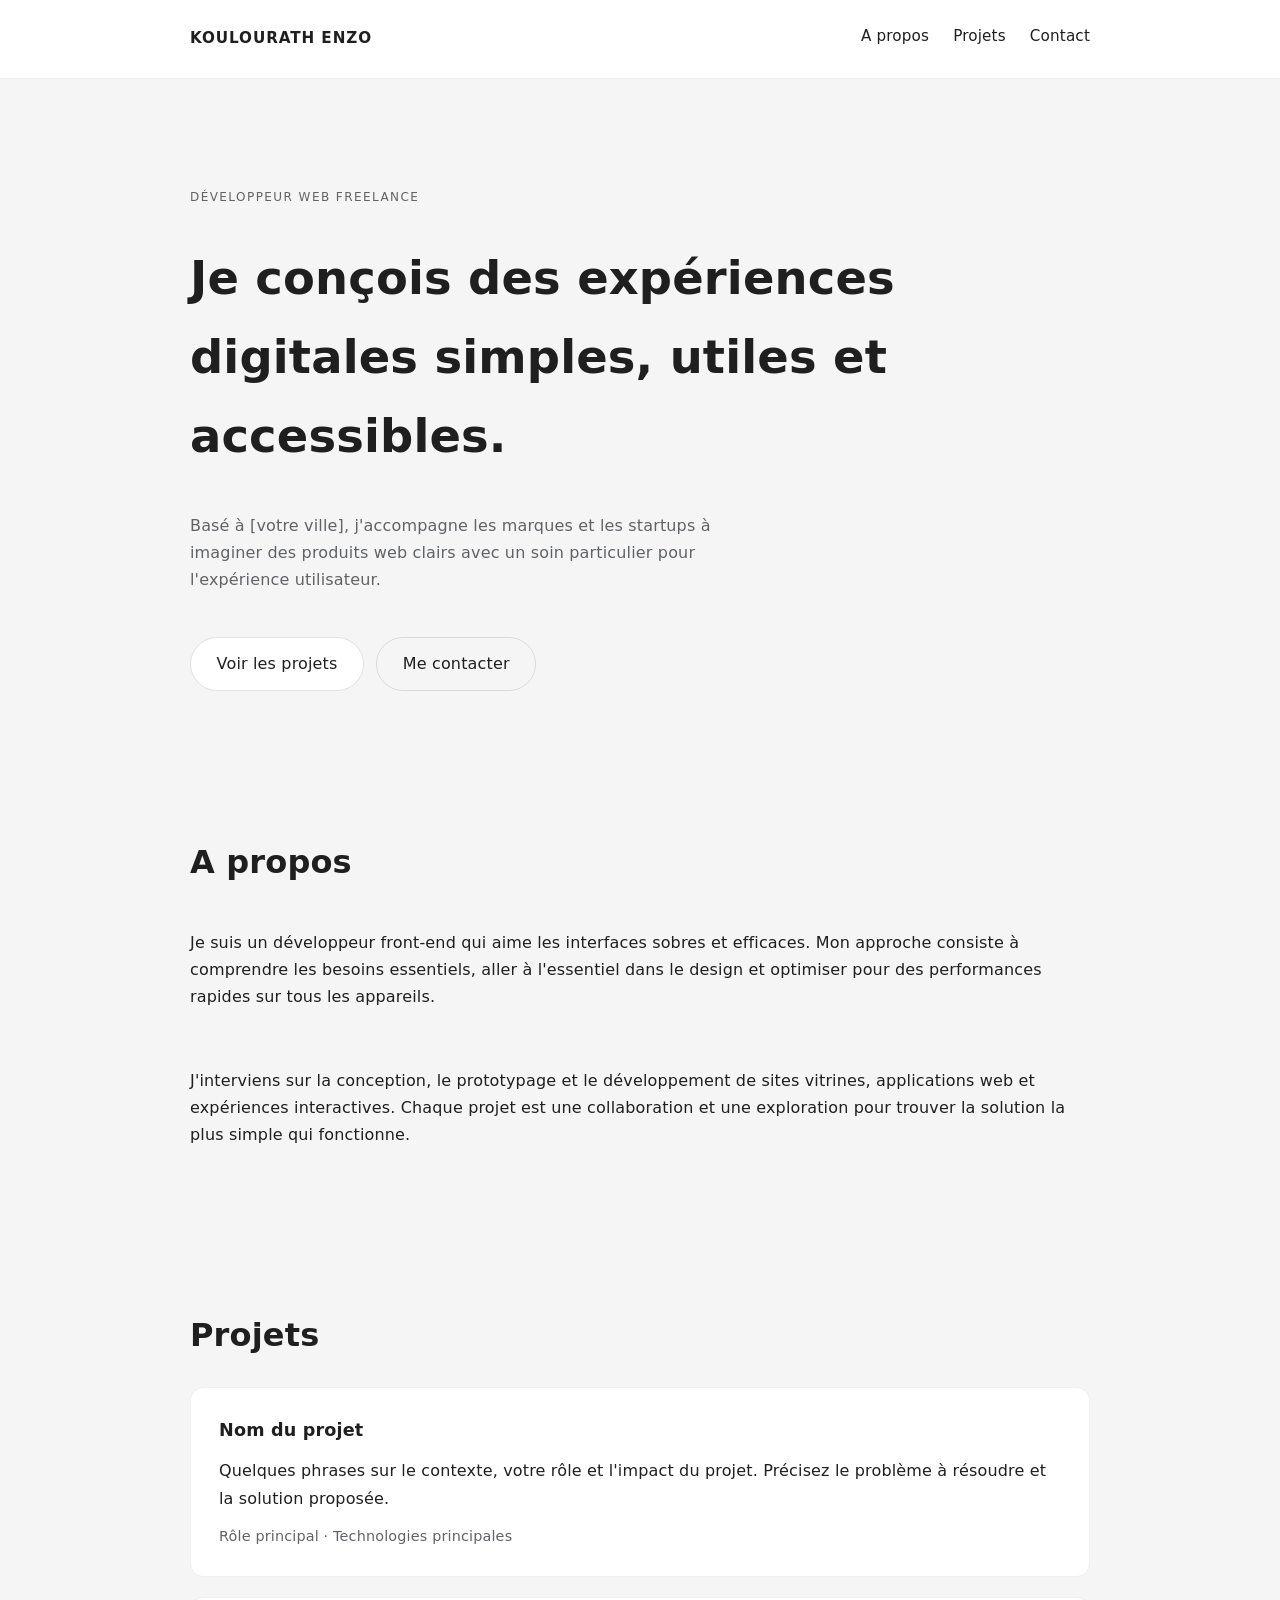
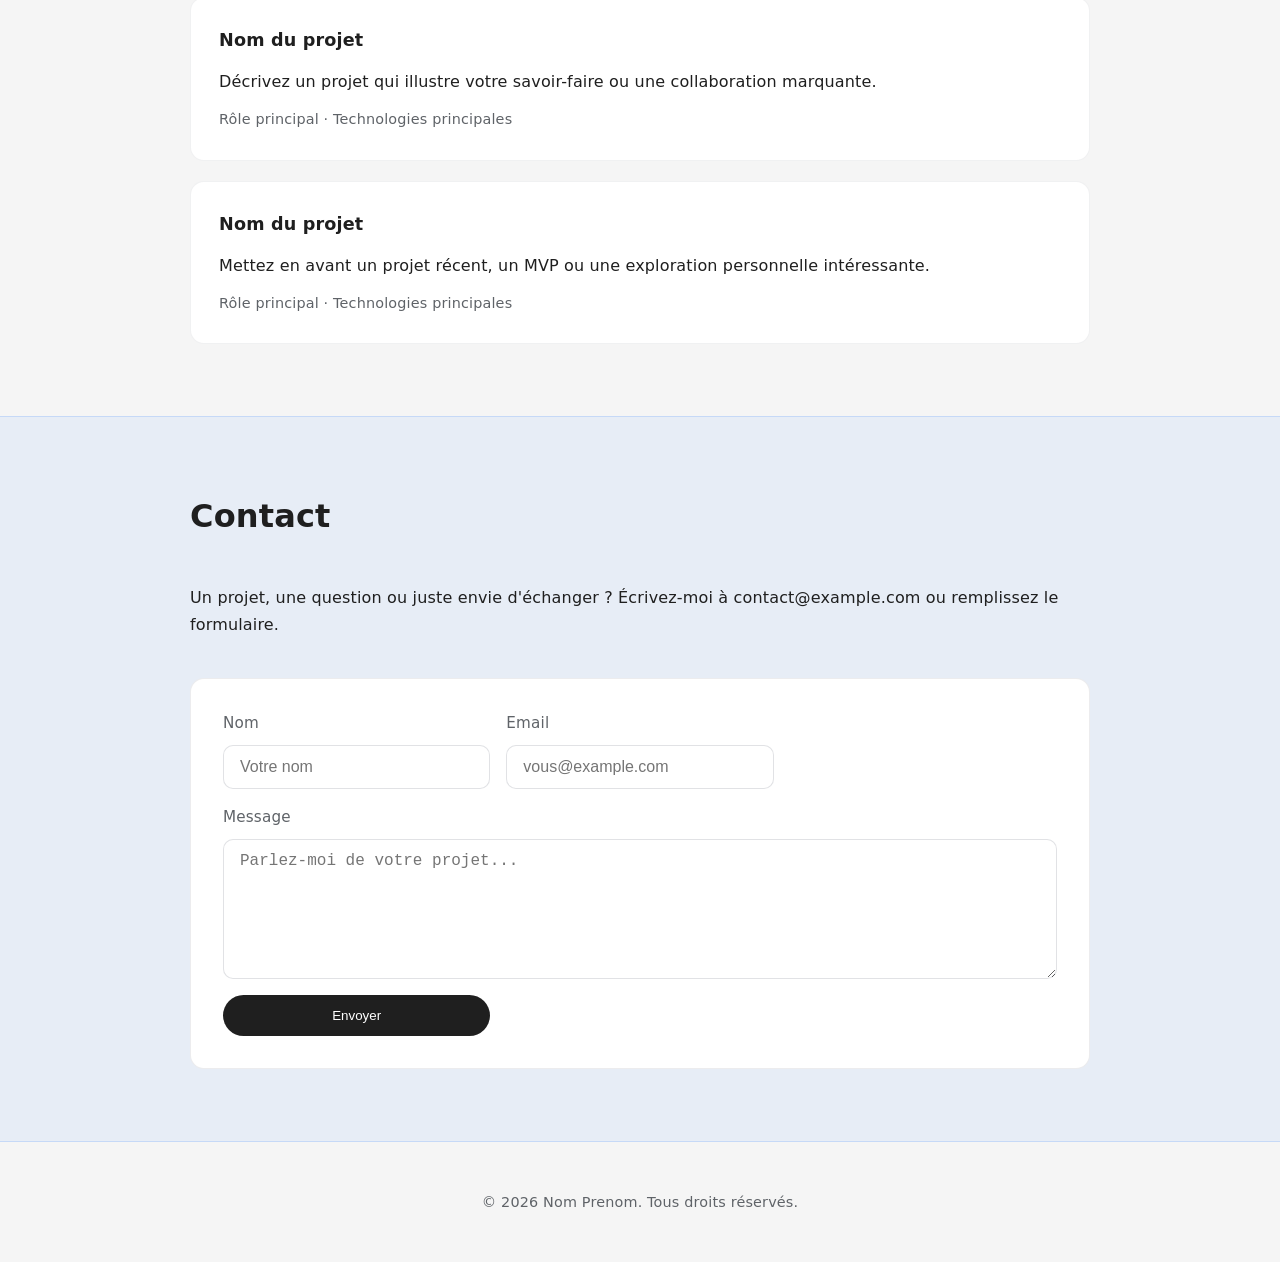
==== index.html @ d4ccedd4 "Update index.html" ====
<!DOCTYPE html>
<html lang="fr">
<head>
    <meta charset="UTF-8">
    <meta name="viewport" content="width=device-width, initial-scale=1.0">
    <title>Mon Portfolio</title>
    <link rel="stylesheet" href="styles.css">
</head>
<body>
    <header class="header">
        <div class="container header__content">
            <div class="logo">KOULOURATH Enzo</div>
            <nav class="nav">
                <a href="#apropos">A propos</a>
                <a href="#projets">Projets</a>
                <a href="#contact">Contact</a>
            </nav>
        </div>
    </header>

    <main>
        <section class="hero">
            <div class="container hero__content">
                <p class="hero__eyebrow">Développeur web freelance</p>
                <h1 class="hero__title">Je conçois des expériences digitales simples, utiles et accessibles.</h1>
                <p class="hero__text">
                    Basé à [votre ville], j'accompagne les marques et les startups à imaginer des produits web clairs
                    avec un soin particulier pour l'expérience utilisateur.
                </p>
                <div class="hero__actions">
                    <a class="btn" href="#projets">Voir les projets</a>
                    <a class="btn btn--ghost" href="#contact">Me contacter</a>
                </div>
            </div>
        </section>

        <section id="apropos" class="section">
            <div class="container section__content">
                <h2>A propos</h2>
                <p>
                    Je suis un développeur front-end qui aime les interfaces sobres et efficaces. Mon approche consiste à
                    comprendre les besoins essentiels, aller à l'essentiel dans le design et optimiser pour des
                    performances rapides sur tous les appareils.
                </p>
                <p>
                    J'interviens sur la conception, le prototypage et le développement de sites vitrines, applications web
                    et expériences interactives. Chaque projet est une collaboration et une exploration pour trouver la
                    solution la plus simple qui fonctionne.
                </p>
            </div>
        </section>

        <section id="projets" class="section">
            <div class="container section__content">
                <h2>Projets</h2>
                <div class="project-list">
                    <article class="project">
                        <h3>Nom du projet</h3>
                        <p>
                            Quelques phrases sur le contexte, votre rôle et l'impact du projet. Précisez le problème à
                            résoudre et la solution proposée.
                        </p>
                        <p class="project__meta">Rôle principal · Technologies principales</p>
                    </article>
                    <article class="project">
                        <h3>Nom du projet</h3>
                        <p>
                            Décrivez un projet qui illustre votre savoir-faire ou une collaboration marquante.
                        </p>
                        <p class="project__meta">Rôle principal · Technologies principales</p>
                    </article>
                    <article class="project">
                        <h3>Nom du projet</h3>
                        <p>
                            Mettez en avant un projet récent, un MVP ou une exploration personnelle intéressante.
                        </p>
                        <p class="project__meta">Rôle principal · Technologies principales</p>
                    </article>
                </div>
            </div>
        </section>

        <section id="contact" class="section section--accent">
            <div class="container section__content">
                <h2>Contact</h2>
                <p>
                    Un projet, une question ou juste envie d'échanger ? Écrivez-moi à
                    <a href="mailto:contact@example.com">contact@example.com</a> ou remplissez le formulaire.
                </p>
                <form class="form">
                    <label class="form__field">
                        <span>Nom</span>
                        <input type="text" name="name" placeholder="Votre nom">
                    </label>
                    <label class="form__field">
                        <span>Email</span>
                        <input type="email" name="email" placeholder="vous@example.com">
                    </label>
                    <label class="form__field form__field--full">
                        <span>Message</span>
                        <textarea name="message" rows="4" placeholder="Parlez-moi de votre projet..."></textarea>
                    </label>
                    <button class="btn btn--full" type="submit">Envoyer</button>
                </form>
            </div>
        </section>
    </main>

    <footer class="footer">
        © <span id="current-year"></span> Nom Prenom. Tous droits réservés.
    </footer>

    <script>
        const yearElement = document.getElementById("current-year");
        if (yearElement) {
            yearElement.textContent = new Date().getFullYear().toString();
        }
    </script>
</body>
</html>
---- styles.css ----
:root {
    color-scheme: light;
    --background: #f5f5f5;
    --surface: #ffffff;
    --text: #1f1f1f;
    --muted: #5f6368;
    --accent: #0a65ff;
    --radius: 14px;
    font-family: "Inter", "Segoe UI", system-ui, -apple-system, sans-serif;
}

* {
    box-sizing: border-box;
}

body {
    margin: 0;
    background-color: var(--background);
    color: var(--text);
    line-height: 1.7;
    letter-spacing: 0.01em;
}

a {
    color: inherit;
    text-decoration: none;
}

.container {
    width: min(900px, 88%);
    margin: 0 auto;
}

.header {
    background-color: var(--surface);
    border-bottom: 1px solid rgba(15, 23, 42, 0.06);
}

.header__content {
    display: flex;
    align-items: center;
    justify-content: space-between;
    padding: 1.5rem 0;
}

.logo {
    font-weight: 600;
    letter-spacing: 0.06em;
    text-transform: uppercase;
    font-size: 0.95rem;
}

.nav {
    display: flex;
    gap: 1.5rem;
    font-size: 0.95rem;
}

.nav a {
    position: relative;
    padding-bottom: 0.25rem;
}

.nav a::after {
    content: "";
    position: absolute;
    inset: auto 0 -0.25rem 0;
    height: 1px;
    background-color: rgba(10, 101, 255, 0.4);
    transform: scaleX(0);
    transform-origin: left;
    transition: transform 0.2s ease;
}

.nav a:hover::after {
    transform: scaleX(1);
}

.hero {
    padding: 6rem 0 4.5rem;
}

.hero__content {
    display: grid;
    gap: 1.25rem;
}

.hero__eyebrow {
    text-transform: uppercase;
    letter-spacing: 0.12em;
    font-size: 0.75rem;
    color: var(--muted);
}

.hero__title {
    font-size: clamp(2.2rem, 5vw, 2.9rem);
    font-weight: 600;
    margin: 0;
}

.hero__text {
    max-width: 580px;
    color: var(--muted);
}

.hero__actions {
    display: flex;
    align-items: center;
    gap: 0.75rem;
    flex-wrap: wrap;
    margin-top: 0.5rem;
}

.btn {
    display: inline-flex;
    align-items: center;
    justify-content: center;
    padding: 0.75rem 1.6rem;
    border-radius: 999px;
    border: 1px solid rgba(15, 23, 42, 0.12);
    background-color: var(--surface);
    transition: border-color 0.2s ease, background-color 0.2s ease, color 0.2s ease;
}

.btn:hover {
    border-color: rgba(10, 101, 255, 0.4);
}

.btn--ghost {
    background-color: transparent;
}

.btn--full {
    width: 100%;
    border-color: transparent;
    background-color: var(--text);
    color: var(--surface);
    font-weight: 500;
}

.btn--full:hover {
    background-color: #111827;
}

.section {
    padding: 4.5rem 0;
}

.section__content {
    display: grid;
    gap: 1.5rem;
}

.section h2 {
    margin: 0;
    font-size: clamp(1.6rem, 3vw, 2rem);
}

.project-list {
    display: grid;
    gap: 1.25rem;
}

.project {
    background-color: var(--surface);
    padding: 1.75rem;
    border-radius: var(--radius);
    border: 1px solid rgba(15, 23, 42, 0.06);
    display: grid;
    gap: 0.75rem;
}

.project h3 {
    margin: 0;
    font-size: 1.1rem;
}

.project p {
    margin: 0;
}

.project__meta {
    color: var(--muted);
    font-size: 0.9rem;
}

.section--accent {
    background-color: rgba(10, 101, 255, 0.06);
    border-top: 1px solid rgba(10, 101, 255, 0.15);
    border-bottom: 1px solid rgba(10, 101, 255, 0.15);
}

.form {
    background-color: var(--surface);
    padding: 2rem;
    border-radius: var(--radius);
    border: 1px solid rgba(15, 23, 42, 0.08);
    display: grid;
    gap: 1rem;
    grid-template-columns: repeat(auto-fit, minmax(220px, 1fr));
}

.form__field {
    display: grid;
    gap: 0.5rem;
    font-size: 0.95rem;
    color: var(--muted);
}

.form__field--full {
    grid-column: 1 / -1;
}

.form input,
.form textarea {
    width: 100%;
    padding: 0.75rem 1rem;
    border-radius: 10px;
    border: 1px solid rgba(15, 23, 42, 0.12);
    font-size: 1rem;
    background-color: var(--surface);
    color: inherit;
    transition: border-color 0.2s ease;
}

.form input:focus,
.form textarea:focus {
    outline: none;
    border-color: rgba(10, 101, 255, 0.5);
}

.form textarea {
    resize: vertical;
    min-height: 140px;
}

.footer {
    padding: 3rem 0;
    text-align: center;
    font-size: 0.9rem;
    color: var(--muted);
}

@media (max-width: 640px) {
    .header__content {
        flex-direction: column;
        align-items: flex-start;
        gap: 0.75rem;
    }

    .nav {
        gap: 1rem;
    }

    .hero {
        padding-top: 4.5rem;
    }

    .form {
        padding: 1.5rem;
    }
}
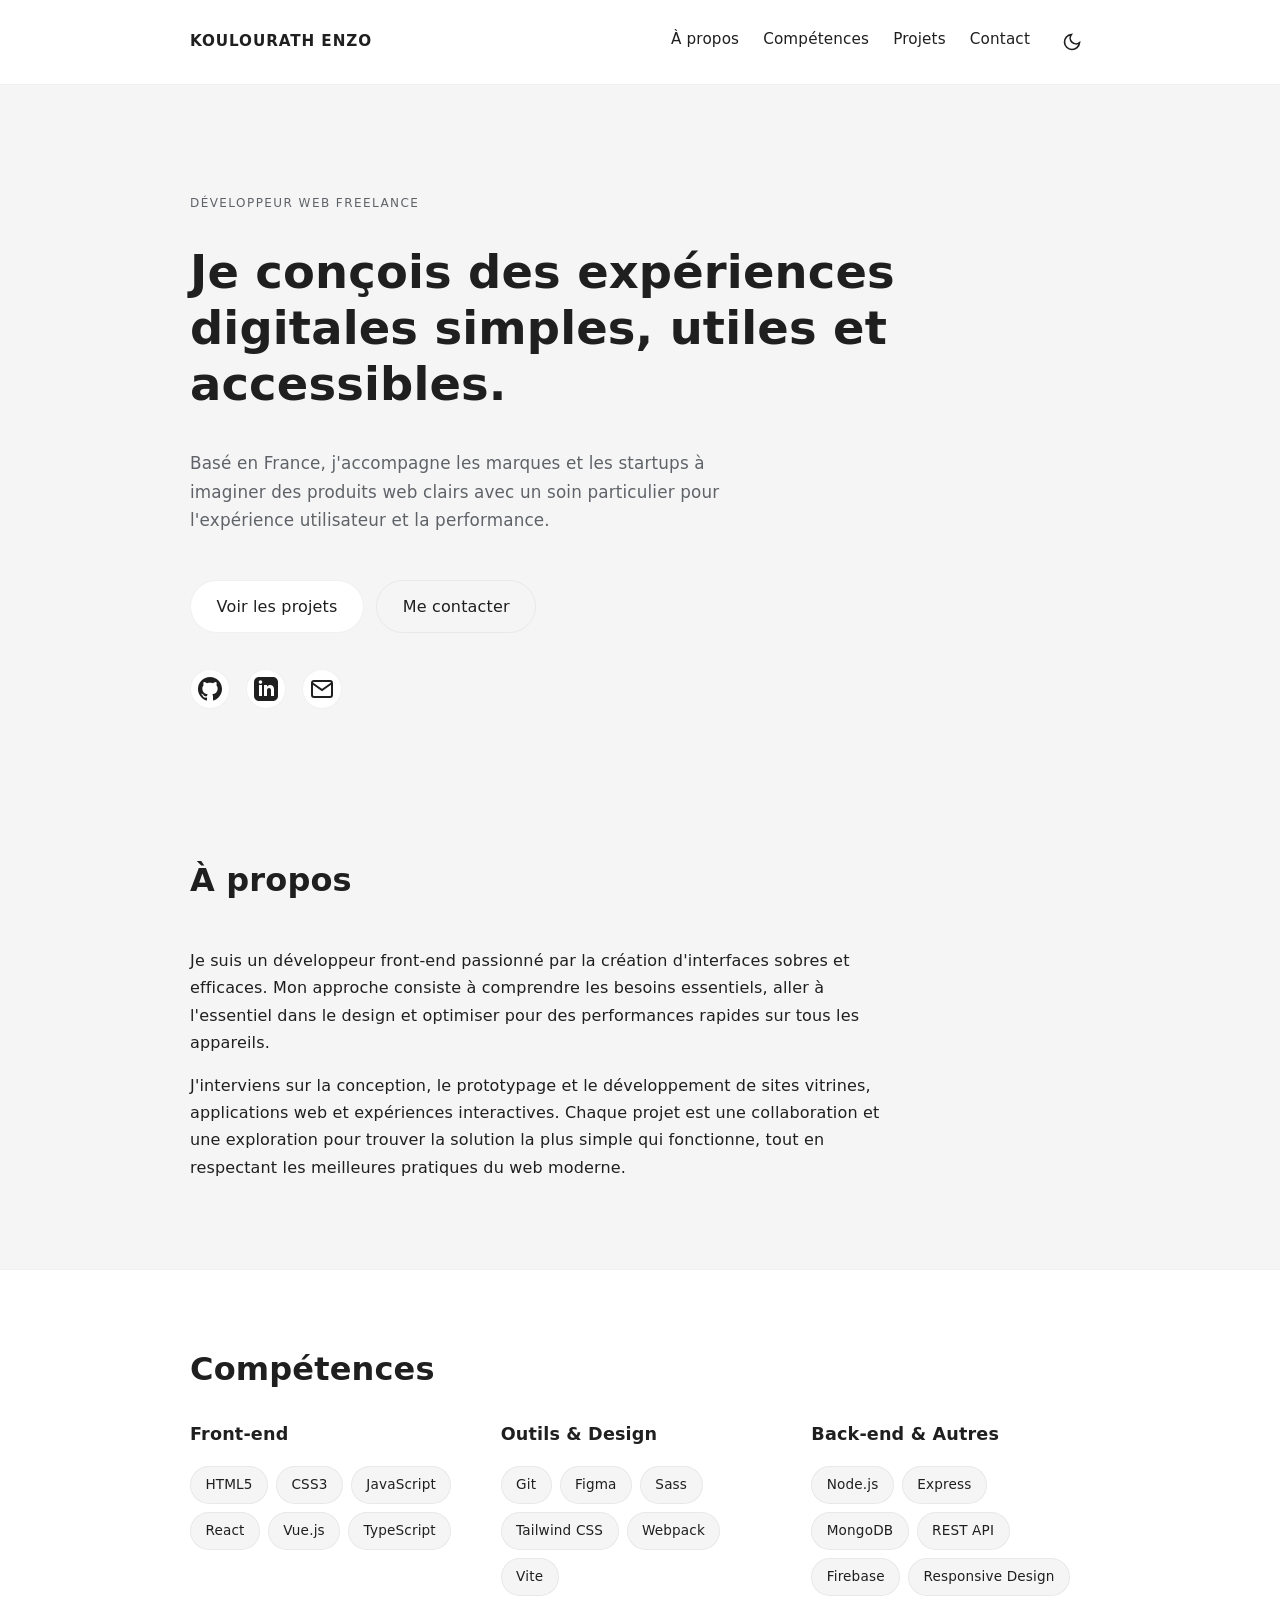
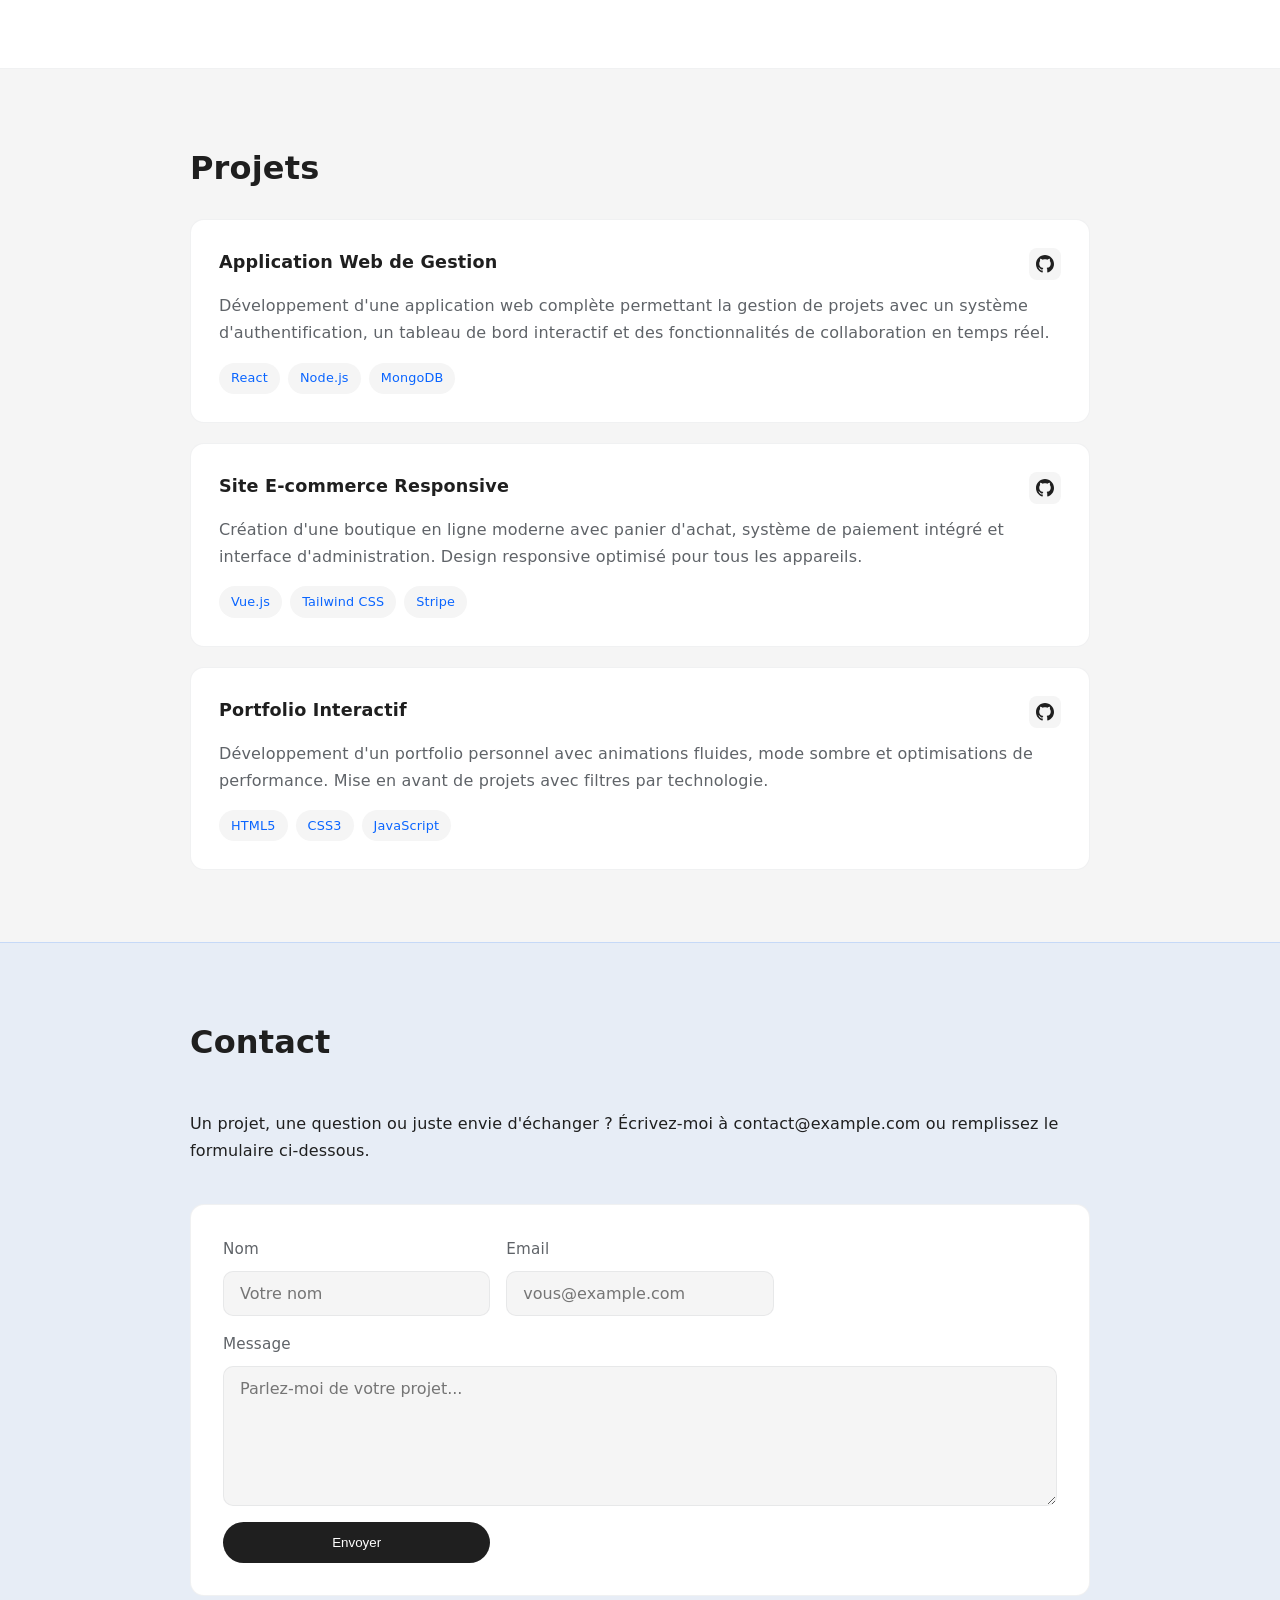
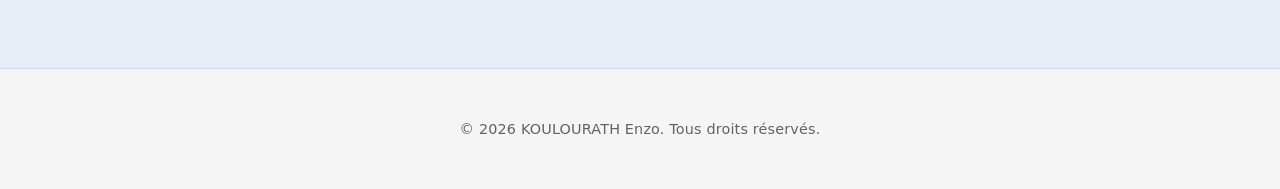
==== commit f2677a84: "✨ Amélioration majeure du portfolio - Ajout du mode sombre/clair avec sauvegarde de préférence - Imp" ====
--- a/index.html
+++ b/index.html
@@ -3,17 +3,51 @@
 <head>
     <meta charset="UTF-8">
     <meta name="viewport" content="width=device-width, initial-scale=1.0">
-    <title>Mon Portfolio</title>
+    <meta name="description" content="Portfolio de KOULOURATH Enzo - Développeur web freelance spécialisé en développement front-end et expériences digitales.">
+    <meta name="keywords" content="développeur web, freelance, front-end, portfolio, web design">
+    <meta name="author" content="KOULOURATH Enzo">
+    
+    <!-- Open Graph / Facebook -->
+    <meta property="og:type" content="website">
+    <meta property="og:url" content="https://nouillesmen.github.io/nouilles_man.github.io/">
+    <meta property="og:title" content="KOULOURATH Enzo - Développeur Web Freelance">
+    <meta property="og:description" content="Je conçois des expériences digitales simples, utiles et accessibles.">
+    
+    <!-- Twitter -->
+    <meta property="twitter:card" content="summary_large_image">
+    <meta property="twitter:url" content="https://nouillesmen.github.io/nouilles_man.github.io/">
+    <meta property="twitter:title" content="KOULOURATH Enzo - Développeur Web Freelance">
+    <meta property="twitter:description" content="Je conçois des expériences digitales simples, utiles et accessibles.">
+    
+    <title>KOULOURATH Enzo - Portfolio Développeur Web</title>
     <link rel="stylesheet" href="styles.css">
+    <link rel="icon" type="image/svg+xml" href="data:image/svg+xml,%3Csvg xmlns='http://www.w3.org/2000/svg' viewBox='0 0 100 100'%3E%3Ctext y='.9em' font-size='90'%3E💻%3C/text%3E%3C/svg%3E">
 </head>
 <body>
     <header class="header">
         <div class="container header__content">
             <div class="logo">KOULOURATH Enzo</div>
             <nav class="nav">
-                <a href="#apropos">A propos</a>
+                <a href="#apropos">À propos</a>
+                <a href="#competences">Compétences</a>
                 <a href="#projets">Projets</a>
                 <a href="#contact">Contact</a>
+                <button id="dark-mode-toggle" class="theme-toggle" aria-label="Changer de thème">
+                    <svg class="sun-icon" width="20" height="20" viewBox="0 0 24 24" fill="none" stroke="currentColor" stroke-width="2">
+                        <circle cx="12" cy="12" r="5"></circle>
+                        <line x1="12" y1="1" x2="12" y2="3"></line>
+                        <line x1="12" y1="21" x2="12" y2="23"></line>
+                        <line x1="4.22" y1="4.22" x2="5.64" y2="5.64"></line>
+                        <line x1="18.36" y1="18.36" x2="19.78" y2="19.78"></line>
+                        <line x1="1" y1="12" x2="3" y2="12"></line>
+                        <line x1="21" y1="12" x2="23" y2="12"></line>
+                        <line x1="4.22" y1="19.78" x2="5.64" y2="18.36"></line>
+                        <line x1="18.36" y1="5.64" x2="19.78" y2="4.22"></line>
+                    </svg>
+                    <svg class="moon-icon" width="20" height="20" viewBox="0 0 24 24" fill="none" stroke="currentColor" stroke-width="2">
+                        <path d="M21 12.79A9 9 0 1 1 11.21 3 7 7 0 0 0 21 12.79z"></path>
+                    </svg>
+                </button>
             </nav>
         </div>
     </header>
@@ -21,84 +55,188 @@
     <main>
         <section class="hero">
             <div class="container hero__content">
-                <p class="hero__eyebrow">Développeur web freelance</p>
-                <h1 class="hero__title">Je conçois des expériences digitales simples, utiles et accessibles.</h1>
-                <p class="hero__text">
-                    Basé à [votre ville], j'accompagne les marques et les startups à imaginer des produits web clairs
-                    avec un soin particulier pour l'expérience utilisateur.
+                <p class="hero__eyebrow animate">Développeur web freelance</p>
+                <h1 class="hero__title animate">Je conçois des expériences digitales simples, utiles et accessibles.</h1>
+                <p class="hero__text animate">
+                    Basé en France, j'accompagne les marques et les startups à imaginer des produits web clairs
+                    avec un soin particulier pour l'expérience utilisateur et la performance.
                 </p>
-                <div class="hero__actions">
+                <div class="hero__actions animate">
                     <a class="btn" href="#projets">Voir les projets</a>
                     <a class="btn btn--ghost" href="#contact">Me contacter</a>
                 </div>
+                <div class="social-links animate">
+                    <a href="https://github.com/NouillesMan" target="_blank" rel="noopener noreferrer" aria-label="GitHub">
+                        <svg width="24" height="24" viewBox="0 0 24 24" fill="currentColor">
+                            <path d="M12 0c-6.626 0-12 5.373-12 12 0 5.302 3.438 9.8 8.207 11.387.599.111.793-.261.793-.577v-2.234c-3.338.726-4.033-1.416-4.033-1.416-.546-1.387-1.333-1.756-1.333-1.756-1.089-.745.083-.729.083-.729 1.205.084 1.839 1.237 1.839 1.237 1.07 1.834 2.807 1.304 3.492.997.107-.775.418-1.305.762-1.604-2.665-.305-5.467-1.334-5.467-5.931 0-1.311.469-2.381 1.236-3.221-.124-.303-.535-1.524.117-3.176 0 0 1.008-.322 3.301 1.23.957-.266 1.983-.399 3.003-.404 1.02.005 2.047.138 3.006.404 2.291-1.552 3.297-1.23 3.297-1.23.653 1.653.242 2.874.118 3.176.77.84 1.235 1.911 1.235 3.221 0 4.609-2.807 5.624-5.479 5.921.43.372.823 1.102.823 2.222v3.293c0 .319.192.694.801.576 4.765-1.589 8.199-6.086 8.199-11.386 0-6.627-5.373-12-12-12z"/>
+                        </svg>
+                    </a>
+                    <a href="https://linkedin.com/in/votre-profil" target="_blank" rel="noopener noreferrer" aria-label="LinkedIn">
+                        <svg width="24" height="24" viewBox="0 0 24 24" fill="currentColor">
+                            <path d="M19 0h-14c-2.761 0-5 2.239-5 5v14c0 2.761 2.239 5 5 5h14c2.762 0 5-2.239 5-5v-14c0-2.761-2.238-5-5-5zm-11 19h-3v-11h3v11zm-1.5-12.268c-.966 0-1.75-.79-1.75-1.764s.784-1.764 1.75-1.764 1.75.79 1.75 1.764-.783 1.764-1.75 1.764zm13.5 12.268h-3v-5.604c0-3.368-4-3.113-4 0v5.604h-3v-11h3v1.765c1.396-2.586 7-2.777 7 2.476v6.759z"/>
+                        </svg>
+                    </a>
+                    <a href="mailto:contact@example.com" aria-label="Email">
+                        <svg width="24" height="24" viewBox="0 0 24 24" fill="none" stroke="currentColor" stroke-width="2">
+                            <path d="M4 4h16c1.1 0 2 .9 2 2v12c0 1.1-.9 2-2 2H4c-1.1 0-2-.9-2-2V6c0-1.1.9-2 2-2z"></path>
+                            <polyline points="22,6 12,13 2,6"></polyline>
+                        </svg>
+                    </a>
+                </div>
             </div>
         </section>
 
         <section id="apropos" class="section">
             <div class="container section__content">
-                <h2>A propos</h2>
-                <p>
-                    Je suis un développeur front-end qui aime les interfaces sobres et efficaces. Mon approche consiste à
-                    comprendre les besoins essentiels, aller à l'essentiel dans le design et optimiser pour des
-                    performances rapides sur tous les appareils.
+                <h2 class="animate">À propos</h2>
+                <div class="about-content animate">
+                    <p>
+                        Je suis un développeur front-end passionné par la création d'interfaces sobres et efficaces. Mon approche consiste à
+                        comprendre les besoins essentiels, aller à l'essentiel dans le design et optimiser pour des
+                        performances rapides sur tous les appareils.
+                    </p>
+                    <p>
+                        J'interviens sur la conception, le prototypage et le développement de sites vitrines, applications web
+                        et expériences interactives. Chaque projet est une collaboration et une exploration pour trouver la
+                        solution la plus simple qui fonctionne, tout en respectant les meilleures pratiques du web moderne.
+                    </p>
+                </div>
+            </div>
+        </section>
+
+        <section id="competences" class="section section--skills">
+            <div class="container section__content">
+                <h2 class="animate">Compétences</h2>
+                <div class="skills-grid animate">
+                    <div class="skill-category">
+                        <h3>Front-end</h3>
+                        <div class="skill-tags">
+                            <span class="skill-tag">HTML5</span>
+                            <span class="skill-tag">CSS3</span>
+                            <span class="skill-tag">JavaScript</span>
+                            <span class="skill-tag">React</span>
+                            <span class="skill-tag">Vue.js</span>
+                            <span class="skill-tag">TypeScript</span>
+                        </div>
+                    </div>
+                    <div class="skill-category">
+                        <h3>Outils & Design</h3>
+                        <div class="skill-tags">
+                            <span class="skill-tag">Git</span>
+                            <span class="skill-tag">Figma</span>
+                            <span class="skill-tag">Sass</span>
+                            <span class="skill-tag">Tailwind CSS</span>
+                            <span class="skill-tag">Webpack</span>
+                            <span class="skill-tag">Vite</span>
+                        </div>
+                    </div>
+                    <div class="skill-category">
+                        <h3>Back-end & Autres</h3>
+                        <div class="skill-tags">
+                            <span class="skill-tag">Node.js</span>
+                            <span class="skill-tag">Express</span>
+                            <span class="skill-tag">MongoDB</span>
+                            <span class="skill-tag">REST API</span>
+                            <span class="skill-tag">Firebase</span>
+                            <span class="skill-tag">Responsive Design</span>
+                        </div>
+                    </div>
+                </div>
+            </div>
+        </section>
+
+        <section id="projets" class="section">
+            <div class="container section__content">
+                <h2 class="animate">Projets</h2>
+                <div class="project-list">
+                    <article class="project animate">
+                        <div class="project__header">
+                            <h3>Application Web de Gestion</h3>
+                            <div class="project__links">
+                                <a href="https://github.com/NouillesMan" target="_blank" rel="noopener noreferrer" class="project__link">
+                                    <svg width="18" height="18" viewBox="0 0 24 24" fill="currentColor">
+                                        <path d="M12 0c-6.626 0-12 5.373-12 12 0 5.302 3.438 9.8 8.207 11.387.599.111.793-.261.793-.577v-2.234c-3.338.726-4.033-1.416-4.033-1.416-.546-1.387-1.333-1.756-1.333-1.756-1.089-.745.083-.729.083-.729 1.205.084 1.839 1.237 1.839 1.237 1.07 1.834 2.807 1.304 3.492.997.107-.775.418-1.305.762-1.604-2.665-.305-5.467-1.334-5.467-5.931 0-1.311.469-2.381 1.236-3.221-.124-.303-.535-1.524.117-3.176 0 0 1.008-.322 3.301 1.23.957-.266 1.983-.399 3.003-.404 1.02.005 2.047.138 3.006.404 2.291-1.552 3.297-1.23 3.297-1.23.653 1.653.242 2.874.118 3.176.77.84 1.235 1.911 1.235 3.221 0 4.609-2.807 5.624-5.479 5.921.43.372.823 1.102.823 2.222v3.293c0 .319.192.694.801.576 4.765-1.589 8.199-6.086 8.199-11.386 0-6.627-5.373-12-12-12z"/>
+                                    </svg>
+                                </a>
+                            </div>
+                        </div>
+                        <p>
+                            Développement d'une application web complète permettant la gestion de projets avec un système d'authentification,
+                            un tableau de bord interactif et des fonctionnalités de collaboration en temps réel.
+                        </p>
+                        <div class="project__tags">
+                            <span class="project__tag">React</span>
+                            <span class="project__tag">Node.js</span>
+                            <span class="project__tag">MongoDB</span>
+                        </div>
+                    </article>
+                    
+                    <article class="project animate">
+                        <div class="project__header">
+                            <h3>Site E-commerce Responsive</h3>
+                            <div class="project__links">
+                                <a href="https://github.com/NouillesMan" target="_blank" rel="noopener noreferrer" class="project__link">
+                                    <svg width="18" height="18" viewBox="0 0 24 24" fill="currentColor">
+                                        <path d="M12 0c-6.626 0-12 5.373-12 12 0 5.302 3.438 9.8 8.207 11.387.599.111.793-.261.793-.577v-2.234c-3.338.726-4.033-1.416-4.033-1.416-.546-1.387-1.333-1.756-1.333-1.756-1.089-.745.083-.729.083-.729 1.205.084 1.839 1.237 1.839 1.237 1.07 1.834 2.807 1.304 3.492.997.107-.775.418-1.305.762-1.604-2.665-.305-5.467-1.334-5.467-5.931 0-1.311.469-2.381 1.236-3.221-.124-.303-.535-1.524.117-3.176 0 0 1.008-.322 3.301 1.23.957-.266 1.983-.399 3.003-.404 1.02.005 2.047.138 3.006.404 2.291-1.552 3.297-1.23 3.297-1.23.653 1.653.242 2.874.118 3.176.77.84 1.235 1.911 1.235 3.221 0 4.609-2.807 5.624-5.479 5.921.43.372.823 1.102.823 2.222v3.293c0 .319.192.694.801.576 4.765-1.589 8.199-6.086 8.199-11.386 0-6.627-5.373-12-12-12z"/>
+                                    </svg>
+                                </a>
+                            </div>
+                        </div>
+                        <p>
+                            Création d'une boutique en ligne moderne avec panier d'achat, système de paiement intégré et interface
+                            d'administration. Design responsive optimisé pour tous les appareils.
+                        </p>
+                        <div class="project__tags">
+                            <span class="project__tag">Vue.js</span>
+                            <span class="project__tag">Tailwind CSS</span>
+                            <span class="project__tag">Stripe</span>
+                        </div>
+                    </article>
+                    
+                    <article class="project animate">
+                        <div class="project__header">
+                            <h3>Portfolio Interactif</h3>
+                            <div class="project__links">
+                                <a href="https://github.com/NouillesMan" target="_blank" rel="noopener noreferrer" class="project__link">
+                                    <svg width="18" height="18" viewBox="0 0 24 24" fill="currentColor">
+                                        <path d="M12 0c-6.626 0-12 5.373-12 12 0 5.302 3.438 9.8 8.207 11.387.599.111.793-.261.793-.577v-2.234c-3.338.726-4.033-1.416-4.033-1.416-.546-1.387-1.333-1.756-1.333-1.756-1.089-.745.083-.729.083-.729 1.205.084 1.839 1.237 1.839 1.237 1.07 1.834 2.807 1.304 3.492.997.107-.775.418-1.305.762-1.604-2.665-.305-5.467-1.334-5.467-5.931 0-1.311.469-2.381 1.236-3.221-.124-.303-.535-1.524.117-3.176 0 0 1.008-.322 3.301 1.23.957-.266 1.983-.399 3.003-.404 1.02.005 2.047.138 3.006.404 2.291-1.552 3.297-1.23 3.297-1.23.653 1.653.242 2.874.118 3.176.77.84 1.235 1.911 1.235 3.221 0 4.609-2.807 5.624-5.479 5.921.43.372.823 1.102.823 2.222v3.293c0 .319.192.694.801.576 4.765-1.589 8.199-6.086 8.199-11.386 0-6.627-5.373-12-12-12z"/>
+                                    </svg>
+                                </a>
+                            </div>
+                        </div>
+                        <p>
+                            Développement d'un portfolio personnel avec animations fluides, mode sombre et optimisations de performance.
+                            Mise en avant de projets avec filtres par technologie.
+                        </p>
+                        <div class="project__tags">
+                            <span class="project__tag">HTML5</span>
+                            <span class="project__tag">CSS3</span>
+                            <span class="project__tag">JavaScript</span>
+                        </div>
+                    </article>
+                </div>
+            </div>
+        </section>
+
+        <section id="contact" class="section section--accent">
+            <div class="container section__content">
+                <h2 class="animate">Contact</h2>
+                <p class="animate">
+                    Un projet, une question ou juste envie d'échanger ? Écrivez-moi à
+                    <a href="mailto:contact@example.com">contact@example.com</a> ou remplissez le formulaire ci-dessous.
                 </p>
-                <p>
-                    J'interviens sur la conception, le prototypage et le développement de sites vitrines, applications web
-                    et expériences interactives. Chaque projet est une collaboration et une exploration pour trouver la
-                    solution la plus simple qui fonctionne.
-                </p>
-            </div>
-        </section>
-
-        <section id="projets" class="section">
-            <div class="container section__content">
-                <h2>Projets</h2>
-                <div class="project-list">
-                    <article class="project">
-                        <h3>Nom du projet</h3>
-                        <p>
-                            Quelques phrases sur le contexte, votre rôle et l'impact du projet. Précisez le problème à
-                            résoudre et la solution proposée.
-                        </p>
-                        <p class="project__meta">Rôle principal · Technologies principales</p>
-                    </article>
-                    <article class="project">
-                        <h3>Nom du projet</h3>
-                        <p>
-                            Décrivez un projet qui illustre votre savoir-faire ou une collaboration marquante.
-                        </p>
-                        <p class="project__meta">Rôle principal · Technologies principales</p>
-                    </article>
-                    <article class="project">
-                        <h3>Nom du projet</h3>
-                        <p>
-                            Mettez en avant un projet récent, un MVP ou une exploration personnelle intéressante.
-                        </p>
-                        <p class="project__meta">Rôle principal · Technologies principales</p>
-                    </article>
-                </div>
-            </div>
-        </section>
-
-        <section id="contact" class="section section--accent">
-            <div class="container section__content">
-                <h2>Contact</h2>
-                <p>
-                    Un projet, une question ou juste envie d'échanger ? Écrivez-moi à
-                    <a href="mailto:contact@example.com">contact@example.com</a> ou remplissez le formulaire.
-                </p>
-                <form class="form">
+                <form id="contact-form" class="form animate">
                     <label class="form__field">
                         <span>Nom</span>
-                        <input type="text" name="name" placeholder="Votre nom">
+                        <input type="text" name="name" placeholder="Votre nom" required>
                     </label>
                     <label class="form__field">
                         <span>Email</span>
-                        <input type="email" name="email" placeholder="vous@example.com">
+                        <input type="email" name="email" placeholder="vous@example.com" required>
                     </label>
                     <label class="form__field form__field--full">
                         <span>Message</span>
-                        <textarea name="message" rows="4" placeholder="Parlez-moi de votre projet..."></textarea>
+                        <textarea name="message" rows="4" placeholder="Parlez-moi de votre projet..." required></textarea>
                     </label>
                     <button class="btn btn--full" type="submit">Envoyer</button>
                 </form>
@@ -107,14 +245,9 @@
     </main>
 
     <footer class="footer">
-        © <span id="current-year"></span> Nom Prenom. Tous droits réservés.
+        © <span id="current-year"></span> KOULOURATH Enzo. Tous droits réservés.
     </footer>
 
-    <script>
-        const yearElement = document.getElementById("current-year");
-        if (yearElement) {
-            yearElement.textContent = new Date().getFullYear().toString();
-        }
-    </script>
+    <script src="script.js"></script>
 </body>
 </html>
--- a/styles.css
+++ b/styles.css
@@ -5,8 +5,21 @@
     --text: #1f1f1f;
     --muted: #5f6368;
     --accent: #0a65ff;
+    --border: rgba(15, 23, 42, 0.06);
+    --border-hover: rgba(10, 101, 255, 0.4);
     --radius: 14px;
     font-family: "Inter", "Segoe UI", system-ui, -apple-system, sans-serif;
+}
+
+[data-theme="dark"] {
+    color-scheme: dark;
+    --background: #0f1419;
+    --surface: #1a1f29;
+    --text: #e6edf3;
+    --muted: #8b949e;
+    --accent: #4493f8;
+    --border: rgba(240, 246, 252, 0.1);
+    --border-hover: rgba(68, 147, 248, 0.5);
 }
 
 * {
@@ -19,11 +32,17 @@
     color: var(--text);
     line-height: 1.7;
     letter-spacing: 0.01em;
+    transition: background-color 0.3s ease, color 0.3s ease;
 }
 
 a {
     color: inherit;
     text-decoration: none;
+    transition: color 0.2s ease;
+}
+
+a:hover {
+    color: var(--accent);
 }
 
 .container {
@@ -31,9 +50,22 @@
     margin: 0 auto;
 }
 
+/* Header */
 .header {
     background-color: var(--surface);
-    border-bottom: 1px solid rgba(15, 23, 42, 0.06);
+    border-bottom: 1px solid var(--border);
+    position: sticky;
+    top: 0;
+    z-index: 100;
+    transition: all 0.3s ease;
+}
+
+.header--scrolled {
+    box-shadow: 0 4px 12px rgba(0, 0, 0, 0.05);
+}
+
+[data-theme="dark"] .header--scrolled {
+    box-shadow: 0 4px 12px rgba(0, 0, 0, 0.3);
 }
 
 .header__content {
@@ -52,6 +84,7 @@
 
 .nav {
     display: flex;
+    align-items: center;
     gap: 1.5rem;
     font-size: 0.95rem;
 }
@@ -66,7 +99,7 @@
     position: absolute;
     inset: auto 0 -0.25rem 0;
     height: 1px;
-    background-color: rgba(10, 101, 255, 0.4);
+    background-color: var(--border-hover);
     transform: scaleX(0);
     transform-origin: left;
     transition: transform 0.2s ease;
@@ -76,6 +109,41 @@
     transform: scaleX(1);
 }
 
+/* Theme Toggle */
+.theme-toggle {
+    background: none;
+    border: none;
+    cursor: pointer;
+    padding: 0.5rem;
+    display: flex;
+    align-items: center;
+    justify-content: center;
+    color: var(--text);
+    border-radius: 8px;
+    transition: background-color 0.2s ease;
+}
+
+.theme-toggle:hover {
+    background-color: var(--background);
+}
+
+.sun-icon {
+    display: none;
+}
+
+.moon-icon {
+    display: block;
+}
+
+[data-theme="dark"] .sun-icon {
+    display: block;
+}
+
+[data-theme="dark"] .moon-icon {
+    display: none;
+}
+
+/* Hero Section */
 .hero {
     padding: 6rem 0 4.5rem;
 }
@@ -96,11 +164,13 @@
     font-size: clamp(2.2rem, 5vw, 2.9rem);
     font-weight: 600;
     margin: 0;
+    line-height: 1.2;
 }
 
 .hero__text {
     max-width: 580px;
     color: var(--muted);
+    font-size: 1.05rem;
 }
 
 .hero__actions {
@@ -111,19 +181,47 @@
     margin-top: 0.5rem;
 }
 
+/* Social Links */
+.social-links {
+    display: flex;
+    gap: 1rem;
+    margin-top: 1rem;
+}
+
+.social-links a {
+    display: flex;
+    align-items: center;
+    justify-content: center;
+    width: 40px;
+    height: 40px;
+    border-radius: 50%;
+    background-color: var(--surface);
+    border: 1px solid var(--border);
+    transition: all 0.2s ease;
+}
+
+.social-links a:hover {
+    border-color: var(--accent);
+    transform: translateY(-2px);
+}
+
+/* Buttons */
 .btn {
     display: inline-flex;
     align-items: center;
     justify-content: center;
     padding: 0.75rem 1.6rem;
     border-radius: 999px;
-    border: 1px solid rgba(15, 23, 42, 0.12);
-    background-color: var(--surface);
-    transition: border-color 0.2s ease, background-color 0.2s ease, color 0.2s ease;
+    border: 1px solid var(--border);
+    background-color: var(--surface);
+    transition: all 0.2s ease;
+    font-weight: 500;
+    cursor: pointer;
 }
 
 .btn:hover {
-    border-color: rgba(10, 101, 255, 0.4);
+    border-color: var(--border-hover);
+    transform: translateY(-1px);
 }
 
 .btn--ghost {
@@ -135,13 +233,13 @@
     border-color: transparent;
     background-color: var(--text);
     color: var(--surface);
-    font-weight: 500;
 }
 
 .btn--full:hover {
-    background-color: #111827;
-}
-
+    background-color: var(--accent);
+}
+
+/* Sections */
 .section {
     padding: 4.5rem 0;
 }
@@ -156,6 +254,49 @@
     font-size: clamp(1.6rem, 3vw, 2rem);
 }
 
+.about-content {
+    max-width: 700px;
+}
+
+/* Skills Section */
+.section--skills {
+    background-color: var(--surface);
+    border-top: 1px solid var(--border);
+    border-bottom: 1px solid var(--border);
+}
+
+.skills-grid {
+    display: grid;
+    gap: 2rem;
+    grid-template-columns: repeat(auto-fit, minmax(250px, 1fr));
+}
+
+.skill-category h3 {
+    margin: 0 0 1rem 0;
+    font-size: 1.1rem;
+}
+
+.skill-tags {
+    display: flex;
+    flex-wrap: wrap;
+    gap: 0.5rem;
+}
+
+.skill-tag {
+    padding: 0.4rem 0.9rem;
+    background-color: var(--background);
+    border: 1px solid var(--border);
+    border-radius: 999px;
+    font-size: 0.85rem;
+    transition: all 0.2s ease;
+}
+
+.skill-tag:hover {
+    border-color: var(--accent);
+    background-color: var(--surface);
+}
+
+/* Projects */
 .project-list {
     display: grid;
     gap: 1.25rem;
@@ -165,9 +306,27 @@
     background-color: var(--surface);
     padding: 1.75rem;
     border-radius: var(--radius);
-    border: 1px solid rgba(15, 23, 42, 0.06);
+    border: 1px solid var(--border);
     display: grid;
     gap: 0.75rem;
+    transition: all 0.3s ease;
+}
+
+.project:hover {
+    border-color: var(--border-hover);
+    transform: translateY(-2px);
+    box-shadow: 0 8px 24px rgba(0, 0, 0, 0.08);
+}
+
+[data-theme="dark"] .project:hover {
+    box-shadow: 0 8px 24px rgba(0, 0, 0, 0.4);
+}
+
+.project__header {
+    display: flex;
+    justify-content: space-between;
+    align-items: start;
+    gap: 1rem;
 }
 
 .project h3 {
@@ -175,26 +334,67 @@
     font-size: 1.1rem;
 }
 
+.project__links {
+    display: flex;
+    gap: 0.5rem;
+}
+
+.project__link {
+    display: flex;
+    align-items: center;
+    justify-content: center;
+    width: 32px;
+    height: 32px;
+    border-radius: 8px;
+    background-color: var(--background);
+    transition: all 0.2s ease;
+}
+
+.project__link:hover {
+    background-color: var(--accent);
+    color: var(--surface);
+}
+
 .project p {
     margin: 0;
-}
-
-.project__meta {
     color: var(--muted);
-    font-size: 0.9rem;
-}
-
+}
+
+.project__tags {
+    display: flex;
+    flex-wrap: wrap;
+    gap: 0.5rem;
+    margin-top: 0.25rem;
+}
+
+.project__tag {
+    padding: 0.3rem 0.75rem;
+    background-color: var(--background);
+    border-radius: 999px;
+    font-size: 0.8rem;
+    color: var(--accent);
+    font-weight: 500;
+}
+
+/* Contact Section */
 .section--accent {
     background-color: rgba(10, 101, 255, 0.06);
     border-top: 1px solid rgba(10, 101, 255, 0.15);
     border-bottom: 1px solid rgba(10, 101, 255, 0.15);
 }
 
+[data-theme="dark"] .section--accent {
+    background-color: rgba(68, 147, 248, 0.08);
+    border-top: 1px solid rgba(68, 147, 248, 0.2);
+    border-bottom: 1px solid rgba(68, 147, 248, 0.2);
+}
+
+/* Form */
 .form {
     background-color: var(--surface);
     padding: 2rem;
     border-radius: var(--radius);
-    border: 1px solid rgba(15, 23, 42, 0.08);
+    border: 1px solid var(--border);
     display: grid;
     gap: 1rem;
     grid-template-columns: repeat(auto-fit, minmax(220px, 1fr));
@@ -216,17 +416,19 @@
     width: 100%;
     padding: 0.75rem 1rem;
     border-radius: 10px;
-    border: 1px solid rgba(15, 23, 42, 0.12);
+    border: 1px solid var(--border);
     font-size: 1rem;
-    background-color: var(--surface);
-    color: inherit;
-    transition: border-color 0.2s ease;
+    background-color: var(--background);
+    color: var(--text);
+    transition: all 0.2s ease;
+    font-family: inherit;
 }
 
 .form input:focus,
 .form textarea:focus {
     outline: none;
-    border-color: rgba(10, 101, 255, 0.5);
+    border-color: var(--accent);
+    background-color: var(--surface);
 }
 
 .form textarea {
@@ -234,6 +436,23 @@
     min-height: 140px;
 }
 
+.form__error {
+    color: #ef4444;
+    font-size: 0.85rem;
+    margin-top: 0.25rem;
+}
+
+.form__success {
+    grid-column: 1 / -1;
+    padding: 1rem;
+    background-color: #10b981;
+    color: white;
+    border-radius: 10px;
+    text-align: center;
+    animation: slideIn 0.3s ease;
+}
+
+/* Footer */
 .footer {
     padding: 3rem 0;
     text-align: center;
@@ -241,6 +460,30 @@
     color: var(--muted);
 }
 
+/* Animations */
+.animate {
+    opacity: 0;
+    transform: translateY(20px);
+    transition: opacity 0.6s ease, transform 0.6s ease;
+}
+
+.animate-in {
+    opacity: 1;
+    transform: translateY(0);
+}
+
+@keyframes slideIn {
+    from {
+        opacity: 0;
+        transform: translateY(-10px);
+    }
+    to {
+        opacity: 1;
+        transform: translateY(0);
+    }
+}
+
+/* Responsive */
 @media (max-width: 640px) {
     .header__content {
         flex-direction: column;
@@ -250,13 +493,27 @@
 
     .nav {
         gap: 1rem;
+        flex-wrap: wrap;
     }
 
     .hero {
         padding-top: 4.5rem;
     }
 
+    .hero__title {
+        font-size: 2rem;
+    }
+
     .form {
         padding: 1.5rem;
-    }
-}
+        grid-template-columns: 1fr;
+    }
+
+    .skills-grid {
+        grid-template-columns: 1fr;
+    }
+
+    .social-links {
+        justify-content: flex-start;
+    }
+}
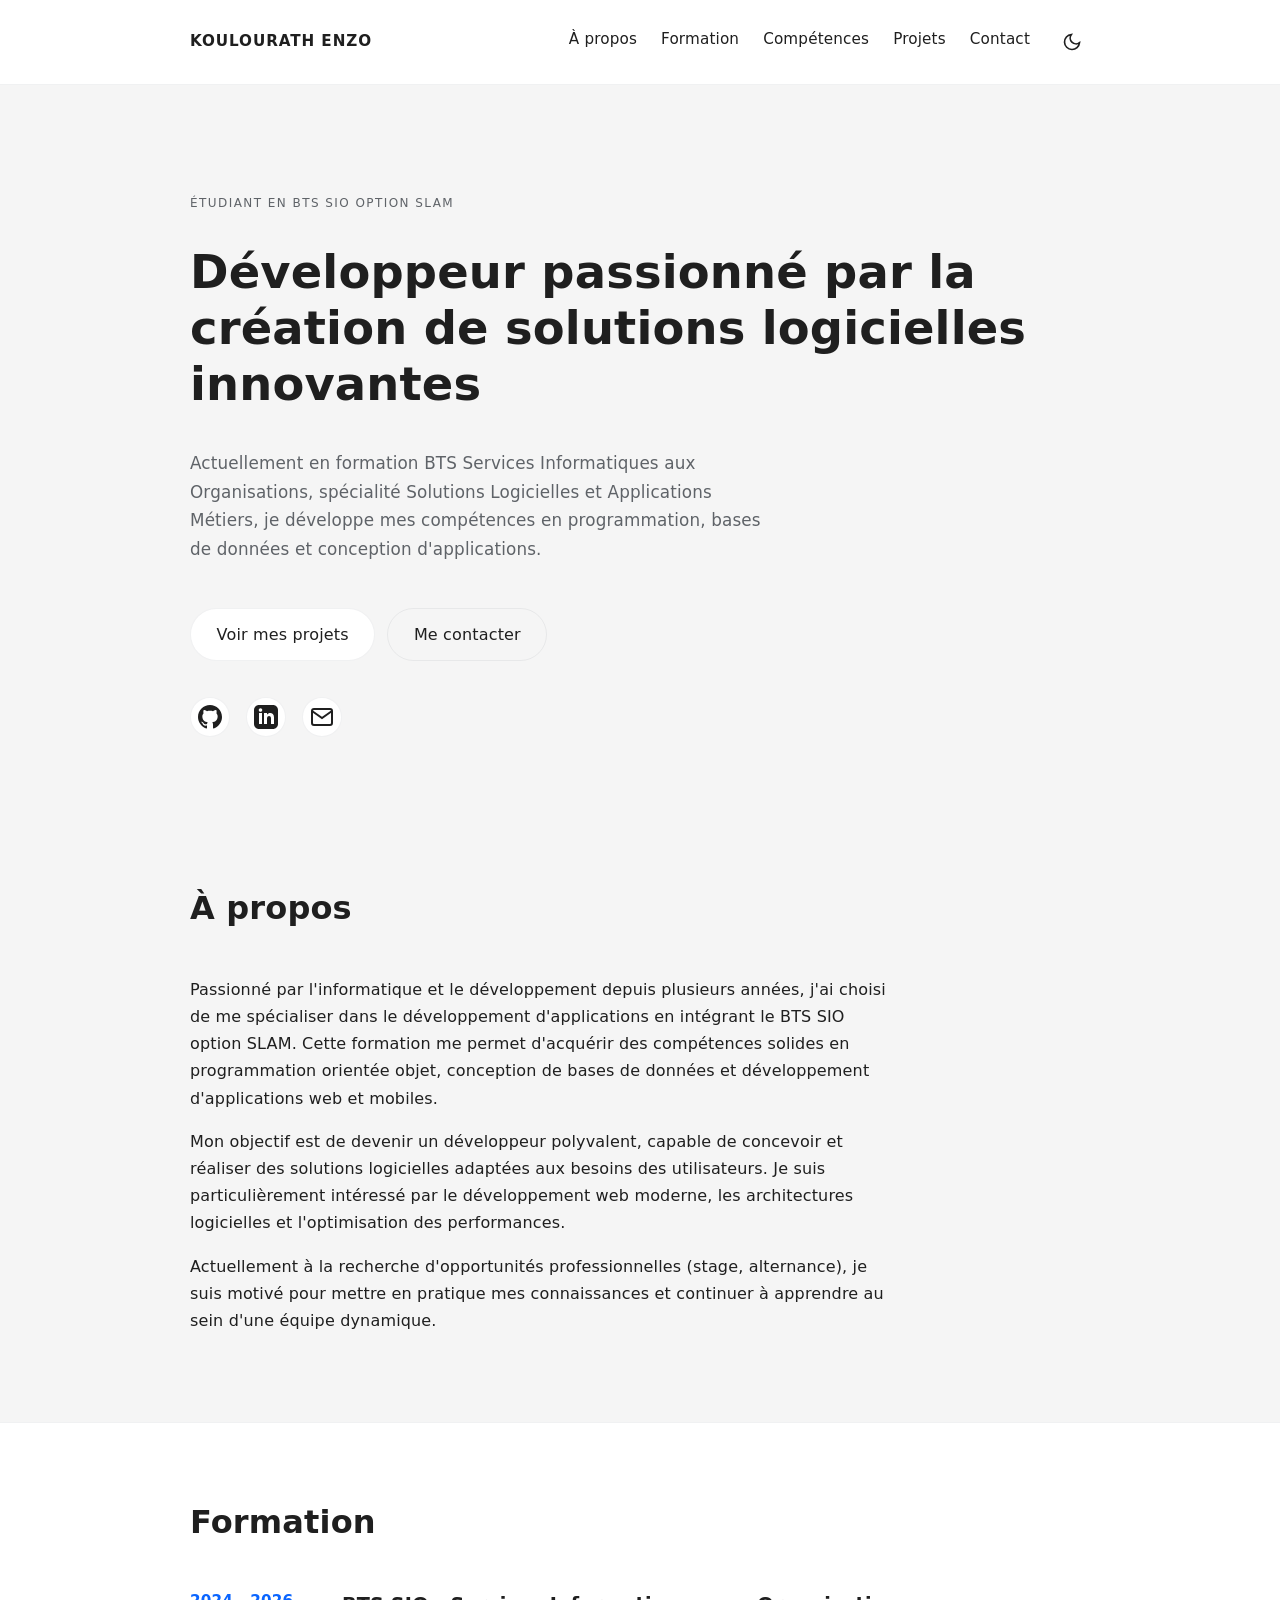
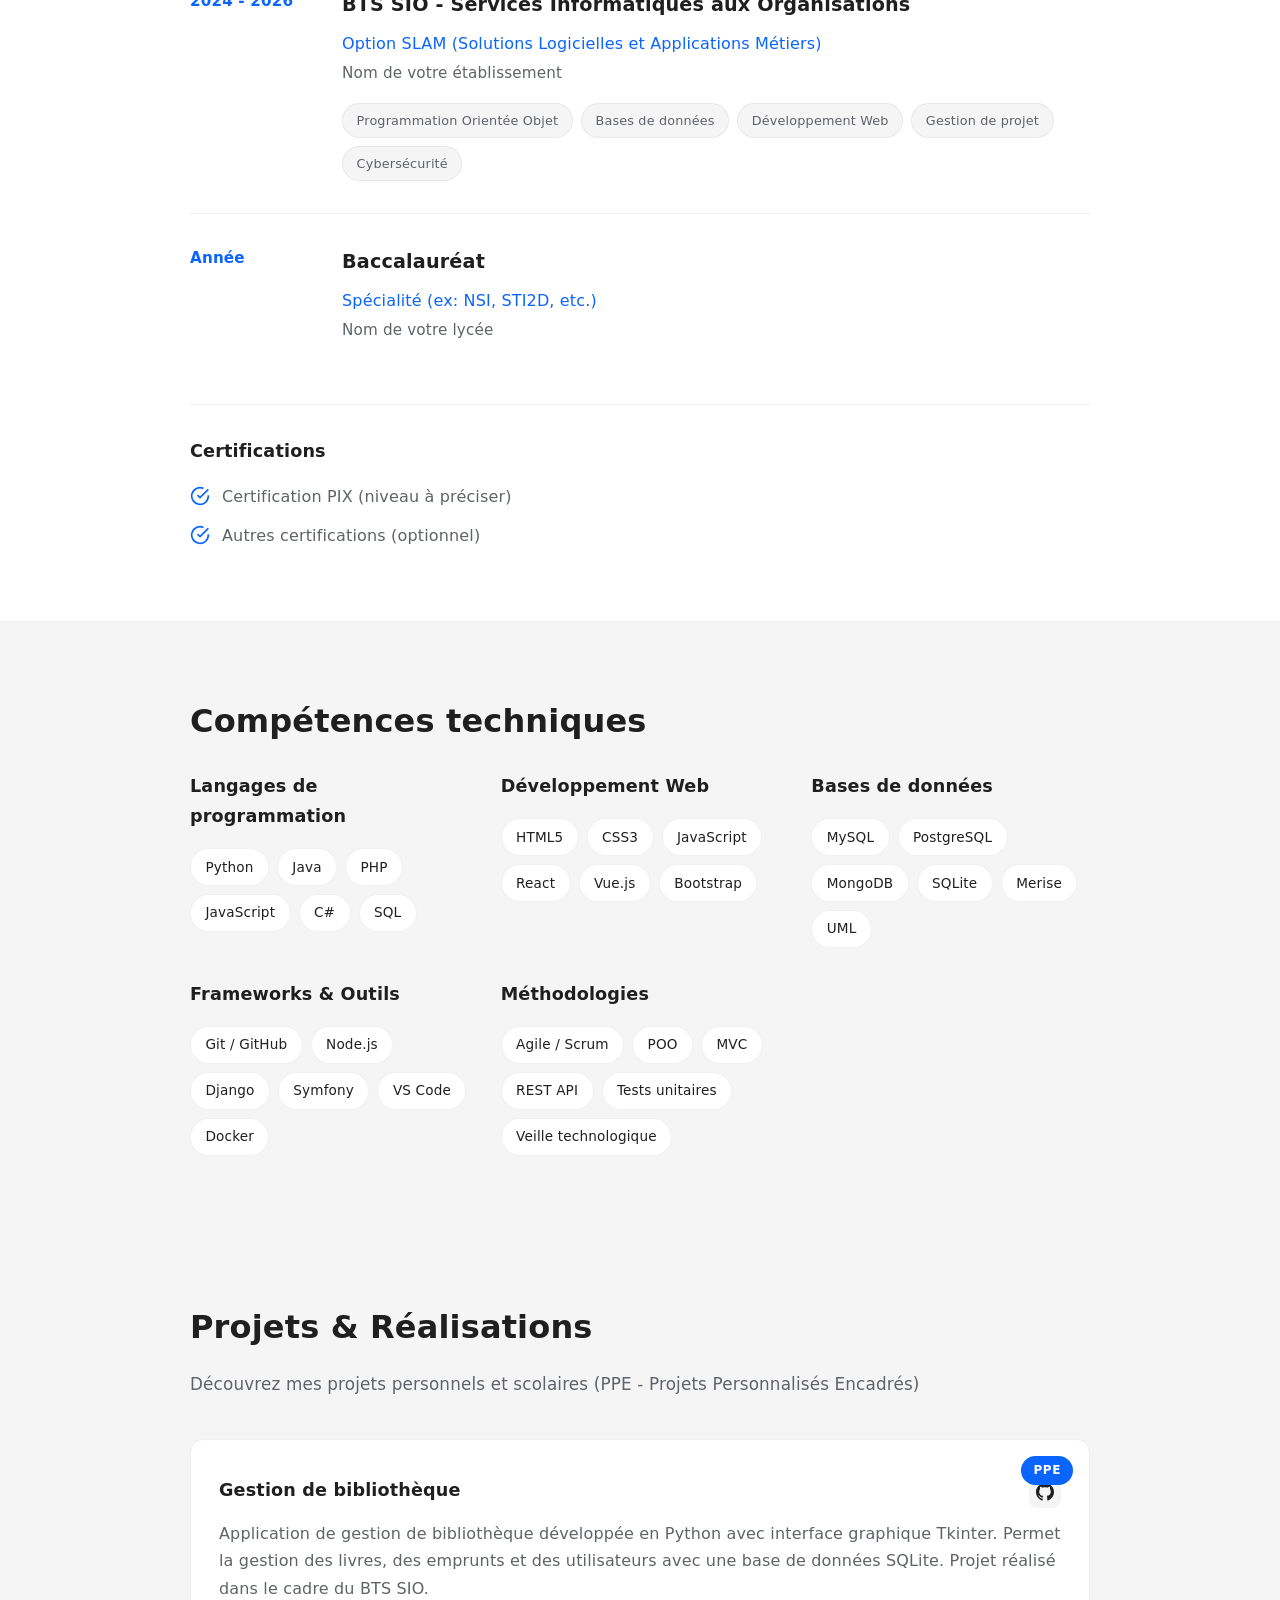
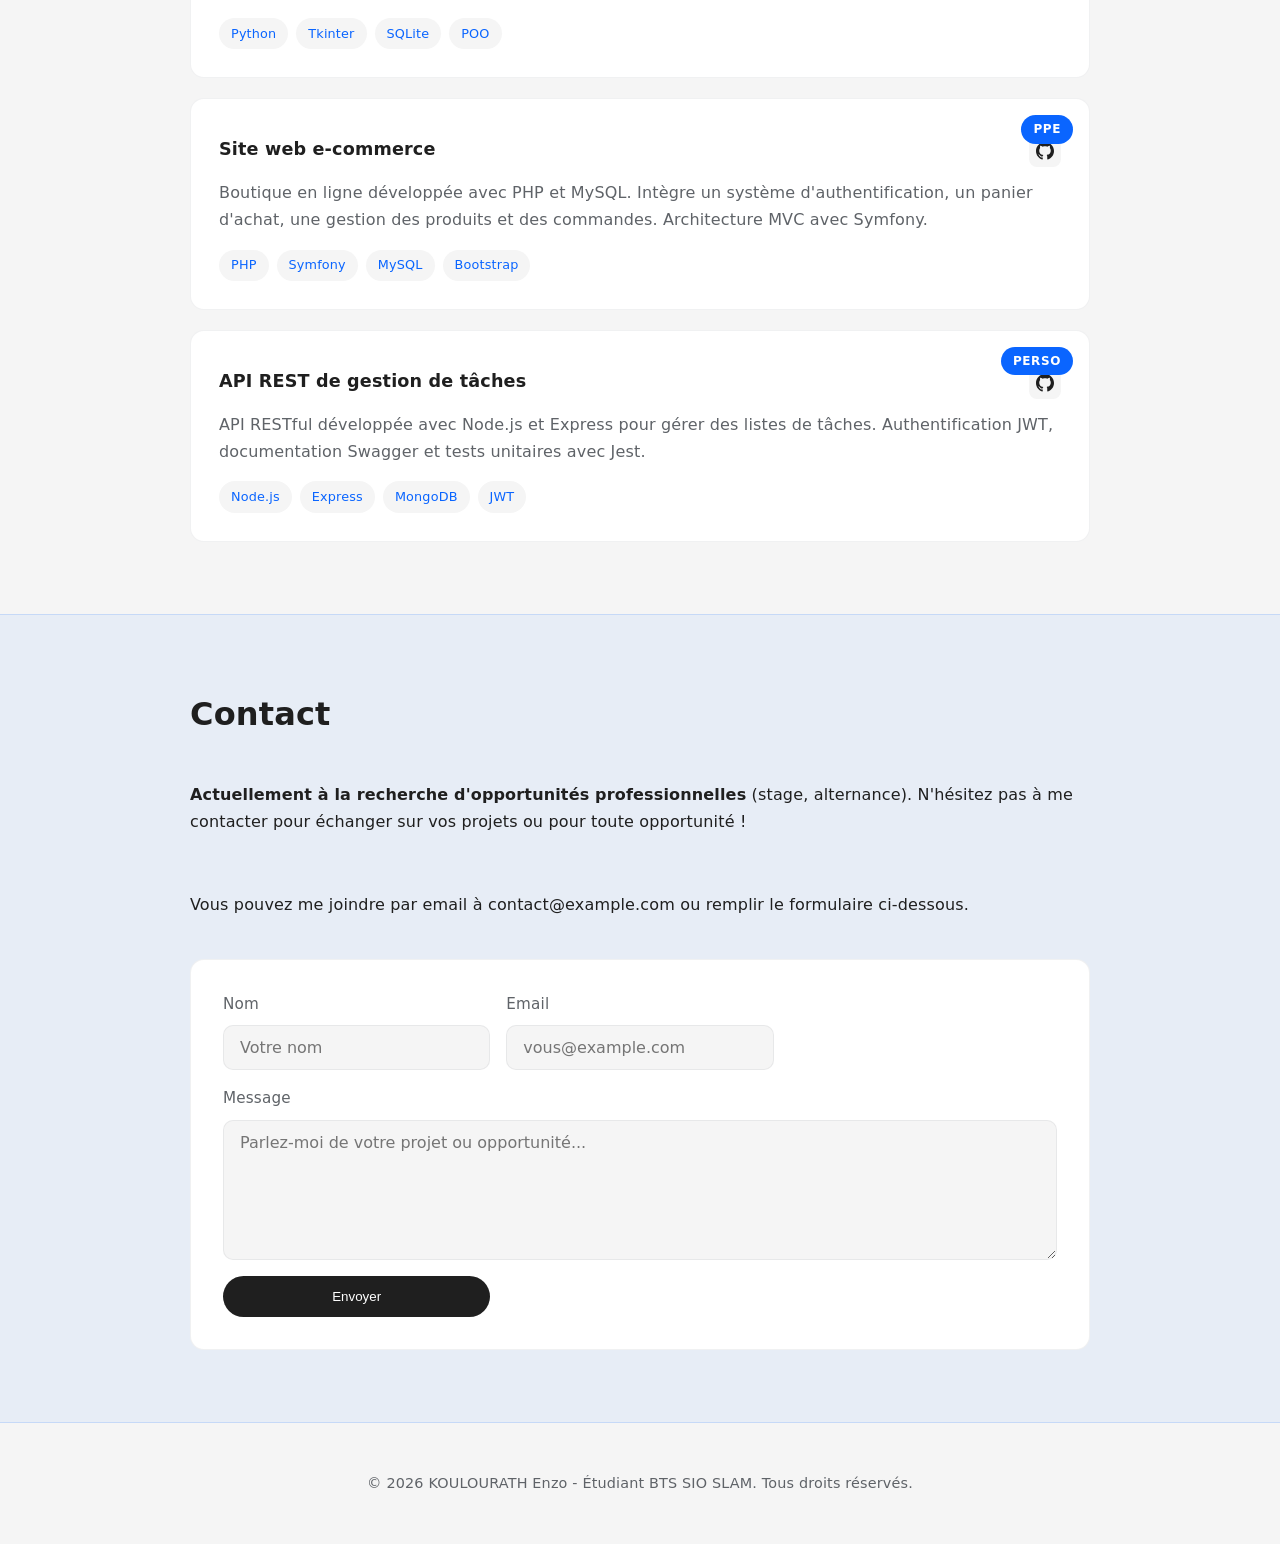
==== commit 28a94e7d: "🎓 Adaptation du portfolio pour profil étudiant BTS SIO SLAM - Modification du titre et description (" ====
--- a/index.html
+++ b/index.html
@@ -3,23 +3,23 @@
 <head>
     <meta charset="UTF-8">
     <meta name="viewport" content="width=device-width, initial-scale=1.0">
-    <meta name="description" content="Portfolio de KOULOURATH Enzo - Développeur web freelance spécialisé en développement front-end et expériences digitales.">
-    <meta name="keywords" content="développeur web, freelance, front-end, portfolio, web design">
+    <meta name="description" content="Portfolio de KOULOURATH Enzo - Étudiant en BTS SIO option SLAM, développeur passionné à la recherche d'opportunités professionnelles.">
+    <meta name="keywords" content="BTS SIO, SLAM, développeur, étudiant, stage, alternance, portfolio, développement logiciel">
     <meta name="author" content="KOULOURATH Enzo">
     
     <!-- Open Graph / Facebook -->
     <meta property="og:type" content="website">
     <meta property="og:url" content="https://nouillesmen.github.io/nouilles_man.github.io/">
-    <meta property="og:title" content="KOULOURATH Enzo - Développeur Web Freelance">
-    <meta property="og:description" content="Je conçois des expériences digitales simples, utiles et accessibles.">
+    <meta property="og:title" content="KOULOURATH Enzo - Étudiant BTS SIO SLAM">
+    <meta property="og:description" content="Portfolio d'un étudiant passionné par le développement d'applications et de solutions logicielles.">
     
     <!-- Twitter -->
     <meta property="twitter:card" content="summary_large_image">
     <meta property="twitter:url" content="https://nouillesmen.github.io/nouilles_man.github.io/">
-    <meta property="twitter:title" content="KOULOURATH Enzo - Développeur Web Freelance">
-    <meta property="twitter:description" content="Je conçois des expériences digitales simples, utiles et accessibles.">
+    <meta property="twitter:title" content="KOULOURATH Enzo - Étudiant BTS SIO SLAM">
+    <meta property="twitter:description" content="Portfolio d'un étudiant passionné par le développement d'applications et de solutions logicielles.">
     
-    <title>KOULOURATH Enzo - Portfolio Développeur Web</title>
+    <title>KOULOURATH Enzo - Portfolio BTS SIO SLAM</title>
     <link rel="stylesheet" href="styles.css">
     <link rel="icon" type="image/svg+xml" href="data:image/svg+xml,%3Csvg xmlns='http://www.w3.org/2000/svg' viewBox='0 0 100 100'%3E%3Ctext y='.9em' font-size='90'%3E💻%3C/text%3E%3C/svg%3E">
 </head>
@@ -29,6 +29,7 @@
             <div class="logo">KOULOURATH Enzo</div>
             <nav class="nav">
                 <a href="#apropos">À propos</a>
+                <a href="#formation">Formation</a>
                 <a href="#competences">Compétences</a>
                 <a href="#projets">Projets</a>
                 <a href="#contact">Contact</a>
@@ -55,14 +56,14 @@
     <main>
         <section class="hero">
             <div class="container hero__content">
-                <p class="hero__eyebrow animate">Développeur web freelance</p>
-                <h1 class="hero__title animate">Je conçois des expériences digitales simples, utiles et accessibles.</h1>
+                <p class="hero__eyebrow animate">Étudiant en BTS SIO option SLAM</p>
+                <h1 class="hero__title animate">Développeur passionné par la création de solutions logicielles innovantes</h1>
                 <p class="hero__text animate">
-                    Basé en France, j'accompagne les marques et les startups à imaginer des produits web clairs
-                    avec un soin particulier pour l'expérience utilisateur et la performance.
+                    Actuellement en formation BTS Services Informatiques aux Organisations, spécialité Solutions Logicielles et Applications Métiers,
+                    je développe mes compétences en programmation, bases de données et conception d'applications.
                 </p>
                 <div class="hero__actions animate">
-                    <a class="btn" href="#projets">Voir les projets</a>
+                    <a class="btn" href="#projets">Voir mes projets</a>
                     <a class="btn btn--ghost" href="#contact">Me contacter</a>
                 </div>
                 <div class="social-links animate">
@@ -91,54 +92,131 @@
                 <h2 class="animate">À propos</h2>
                 <div class="about-content animate">
                     <p>
-                        Je suis un développeur front-end passionné par la création d'interfaces sobres et efficaces. Mon approche consiste à
-                        comprendre les besoins essentiels, aller à l'essentiel dans le design et optimiser pour des
-                        performances rapides sur tous les appareils.
+                        Passionné par l'informatique et le développement depuis plusieurs années, j'ai choisi de me spécialiser dans le développement 
+                        d'applications en intégrant le BTS SIO option SLAM. Cette formation me permet d'acquérir des compétences solides en 
+                        programmation orientée objet, conception de bases de données et développement d'applications web et mobiles.
                     </p>
                     <p>
-                        J'interviens sur la conception, le prototypage et le développement de sites vitrines, applications web
-                        et expériences interactives. Chaque projet est une collaboration et une exploration pour trouver la
-                        solution la plus simple qui fonctionne, tout en respectant les meilleures pratiques du web moderne.
+                        Mon objectif est de devenir un développeur polyvalent, capable de concevoir et réaliser des solutions logicielles 
+                        adaptées aux besoins des utilisateurs. Je suis particulièrement intéressé par le développement web moderne, 
+                        les architectures logicielles et l'optimisation des performances.
                     </p>
+                    <p>
+                        Actuellement à la recherche d'opportunités professionnelles (stage, alternance), je suis motivé pour mettre en pratique 
+                        mes connaissances et continuer à apprendre au sein d'une équipe dynamique.
+                    </p>
+                </div>
+            </div>
+        </section>
+
+        <section id="formation" class="section section--education">
+            <div class="container section__content">
+                <h2 class="animate">Formation</h2>
+                <div class="education-timeline animate">
+                    <div class="education-item">
+                        <div class="education-year">2024 - 2026</div>
+                        <div class="education-content">
+                            <h3>BTS SIO - Services Informatiques aux Organisations</h3>
+                            <p class="education-specialty">Option SLAM (Solutions Logicielles et Applications Métiers)</p>
+                            <p class="education-school">Nom de votre établissement</p>
+                            <div class="education-skills">
+                                <span class="education-tag">Programmation Orientée Objet</span>
+                                <span class="education-tag">Bases de données</span>
+                                <span class="education-tag">Développement Web</span>
+                                <span class="education-tag">Gestion de projet</span>
+                                <span class="education-tag">Cybersécurité</span>
+                            </div>
+                        </div>
+                    </div>
+                    <div class="education-item">
+                        <div class="education-year">Année</div>
+                        <div class="education-content">
+                            <h3>Baccalauréat</h3>
+                            <p class="education-specialty">Spécialité (ex: NSI, STI2D, etc.)</p>
+                            <p class="education-school">Nom de votre lycée</p>
+                        </div>
+                    </div>
+                </div>
+                
+                <div class="certifications animate">
+                    <h3>Certifications</h3>
+                    <div class="certification-list">
+                        <div class="certification-item">
+                            <svg width="20" height="20" viewBox="0 0 24 24" fill="none" stroke="currentColor" stroke-width="2">
+                                <path d="M22 11.08V12a10 10 0 1 1-5.93-9.14"></path>
+                                <polyline points="22 4 12 14.01 9 11.01"></polyline>
+                            </svg>
+                            <span>Certification PIX (niveau à préciser)</span>
+                        </div>
+                        <div class="certification-item">
+                            <svg width="20" height="20" viewBox="0 0 24 24" fill="none" stroke="currentColor" stroke-width="2">
+                                <path d="M22 11.08V12a10 10 0 1 1-5.93-9.14"></path>
+                                <polyline points="22 4 12 14.01 9 11.01"></polyline>
+                            </svg>
+                            <span>Autres certifications (optionnel)</span>
+                        </div>
+                    </div>
                 </div>
             </div>
         </section>
 
         <section id="competences" class="section section--skills">
             <div class="container section__content">
-                <h2 class="animate">Compétences</h2>
+                <h2 class="animate">Compétences techniques</h2>
                 <div class="skills-grid animate">
                     <div class="skill-category">
-                        <h3>Front-end</h3>
+                        <h3>Langages de programmation</h3>
+                        <div class="skill-tags">
+                            <span class="skill-tag">Python</span>
+                            <span class="skill-tag">Java</span>
+                            <span class="skill-tag">PHP</span>
+                            <span class="skill-tag">JavaScript</span>
+                            <span class="skill-tag">C#</span>
+                            <span class="skill-tag">SQL</span>
+                        </div>
+                    </div>
+                    <div class="skill-category">
+                        <h3>Développement Web</h3>
                         <div class="skill-tags">
                             <span class="skill-tag">HTML5</span>
                             <span class="skill-tag">CSS3</span>
                             <span class="skill-tag">JavaScript</span>
                             <span class="skill-tag">React</span>
                             <span class="skill-tag">Vue.js</span>
-                            <span class="skill-tag">TypeScript</span>
-                        </div>
-                    </div>
-                    <div class="skill-category">
-                        <h3>Outils & Design</h3>
-                        <div class="skill-tags">
-                            <span class="skill-tag">Git</span>
-                            <span class="skill-tag">Figma</span>
-                            <span class="skill-tag">Sass</span>
-                            <span class="skill-tag">Tailwind CSS</span>
-                            <span class="skill-tag">Webpack</span>
-                            <span class="skill-tag">Vite</span>
-                        </div>
-                    </div>
-                    <div class="skill-category">
-                        <h3>Back-end & Autres</h3>
-                        <div class="skill-tags">
+                            <span class="skill-tag">Bootstrap</span>
+                        </div>
+                    </div>
+                    <div class="skill-category">
+                        <h3>Bases de données</h3>
+                        <div class="skill-tags">
+                            <span class="skill-tag">MySQL</span>
+                            <span class="skill-tag">PostgreSQL</span>
+                            <span class="skill-tag">MongoDB</span>
+                            <span class="skill-tag">SQLite</span>
+                            <span class="skill-tag">Merise</span>
+                            <span class="skill-tag">UML</span>
+                        </div>
+                    </div>
+                    <div class="skill-category">
+                        <h3>Frameworks & Outils</h3>
+                        <div class="skill-tags">
+                            <span class="skill-tag">Git / GitHub</span>
                             <span class="skill-tag">Node.js</span>
-                            <span class="skill-tag">Express</span>
-                            <span class="skill-tag">MongoDB</span>
+                            <span class="skill-tag">Django</span>
+                            <span class="skill-tag">Symfony</span>
+                            <span class="skill-tag">VS Code</span>
+                            <span class="skill-tag">Docker</span>
+                        </div>
+                    </div>
+                    <div class="skill-category">
+                        <h3>Méthodologies</h3>
+                        <div class="skill-tags">
+                            <span class="skill-tag">Agile / Scrum</span>
+                            <span class="skill-tag">POO</span>
+                            <span class="skill-tag">MVC</span>
                             <span class="skill-tag">REST API</span>
-                            <span class="skill-tag">Firebase</span>
-                            <span class="skill-tag">Responsive Design</span>
+                            <span class="skill-tag">Tests unitaires</span>
+                            <span class="skill-tag">Veille technologique</span>
                         </div>
                     </div>
                 </div>
@@ -147,13 +225,16 @@
 
         <section id="projets" class="section">
             <div class="container section__content">
-                <h2 class="animate">Projets</h2>
+                <h2 class="animate">Projets & Réalisations</h2>
+                <p class="section-intro animate">Découvrez mes projets personnels et scolaires (PPE - Projets Personnalisés Encadrés)</p>
+                
                 <div class="project-list">
                     <article class="project animate">
+                        <div class="project__badge">PPE</div>
                         <div class="project__header">
-                            <h3>Application Web de Gestion</h3>
+                            <h3>Gestion de bibliothèque</h3>
                             <div class="project__links">
-                                <a href="https://github.com/NouillesMan" target="_blank" rel="noopener noreferrer" class="project__link">
+                                <a href="https://github.com/NouillesMan" target="_blank" rel="noopener noreferrer" class="project__link" title="Voir sur GitHub">
                                     <svg width="18" height="18" viewBox="0 0 24 24" fill="currentColor">
                                         <path d="M12 0c-6.626 0-12 5.373-12 12 0 5.302 3.438 9.8 8.207 11.387.599.111.793-.261.793-.577v-2.234c-3.338.726-4.033-1.416-4.033-1.416-.546-1.387-1.333-1.756-1.333-1.756-1.089-.745.083-.729.083-.729 1.205.084 1.839 1.237 1.839 1.237 1.07 1.834 2.807 1.304 3.492.997.107-.775.418-1.305.762-1.604-2.665-.305-5.467-1.334-5.467-5.931 0-1.311.469-2.381 1.236-3.221-.124-.303-.535-1.524.117-3.176 0 0 1.008-.322 3.301 1.23.957-.266 1.983-.399 3.003-.404 1.02.005 2.047.138 3.006.404 2.291-1.552 3.297-1.23 3.297-1.23.653 1.653.242 2.874.118 3.176.77.84 1.235 1.911 1.235 3.221 0 4.609-2.807 5.624-5.479 5.921.43.372.823 1.102.823 2.222v3.293c0 .319.192.694.801.576 4.765-1.589 8.199-6.086 8.199-11.386 0-6.627-5.373-12-12-12z"/>
                                     </svg>
@@ -161,21 +242,24 @@
                             </div>
                         </div>
                         <p>
-                            Développement d'une application web complète permettant la gestion de projets avec un système d'authentification,
-                            un tableau de bord interactif et des fonctionnalités de collaboration en temps réel.
+                            Application de gestion de bibliothèque développée en Python avec interface graphique Tkinter. 
+                            Permet la gestion des livres, des emprunts et des utilisateurs avec une base de données SQLite.
+                            Projet réalisé dans le cadre du BTS SIO.
                         </p>
                         <div class="project__tags">
-                            <span class="project__tag">React</span>
-                            <span class="project__tag">Node.js</span>
-                            <span class="project__tag">MongoDB</span>
+                            <span class="project__tag">Python</span>
+                            <span class="project__tag">Tkinter</span>
+                            <span class="project__tag">SQLite</span>
+                            <span class="project__tag">POO</span>
                         </div>
                     </article>
                     
                     <article class="project animate">
+                        <div class="project__badge">PPE</div>
                         <div class="project__header">
-                            <h3>Site E-commerce Responsive</h3>
+                            <h3>Site web e-commerce</h3>
                             <div class="project__links">
-                                <a href="https://github.com/NouillesMan" target="_blank" rel="noopener noreferrer" class="project__link">
+                                <a href="https://github.com/NouillesMan" target="_blank" rel="noopener noreferrer" class="project__link" title="Voir sur GitHub">
                                     <svg width="18" height="18" viewBox="0 0 24 24" fill="currentColor">
                                         <path d="M12 0c-6.626 0-12 5.373-12 12 0 5.302 3.438 9.8 8.207 11.387.599.111.793-.261.793-.577v-2.234c-3.338.726-4.033-1.416-4.033-1.416-.546-1.387-1.333-1.756-1.333-1.756-1.089-.745.083-.729.083-.729 1.205.084 1.839 1.237 1.839 1.237 1.07 1.834 2.807 1.304 3.492.997.107-.775.418-1.305.762-1.604-2.665-.305-5.467-1.334-5.467-5.931 0-1.311.469-2.381 1.236-3.221-.124-.303-.535-1.524.117-3.176 0 0 1.008-.322 3.301 1.23.957-.266 1.983-.399 3.003-.404 1.02.005 2.047.138 3.006.404 2.291-1.552 3.297-1.23 3.297-1.23.653 1.653.242 2.874.118 3.176.77.84 1.235 1.911 1.235 3.221 0 4.609-2.807 5.624-5.479 5.921.43.372.823 1.102.823 2.222v3.293c0 .319.192.694.801.576 4.765-1.589 8.199-6.086 8.199-11.386 0-6.627-5.373-12-12-12z"/>
                                     </svg>
@@ -183,21 +267,23 @@
                             </div>
                         </div>
                         <p>
-                            Création d'une boutique en ligne moderne avec panier d'achat, système de paiement intégré et interface
-                            d'administration. Design responsive optimisé pour tous les appareils.
+                            Boutique en ligne développée avec PHP et MySQL. Intègre un système d'authentification, 
+                            un panier d'achat, une gestion des produits et des commandes. Architecture MVC avec Symfony.
                         </p>
                         <div class="project__tags">
-                            <span class="project__tag">Vue.js</span>
-                            <span class="project__tag">Tailwind CSS</span>
-                            <span class="project__tag">Stripe</span>
+                            <span class="project__tag">PHP</span>
+                            <span class="project__tag">Symfony</span>
+                            <span class="project__tag">MySQL</span>
+                            <span class="project__tag">Bootstrap</span>
                         </div>
                     </article>
                     
                     <article class="project animate">
+                        <div class="project__badge">Perso</div>
                         <div class="project__header">
-                            <h3>Portfolio Interactif</h3>
+                            <h3>API REST de gestion de tâches</h3>
                             <div class="project__links">
-                                <a href="https://github.com/NouillesMan" target="_blank" rel="noopener noreferrer" class="project__link">
+                                <a href="https://github.com/NouillesMan" target="_blank" rel="noopener noreferrer" class="project__link" title="Voir sur GitHub">
                                     <svg width="18" height="18" viewBox="0 0 24 24" fill="currentColor">
                                         <path d="M12 0c-6.626 0-12 5.373-12 12 0 5.302 3.438 9.8 8.207 11.387.599.111.793-.261.793-.577v-2.234c-3.338.726-4.033-1.416-4.033-1.416-.546-1.387-1.333-1.756-1.333-1.756-1.089-.745.083-.729.083-.729 1.205.084 1.839 1.237 1.839 1.237 1.07 1.834 2.807 1.304 3.492.997.107-.775.418-1.305.762-1.604-2.665-.305-5.467-1.334-5.467-5.931 0-1.311.469-2.381 1.236-3.221-.124-.303-.535-1.524.117-3.176 0 0 1.008-.322 3.301 1.23.957-.266 1.983-.399 3.003-.404 1.02.005 2.047.138 3.006.404 2.291-1.552 3.297-1.23 3.297-1.23.653 1.653.242 2.874.118 3.176.77.84 1.235 1.911 1.235 3.221 0 4.609-2.807 5.624-5.479 5.921.43.372.823 1.102.823 2.222v3.293c0 .319.192.694.801.576 4.765-1.589 8.199-6.086 8.199-11.386 0-6.627-5.373-12-12-12z"/>
                                     </svg>
@@ -205,13 +291,14 @@
                             </div>
                         </div>
                         <p>
-                            Développement d'un portfolio personnel avec animations fluides, mode sombre et optimisations de performance.
-                            Mise en avant de projets avec filtres par technologie.
+                            API RESTful développée avec Node.js et Express pour gérer des listes de tâches. 
+                            Authentification JWT, documentation Swagger et tests unitaires avec Jest.
                         </p>
                         <div class="project__tags">
-                            <span class="project__tag">HTML5</span>
-                            <span class="project__tag">CSS3</span>
-                            <span class="project__tag">JavaScript</span>
+                            <span class="project__tag">Node.js</span>
+                            <span class="project__tag">Express</span>
+                            <span class="project__tag">MongoDB</span>
+                            <span class="project__tag">JWT</span>
                         </div>
                     </article>
                 </div>
@@ -222,8 +309,12 @@
             <div class="container section__content">
                 <h2 class="animate">Contact</h2>
                 <p class="animate">
-                    Un projet, une question ou juste envie d'échanger ? Écrivez-moi à
-                    <a href="mailto:contact@example.com">contact@example.com</a> ou remplissez le formulaire ci-dessous.
+                    <strong>Actuellement à la recherche d'opportunités professionnelles</strong> (stage, alternance). 
+                    N'hésitez pas à me contacter pour échanger sur vos projets ou pour toute opportunité !
+                </p>
+                <p class="animate">
+                    Vous pouvez me joindre par email à <a href="mailto:contact@example.com">contact@example.com</a> 
+                    ou remplir le formulaire ci-dessous.
                 </p>
                 <form id="contact-form" class="form animate">
                     <label class="form__field">
@@ -236,7 +327,7 @@
                     </label>
                     <label class="form__field form__field--full">
                         <span>Message</span>
-                        <textarea name="message" rows="4" placeholder="Parlez-moi de votre projet..." required></textarea>
+                        <textarea name="message" rows="4" placeholder="Parlez-moi de votre projet ou opportunité..." required></textarea>
                     </label>
                     <button class="btn btn--full" type="submit">Envoyer</button>
                 </form>
@@ -245,7 +336,7 @@
     </main>
 
     <footer class="footer">
-        © <span id="current-year"></span> KOULOURATH Enzo. Tous droits réservés.
+        © <span id="current-year"></span> KOULOURATH Enzo - Étudiant BTS SIO SLAM. Tous droits réservés.
     </footer>
 
     <script src="script.js"></script>
--- a/styles.css
+++ b/styles.css
@@ -254,15 +254,113 @@
     font-size: clamp(1.6rem, 3vw, 2rem);
 }
 
+.section-intro {
+    color: var(--muted);
+    font-size: 1.05rem;
+    margin-top: -0.5rem;
+}
+
 .about-content {
     max-width: 700px;
 }
 
+/* Education Section */
+.section--education {
+    background-color: var(--surface);
+    border-top: 1px solid var(--border);
+    border-bottom: 1px solid var(--border);
+}
+
+.education-timeline {
+    display: grid;
+    gap: 2rem;
+    margin-top: 1rem;
+}
+
+.education-item {
+    display: grid;
+    grid-template-columns: 120px 1fr;
+    gap: 2rem;
+    padding-bottom: 2rem;
+    border-bottom: 1px solid var(--border);
+}
+
+.education-item:last-child {
+    border-bottom: none;
+    padding-bottom: 0;
+}
+
+.education-year {
+    font-weight: 600;
+    color: var(--accent);
+    font-size: 0.95rem;
+}
+
+.education-content h3 {
+    margin: 0 0 0.5rem 0;
+    font-size: 1.2rem;
+}
+
+.education-specialty {
+    color: var(--accent);
+    font-weight: 500;
+    margin: 0.25rem 0;
+}
+
+.education-school {
+    color: var(--muted);
+    margin: 0.25rem 0;
+    font-size: 0.95rem;
+}
+
+.education-skills {
+    display: flex;
+    flex-wrap: wrap;
+    gap: 0.5rem;
+    margin-top: 1rem;
+}
+
+.education-tag {
+    padding: 0.35rem 0.85rem;
+    background-color: var(--background);
+    border: 1px solid var(--border);
+    border-radius: 999px;
+    font-size: 0.8rem;
+    color: var(--muted);
+}
+
+/* Certifications */
+.certifications {
+    margin-top: 2rem;
+    padding-top: 2rem;
+    border-top: 1px solid var(--border);
+}
+
+.certifications h3 {
+    margin: 0 0 1rem 0;
+    font-size: 1.1rem;
+}
+
+.certification-list {
+    display: grid;
+    gap: 0.75rem;
+}
+
+.certification-item {
+    display: flex;
+    align-items: center;
+    gap: 0.75rem;
+    color: var(--muted);
+}
+
+.certification-item svg {
+    color: var(--accent);
+    flex-shrink: 0;
+}
+
 /* Skills Section */
 .section--skills {
-    background-color: var(--surface);
-    border-top: 1px solid var(--border);
-    border-bottom: 1px solid var(--border);
+    background-color: var(--background);
 }
 
 .skills-grid {
@@ -284,7 +382,7 @@
 
 .skill-tag {
     padding: 0.4rem 0.9rem;
-    background-color: var(--background);
+    background-color: var(--surface);
     border: 1px solid var(--border);
     border-radius: 999px;
     font-size: 0.85rem;
@@ -294,6 +392,7 @@
 .skill-tag:hover {
     border-color: var(--accent);
     background-color: var(--surface);
+    transform: translateY(-1px);
 }
 
 /* Projects */
@@ -310,6 +409,7 @@
     display: grid;
     gap: 0.75rem;
     transition: all 0.3s ease;
+    position: relative;
 }
 
 .project:hover {
@@ -322,11 +422,26 @@
     box-shadow: 0 8px 24px rgba(0, 0, 0, 0.4);
 }
 
+.project__badge {
+    position: absolute;
+    top: 1rem;
+    right: 1rem;
+    padding: 0.25rem 0.75rem;
+    background-color: var(--accent);
+    color: white;
+    border-radius: 999px;
+    font-size: 0.75rem;
+    font-weight: 600;
+    text-transform: uppercase;
+    letter-spacing: 0.05em;
+}
+
 .project__header {
     display: flex;
     justify-content: space-between;
     align-items: start;
     gap: 1rem;
+    margin-top: 0.5rem;
 }
 
 .project h3 {
@@ -484,6 +599,17 @@
 }
 
 /* Responsive */
+@media (max-width: 768px) {
+    .education-item {
+        grid-template-columns: 1fr;
+        gap: 0.5rem;
+    }
+    
+    .education-year {
+        font-size: 0.85rem;
+    }
+}
+
 @media (max-width: 640px) {
     .header__content {
         flex-direction: column;
@@ -494,6 +620,7 @@
     .nav {
         gap: 1rem;
         flex-wrap: wrap;
+        font-size: 0.85rem;
     }
 
     .hero {
@@ -516,4 +643,14 @@
     .social-links {
         justify-content: flex-start;
     }
-}
+    
+    .project__badge {
+        position: static;
+        width: fit-content;
+        margin-bottom: 0.5rem;
+    }
+    
+    .project__header {
+        margin-top: 0;
+    }
+}
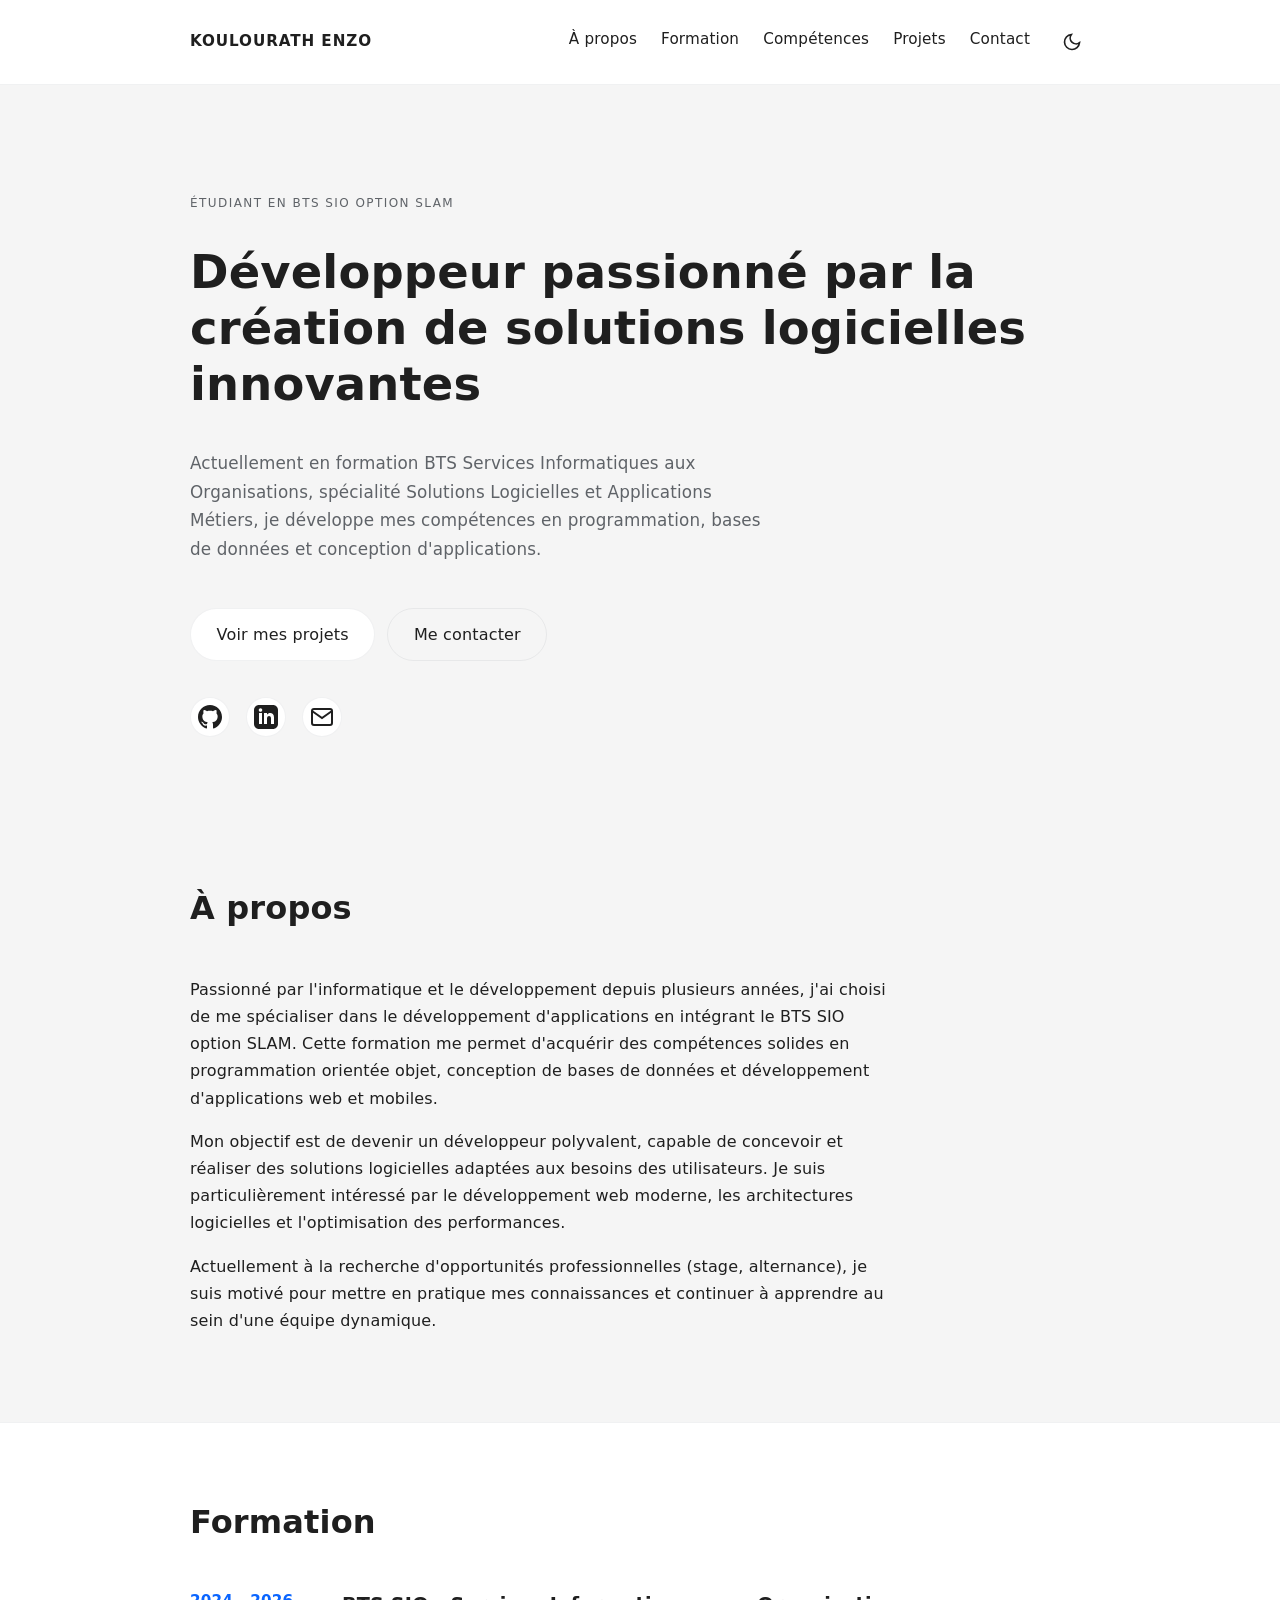
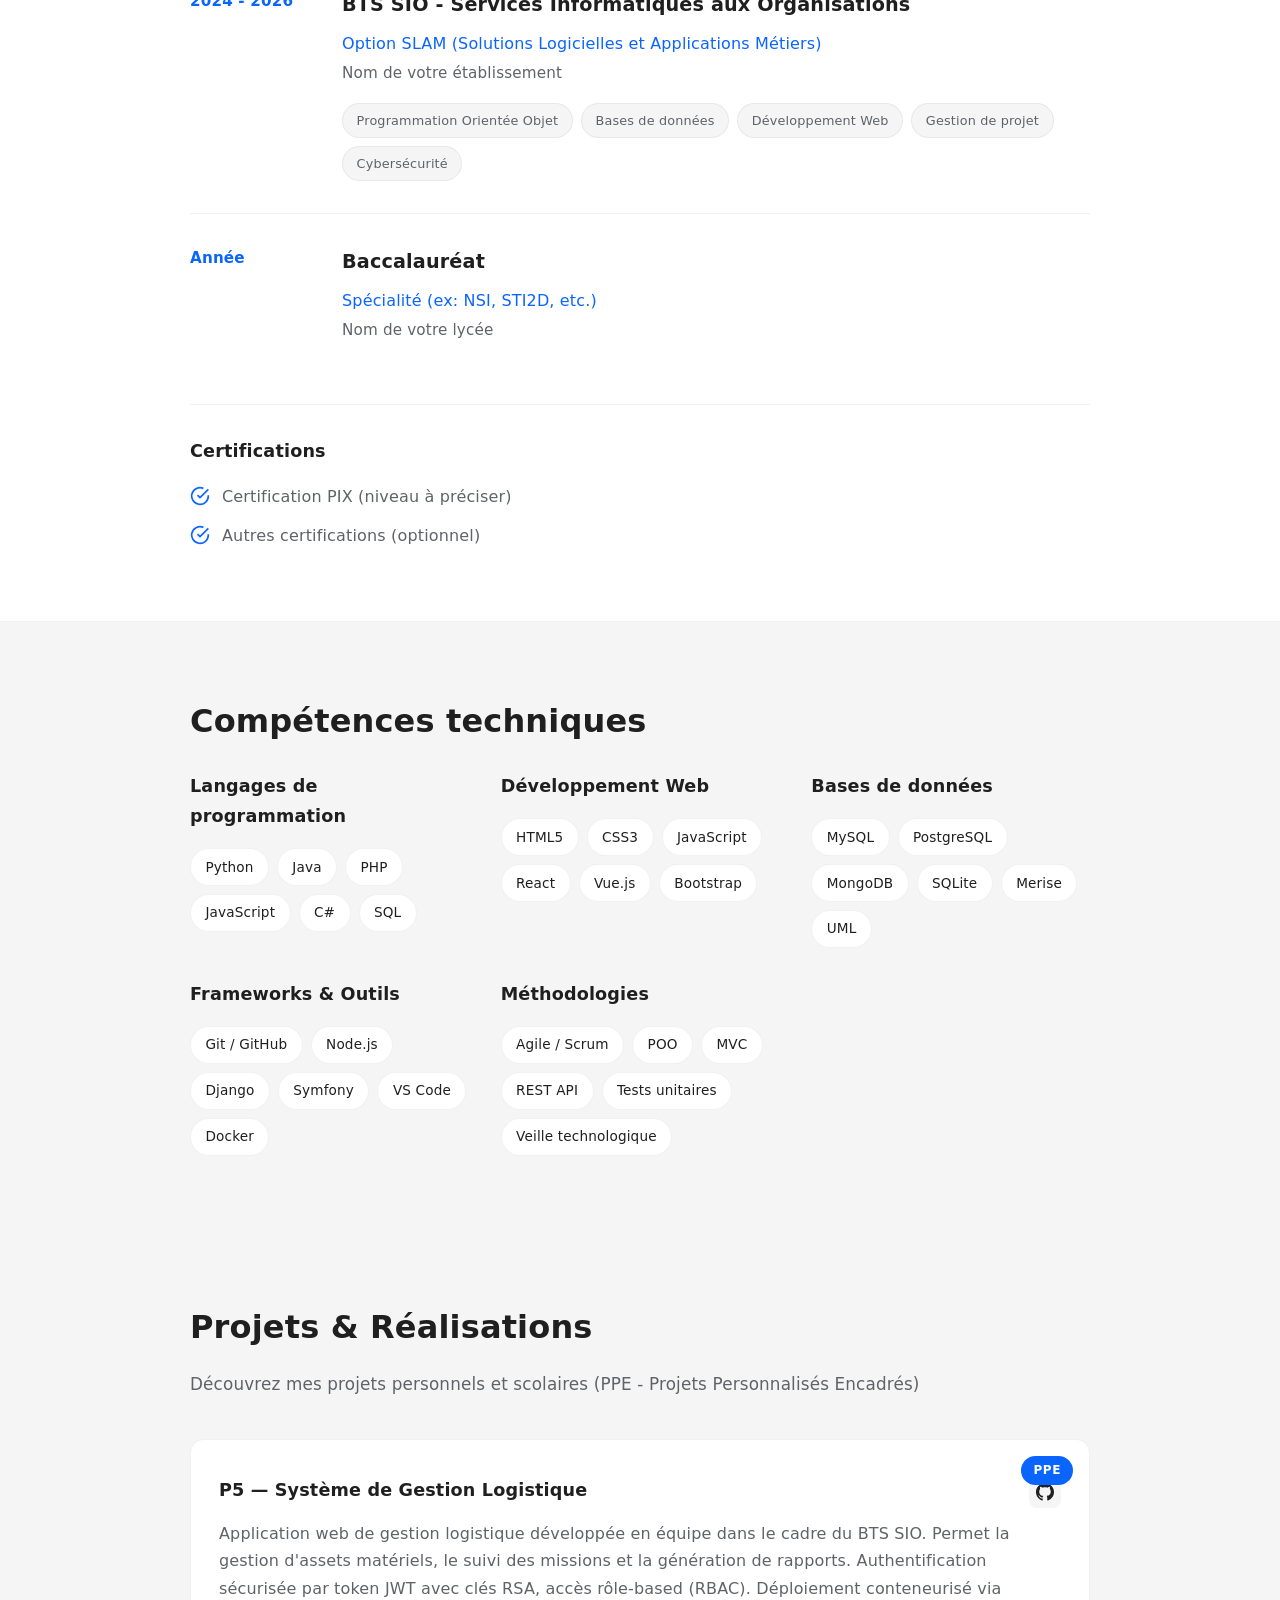
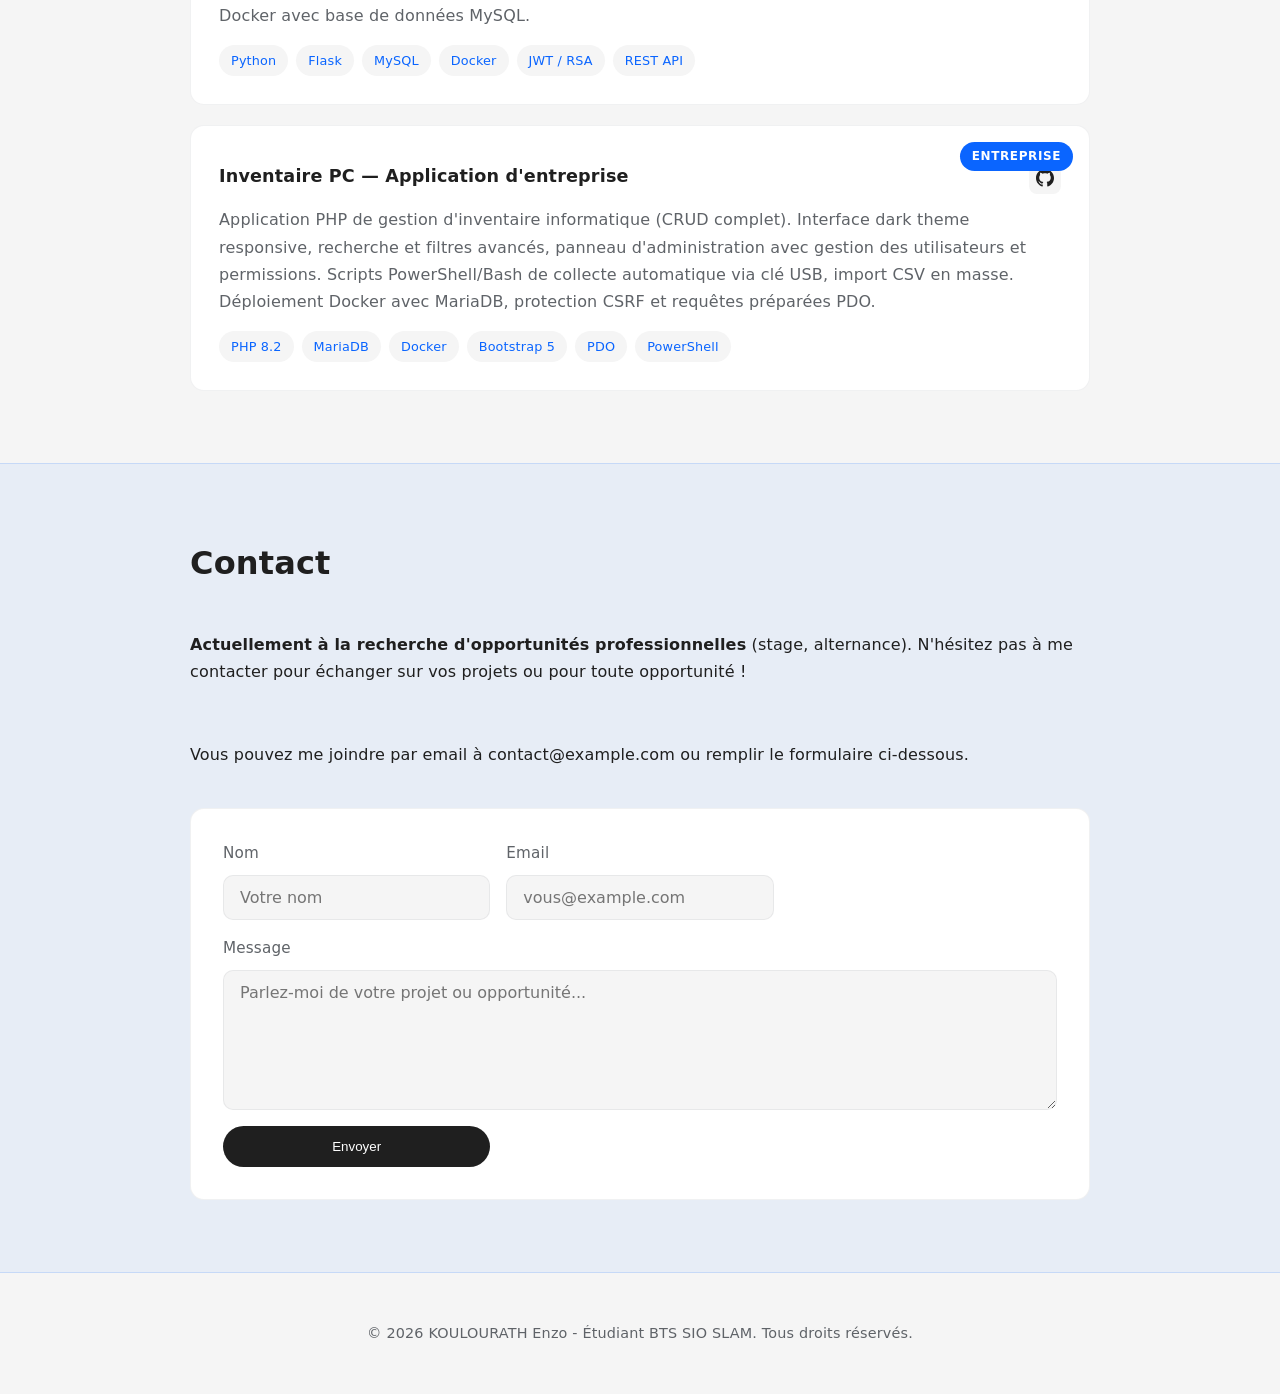
==== commit 523cb18c: "modif" ====
--- a/index.html
+++ b/index.html
@@ -90,7 +90,7 @@
         <section id="apropos" class="section">
             <div class="container section__content">
                 <h2 class="animate">À propos</h2>
-                <div class="about-content animate">
+                <div class="about-content animate animate--left">
                     <p>
                         Passionné par l'informatique et le développement depuis plusieurs années, j'ai choisi de me spécialiser dans le développement 
                         d'applications en intégrant le BTS SIO option SLAM. Cette formation me permet d'acquérir des compétences solides en 
@@ -112,8 +112,8 @@
         <section id="formation" class="section section--education">
             <div class="container section__content">
                 <h2 class="animate">Formation</h2>
-                <div class="education-timeline animate">
-                    <div class="education-item">
+                <div class="education-timeline">
+                    <div class="education-item animate animate--right">
                         <div class="education-year">2024 - 2026</div>
                         <div class="education-content">
                             <h3>BTS SIO - Services Informatiques aux Organisations</h3>
@@ -128,7 +128,7 @@
                             </div>
                         </div>
                     </div>
-                    <div class="education-item">
+                    <div class="education-item animate animate--right">
                         <div class="education-year">Année</div>
                         <div class="education-content">
                             <h3>Baccalauréat</h3>
@@ -137,18 +137,18 @@
                         </div>
                     </div>
                 </div>
-                
-                <div class="certifications animate">
-                    <h3>Certifications</h3>
+
+                <div class="certifications">
+                    <h3 class="animate">Certifications</h3>
                     <div class="certification-list">
-                        <div class="certification-item">
+                        <div class="certification-item animate animate--left">
                             <svg width="20" height="20" viewBox="0 0 24 24" fill="none" stroke="currentColor" stroke-width="2">
                                 <path d="M22 11.08V12a10 10 0 1 1-5.93-9.14"></path>
                                 <polyline points="22 4 12 14.01 9 11.01"></polyline>
                             </svg>
                             <span>Certification PIX (niveau à préciser)</span>
                         </div>
-                        <div class="certification-item">
+                        <div class="certification-item animate animate--left">
                             <svg width="20" height="20" viewBox="0 0 24 24" fill="none" stroke="currentColor" stroke-width="2">
                                 <path d="M22 11.08V12a10 10 0 1 1-5.93-9.14"></path>
                                 <polyline points="22 4 12 14.01 9 11.01"></polyline>
@@ -163,8 +163,8 @@
         <section id="competences" class="section section--skills">
             <div class="container section__content">
                 <h2 class="animate">Compétences techniques</h2>
-                <div class="skills-grid animate">
-                    <div class="skill-category">
+                <div class="skills-grid">
+                    <div class="skill-category animate animate--left">
                         <h3>Langages de programmation</h3>
                         <div class="skill-tags">
                             <span class="skill-tag">Python</span>
@@ -175,7 +175,7 @@
                             <span class="skill-tag">SQL</span>
                         </div>
                     </div>
-                    <div class="skill-category">
+                    <div class="skill-category animate animate--left">
                         <h3>Développement Web</h3>
                         <div class="skill-tags">
                             <span class="skill-tag">HTML5</span>
@@ -186,7 +186,7 @@
                             <span class="skill-tag">Bootstrap</span>
                         </div>
                     </div>
-                    <div class="skill-category">
+                    <div class="skill-category animate animate--left">
                         <h3>Bases de données</h3>
                         <div class="skill-tags">
                             <span class="skill-tag">MySQL</span>
@@ -197,7 +197,7 @@
                             <span class="skill-tag">UML</span>
                         </div>
                     </div>
-                    <div class="skill-category">
+                    <div class="skill-category animate animate--left">
                         <h3>Frameworks & Outils</h3>
                         <div class="skill-tags">
                             <span class="skill-tag">Git / GitHub</span>
@@ -208,7 +208,7 @@
                             <span class="skill-tag">Docker</span>
                         </div>
                     </div>
-                    <div class="skill-category">
+                    <div class="skill-category animate animate--left">
                         <h3>Méthodologies</h3>
                         <div class="skill-tags">
                             <span class="skill-tag">Agile / Scrum</span>
@@ -227,14 +227,14 @@
             <div class="container section__content">
                 <h2 class="animate">Projets & Réalisations</h2>
                 <p class="section-intro animate">Découvrez mes projets personnels et scolaires (PPE - Projets Personnalisés Encadrés)</p>
-                
+
                 <div class="project-list">
                     <article class="project animate">
                         <div class="project__badge">PPE</div>
                         <div class="project__header">
-                            <h3>Gestion de bibliothèque</h3>
+                            <h3>P5 — Système de Gestion Logistique</h3>
                             <div class="project__links">
-                                <a href="https://github.com/NouillesMan" target="_blank" rel="noopener noreferrer" class="project__link" title="Voir sur GitHub">
+                                <a href="https://github.com/BTS-ESNA-2024-2026/P5-stock" target="_blank" rel="noopener noreferrer" class="project__link" title="Voir sur GitHub">
                                     <svg width="18" height="18" viewBox="0 0 24 24" fill="currentColor">
                                         <path d="M12 0c-6.626 0-12 5.373-12 12 0 5.302 3.438 9.8 8.207 11.387.599.111.793-.261.793-.577v-2.234c-3.338.726-4.033-1.416-4.033-1.416-.546-1.387-1.333-1.756-1.333-1.756-1.089-.745.083-.729.083-.729 1.205.084 1.839 1.237 1.839 1.237 1.07 1.834 2.807 1.304 3.492.997.107-.775.418-1.305.762-1.604-2.665-.305-5.467-1.334-5.467-5.931 0-1.311.469-2.381 1.236-3.221-.124-.303-.535-1.524.117-3.176 0 0 1.008-.322 3.301 1.23.957-.266 1.983-.399 3.003-.404 1.02.005 2.047.138 3.006.404 2.291-1.552 3.297-1.23 3.297-1.23.653 1.653.242 2.874.118 3.176.77.84 1.235 1.911 1.235 3.221 0 4.609-2.807 5.624-5.479 5.921.43.372.823 1.102.823 2.222v3.293c0 .319.192.694.801.576 4.765-1.589 8.199-6.086 8.199-11.386 0-6.627-5.373-12-12-12z"/>
                                     </svg>
@@ -242,24 +242,27 @@
                             </div>
                         </div>
                         <p>
-                            Application de gestion de bibliothèque développée en Python avec interface graphique Tkinter. 
-                            Permet la gestion des livres, des emprunts et des utilisateurs avec une base de données SQLite.
-                            Projet réalisé dans le cadre du BTS SIO.
+                            Application web de gestion logistique développée en équipe dans le cadre du BTS SIO.
+                            Permet la gestion d'assets matériels, le suivi des missions et la génération de rapports.
+                            Authentification sécurisée par token JWT avec clés RSA, accès rôle-based (RBAC).
+                            Déploiement conteneurisé via Docker avec base de données MySQL.
                         </p>
                         <div class="project__tags">
                             <span class="project__tag">Python</span>
-                            <span class="project__tag">Tkinter</span>
-                            <span class="project__tag">SQLite</span>
-                            <span class="project__tag">POO</span>
+                            <span class="project__tag">Flask</span>
+                            <span class="project__tag">MySQL</span>
+                            <span class="project__tag">Docker</span>
+                            <span class="project__tag">JWT / RSA</span>
+                            <span class="project__tag">REST API</span>
                         </div>
                     </article>
-                    
+
                     <article class="project animate">
-                        <div class="project__badge">PPE</div>
+                        <div class="project__badge">Entreprise</div>
                         <div class="project__header">
-                            <h3>Site web e-commerce</h3>
+                            <h3>Inventaire PC — Application d'entreprise</h3>
                             <div class="project__links">
-                                <a href="https://github.com/NouillesMan" target="_blank" rel="noopener noreferrer" class="project__link" title="Voir sur GitHub">
+                                <a href="https://github.com/NouillesMan/projet_entreprise" target="_blank" rel="noopener noreferrer" class="project__link" title="Voir sur GitHub">
                                     <svg width="18" height="18" viewBox="0 0 24 24" fill="currentColor">
                                         <path d="M12 0c-6.626 0-12 5.373-12 12 0 5.302 3.438 9.8 8.207 11.387.599.111.793-.261.793-.577v-2.234c-3.338.726-4.033-1.416-4.033-1.416-.546-1.387-1.333-1.756-1.333-1.756-1.089-.745.083-.729.083-.729 1.205.084 1.839 1.237 1.839 1.237 1.07 1.834 2.807 1.304 3.492.997.107-.775.418-1.305.762-1.604-2.665-.305-5.467-1.334-5.467-5.931 0-1.311.469-2.381 1.236-3.221-.124-.303-.535-1.524.117-3.176 0 0 1.008-.322 3.301 1.23.957-.266 1.983-.399 3.003-.404 1.02.005 2.047.138 3.006.404 2.291-1.552 3.297-1.23 3.297-1.23.653 1.653.242 2.874.118 3.176.77.84 1.235 1.911 1.235 3.221 0 4.609-2.807 5.624-5.479 5.921.43.372.823 1.102.823 2.222v3.293c0 .319.192.694.801.576 4.765-1.589 8.199-6.086 8.199-11.386 0-6.627-5.373-12-12-12z"/>
                                     </svg>
@@ -267,38 +270,18 @@
                             </div>
                         </div>
                         <p>
-                            Boutique en ligne développée avec PHP et MySQL. Intègre un système d'authentification, 
-                            un panier d'achat, une gestion des produits et des commandes. Architecture MVC avec Symfony.
+                            Application PHP de gestion d'inventaire informatique (CRUD complet). Interface dark theme responsive,
+                            recherche et filtres avancés, panneau d'administration avec gestion des utilisateurs et permissions.
+                            Scripts PowerShell/Bash de collecte automatique via clé USB, import CSV en masse.
+                            Déploiement Docker avec MariaDB, protection CSRF et requêtes préparées PDO.
                         </p>
                         <div class="project__tags">
-                            <span class="project__tag">PHP</span>
-                            <span class="project__tag">Symfony</span>
-                            <span class="project__tag">MySQL</span>
-                            <span class="project__tag">Bootstrap</span>
-                        </div>
-                    </article>
-                    
-                    <article class="project animate">
-                        <div class="project__badge">Perso</div>
-                        <div class="project__header">
-                            <h3>API REST de gestion de tâches</h3>
-                            <div class="project__links">
-                                <a href="https://github.com/NouillesMan" target="_blank" rel="noopener noreferrer" class="project__link" title="Voir sur GitHub">
-                                    <svg width="18" height="18" viewBox="0 0 24 24" fill="currentColor">
-                                        <path d="M12 0c-6.626 0-12 5.373-12 12 0 5.302 3.438 9.8 8.207 11.387.599.111.793-.261.793-.577v-2.234c-3.338.726-4.033-1.416-4.033-1.416-.546-1.387-1.333-1.756-1.333-1.756-1.089-.745.083-.729.083-.729 1.205.084 1.839 1.237 1.839 1.237 1.07 1.834 2.807 1.304 3.492.997.107-.775.418-1.305.762-1.604-2.665-.305-5.467-1.334-5.467-5.931 0-1.311.469-2.381 1.236-3.221-.124-.303-.535-1.524.117-3.176 0 0 1.008-.322 3.301 1.23.957-.266 1.983-.399 3.003-.404 1.02.005 2.047.138 3.006.404 2.291-1.552 3.297-1.23 3.297-1.23.653 1.653.242 2.874.118 3.176.77.84 1.235 1.911 1.235 3.221 0 4.609-2.807 5.624-5.479 5.921.43.372.823 1.102.823 2.222v3.293c0 .319.192.694.801.576 4.765-1.589 8.199-6.086 8.199-11.386 0-6.627-5.373-12-12-12z"/>
-                                    </svg>
-                                </a>
-                            </div>
-                        </div>
-                        <p>
-                            API RESTful développée avec Node.js et Express pour gérer des listes de tâches. 
-                            Authentification JWT, documentation Swagger et tests unitaires avec Jest.
-                        </p>
-                        <div class="project__tags">
-                            <span class="project__tag">Node.js</span>
-                            <span class="project__tag">Express</span>
-                            <span class="project__tag">MongoDB</span>
-                            <span class="project__tag">JWT</span>
+                            <span class="project__tag">PHP 8.2</span>
+                            <span class="project__tag">MariaDB</span>
+                            <span class="project__tag">Docker</span>
+                            <span class="project__tag">Bootstrap 5</span>
+                            <span class="project__tag">PDO</span>
+                            <span class="project__tag">PowerShell</span>
                         </div>
                     </article>
                 </div>
@@ -316,7 +299,7 @@
                     Vous pouvez me joindre par email à <a href="mailto:contact@example.com">contact@example.com</a> 
                     ou remplir le formulaire ci-dessous.
                 </p>
-                <form id="contact-form" class="form animate">
+                <form id="contact-form" class="form animate animate--left">
                     <label class="form__field">
                         <span>Nom</span>
                         <input type="text" name="name" placeholder="Votre nom" required>
--- a/styles.css
+++ b/styles.css
@@ -8,6 +8,9 @@
     --border: rgba(15, 23, 42, 0.06);
     --border-hover: rgba(10, 101, 255, 0.4);
     --radius: 14px;
+    --radius-pill: 999px;
+    --color-error: #ef4444;
+    --color-success: #10b981;
     font-family: "Inter", "Segoe UI", system-ui, -apple-system, sans-serif;
 }
 
@@ -57,7 +60,7 @@
     position: sticky;
     top: 0;
     z-index: 100;
-    transition: all 0.3s ease;
+    transition: background-color 0.3s ease, box-shadow 0.3s ease, border-color 0.3s ease;
 }
 
 .header--scrolled {
@@ -197,7 +200,7 @@
     border-radius: 50%;
     background-color: var(--surface);
     border: 1px solid var(--border);
-    transition: all 0.2s ease;
+    transition: border-color 0.2s ease, transform 0.2s ease;
 }
 
 .social-links a:hover {
@@ -211,10 +214,10 @@
     align-items: center;
     justify-content: center;
     padding: 0.75rem 1.6rem;
-    border-radius: 999px;
+    border-radius: var(--radius-pill);
     border: 1px solid var(--border);
     background-color: var(--surface);
-    transition: all 0.2s ease;
+    transition: border-color 0.2s ease, transform 0.2s ease, background-color 0.2s ease, color 0.2s ease;
     font-weight: 500;
     cursor: pointer;
 }
@@ -324,7 +327,7 @@
     padding: 0.35rem 0.85rem;
     background-color: var(--background);
     border: 1px solid var(--border);
-    border-radius: 999px;
+    border-radius: var(--radius-pill);
     font-size: 0.8rem;
     color: var(--muted);
 }
@@ -384,9 +387,9 @@
     padding: 0.4rem 0.9rem;
     background-color: var(--surface);
     border: 1px solid var(--border);
-    border-radius: 999px;
+    border-radius: var(--radius-pill);
     font-size: 0.85rem;
-    transition: all 0.2s ease;
+    transition: border-color 0.2s ease, transform 0.2s ease;
 }
 
 .skill-tag:hover {
@@ -408,7 +411,7 @@
     border: 1px solid var(--border);
     display: grid;
     gap: 0.75rem;
-    transition: all 0.3s ease;
+    transition: border-color 0.3s ease, transform 0.3s ease, box-shadow 0.3s ease;
     position: relative;
 }
 
@@ -429,7 +432,7 @@
     padding: 0.25rem 0.75rem;
     background-color: var(--accent);
     color: white;
-    border-radius: 999px;
+    border-radius: var(--radius-pill);
     font-size: 0.75rem;
     font-weight: 600;
     text-transform: uppercase;
@@ -485,7 +488,7 @@
 .project__tag {
     padding: 0.3rem 0.75rem;
     background-color: var(--background);
-    border-radius: 999px;
+    border-radius: var(--radius-pill);
     font-size: 0.8rem;
     color: var(--accent);
     font-weight: 500;
@@ -552,7 +555,7 @@
 }
 
 .form__error {
-    color: #ef4444;
+    color: var(--color-error);
     font-size: 0.85rem;
     margin-top: 0.25rem;
 }
@@ -560,7 +563,7 @@
 .form__success {
     grid-column: 1 / -1;
     padding: 1rem;
-    background-color: #10b981;
+    background-color: var(--color-success);
     color: white;
     border-radius: 10px;
     text-align: center;
@@ -578,13 +581,53 @@
 /* Animations */
 .animate {
     opacity: 0;
-    transform: translateY(20px);
+    --tx: 0px;
+    --ty: 24px;
+    transform: translate(var(--tx), var(--ty));
     transition: opacity 0.6s ease, transform 0.6s ease;
 }
+
+.animate--left  { --tx: -40px; --ty: 0px; }
+.animate--right { --tx:  40px; --ty: 0px; }
 
 .animate-in {
     opacity: 1;
-    transform: translateY(0);
+    --tx: 0px;
+    --ty: 0px;
+}
+
+/* Stagger hero */
+.hero__content > .animate:nth-child(2) { transition-delay: 0.08s; }
+.hero__content > .animate:nth-child(3) { transition-delay: 0.16s; }
+.hero__content > .animate:nth-child(4) { transition-delay: 0.24s; }
+.hero__content > .animate:nth-child(5) { transition-delay: 0.32s; }
+
+/* Stagger formation */
+.education-timeline .education-item:nth-child(2) { transition-delay: 0.15s; }
+
+/* Stagger certifications */
+.certification-list .certification-item:nth-child(2) { transition-delay: 0.12s; }
+
+/* Stagger compétences */
+.skills-grid .skill-category:nth-child(2) { transition-delay: 0.08s; }
+.skills-grid .skill-category:nth-child(3) { transition-delay: 0.16s; }
+.skills-grid .skill-category:nth-child(4) { transition-delay: 0.24s; }
+.skills-grid .skill-category:nth-child(5) { transition-delay: 0.32s; }
+
+/* Stagger projets */
+.project-list .project:nth-child(2) { transition-delay: 0.12s; }
+.project-list .project:nth-child(3) { transition-delay: 0.24s; }
+
+/* Stagger contact */
+.section--accent .section__content > .animate:nth-child(3) { transition-delay: 0.08s; }
+.section--accent .section__content > .animate:nth-child(4) { transition-delay: 0.16s; }
+
+@media (prefers-reduced-motion: reduce) {
+    .animate {
+        --tx: 0px;
+        --ty: 0px;
+        transition: opacity 0.3s ease;
+    }
 }
 
 @keyframes slideIn {
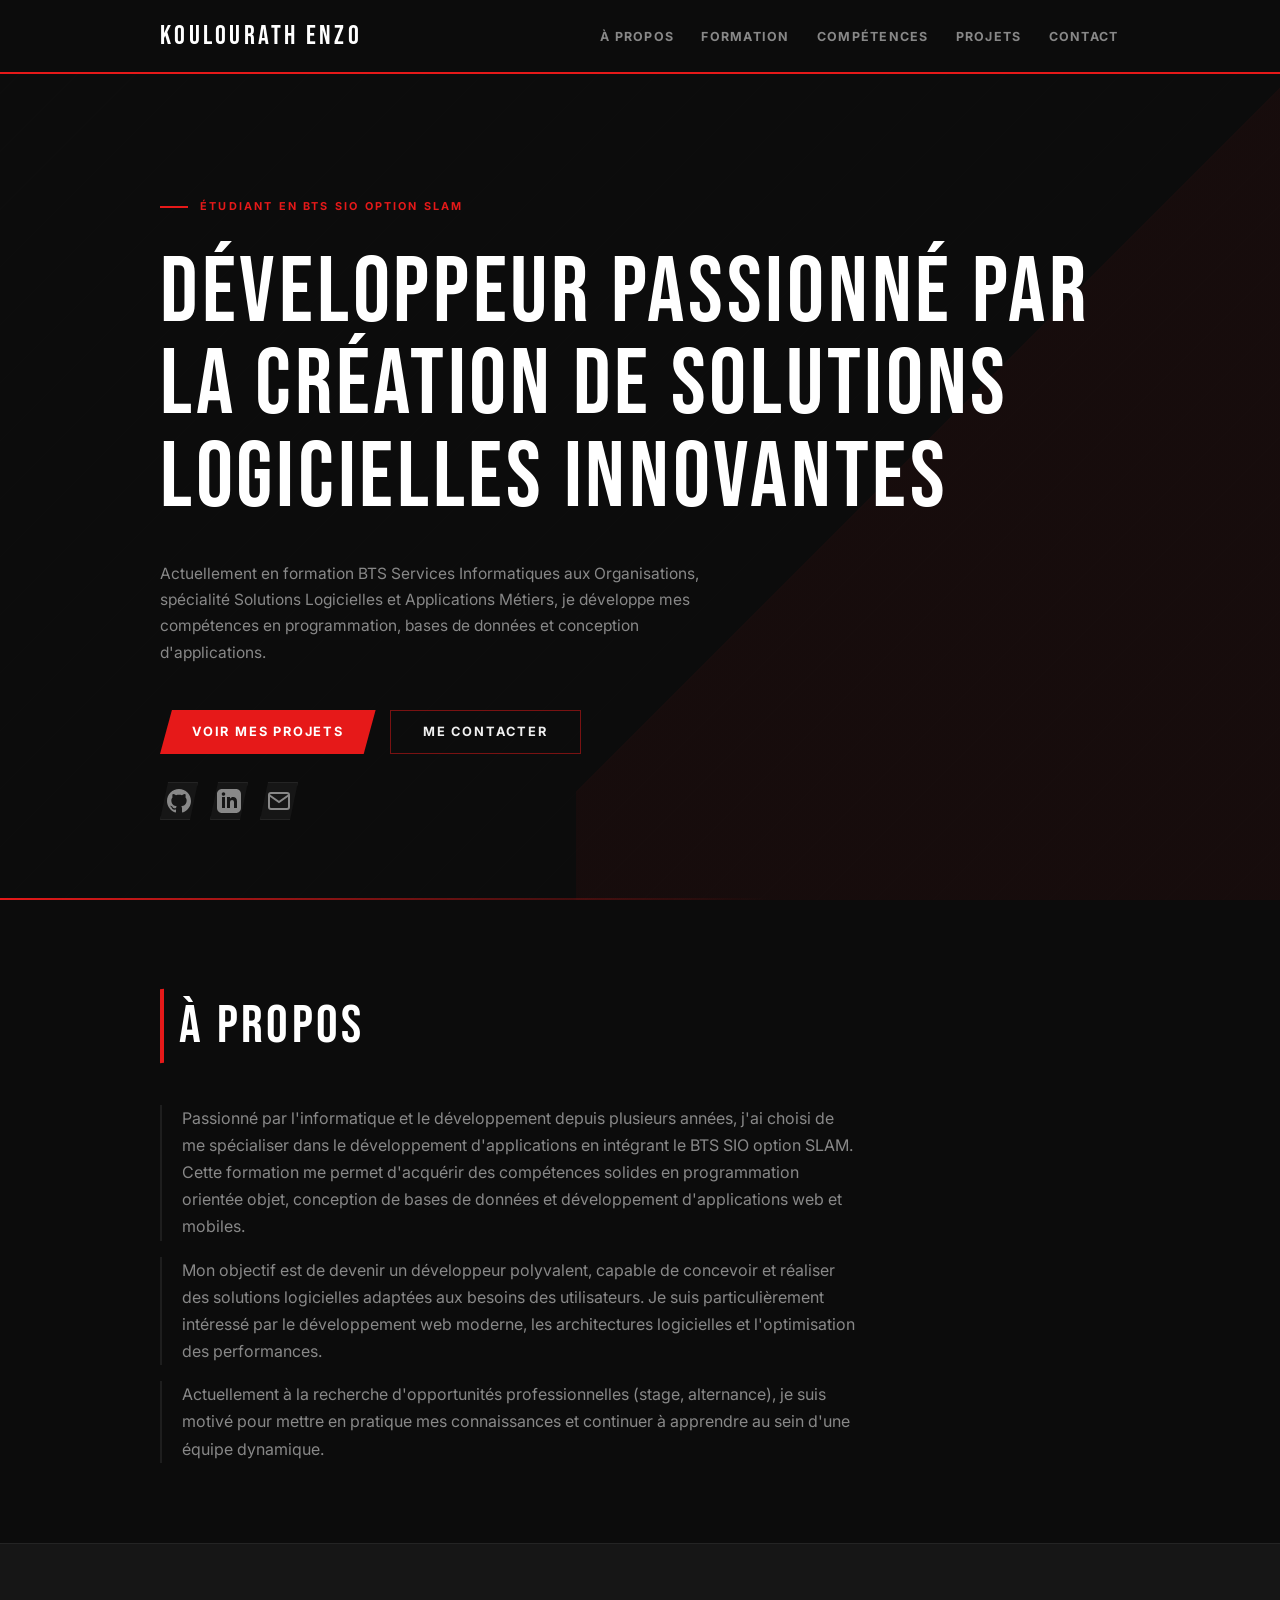
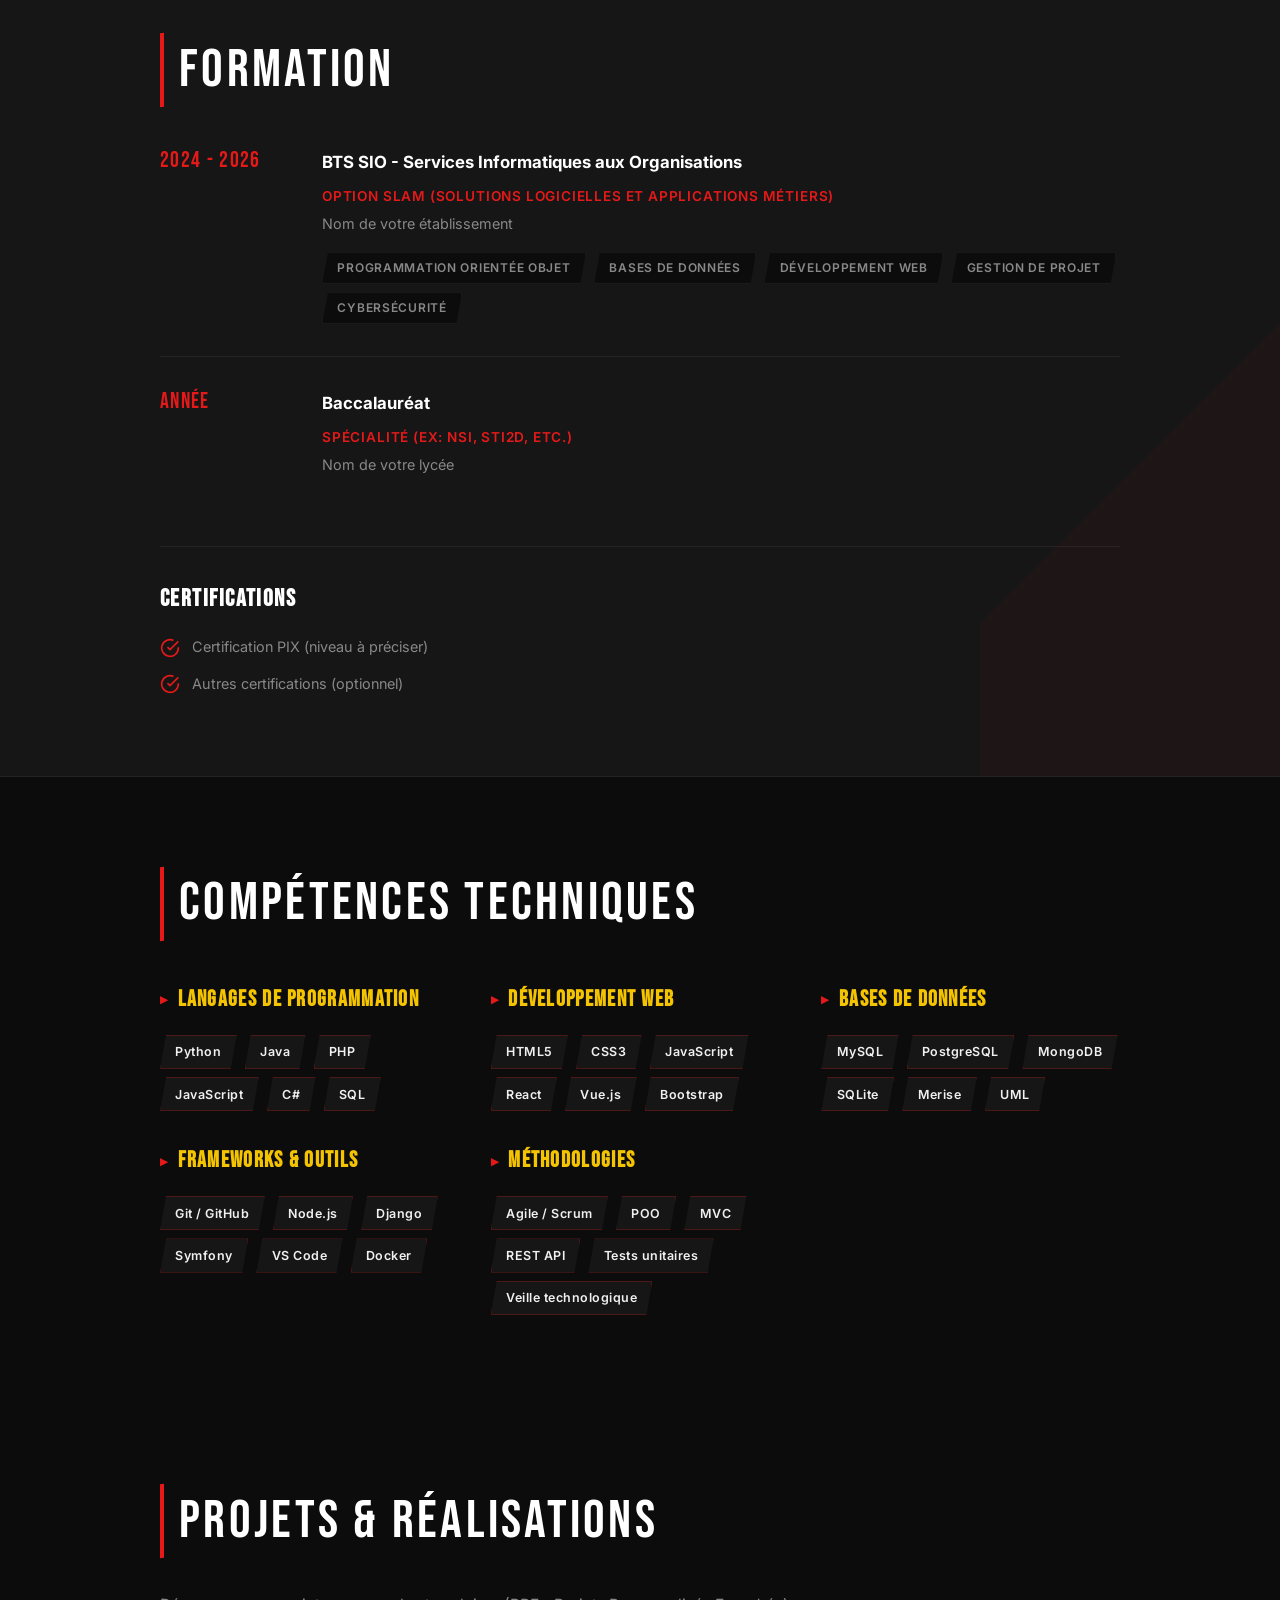
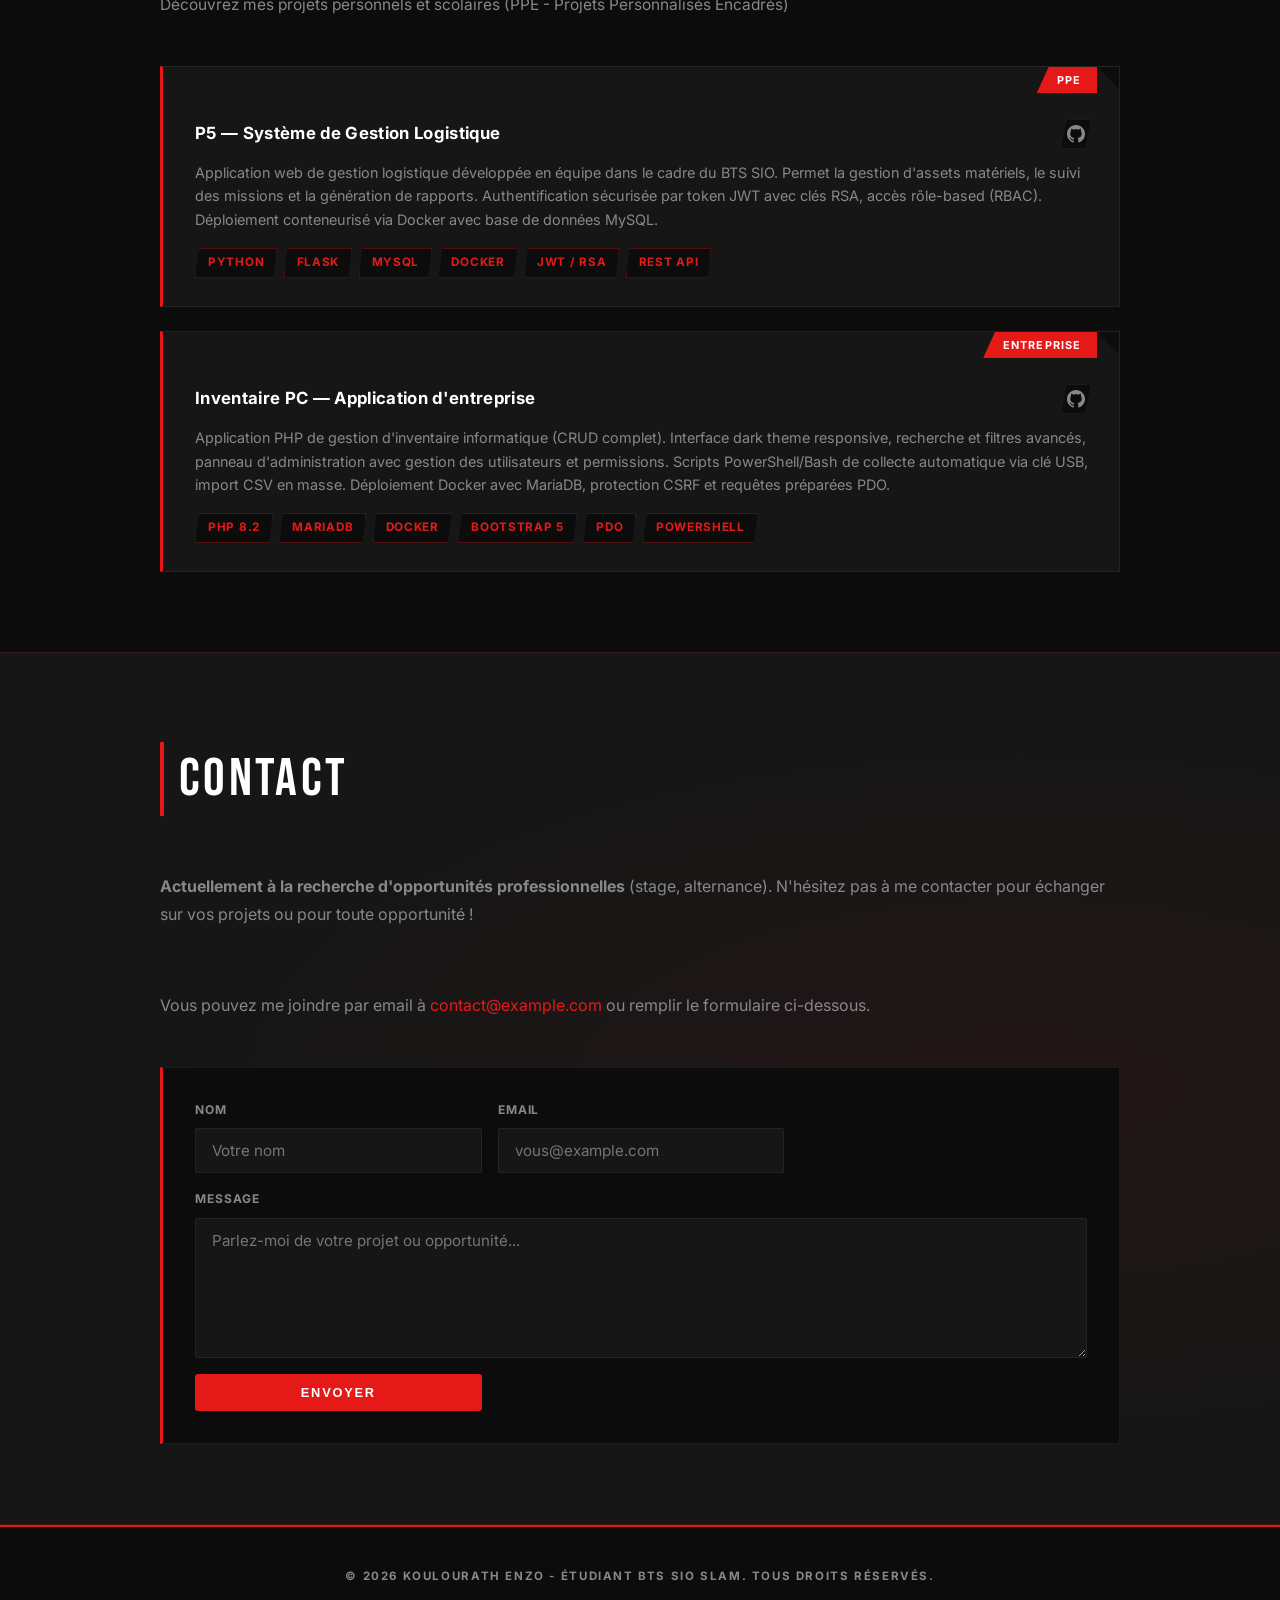
==== commit 4db40f58: "truc changer" ====
--- a/index.html
+++ b/index.html
@@ -1,8 +1,9 @@
 <!DOCTYPE html>
-<html lang="fr">
+<html lang="fr" data-theme="dark">
 <head>
     <meta charset="UTF-8">
     <meta name="viewport" content="width=device-width, initial-scale=1.0">
+    <meta name="color-scheme" content="dark">
     <meta name="description" content="Portfolio de KOULOURATH Enzo - Étudiant en BTS SIO option SLAM, développeur passionné à la recherche d'opportunités professionnelles.">
     <meta name="keywords" content="BTS SIO, SLAM, développeur, étudiant, stage, alternance, portfolio, développement logiciel">
     <meta name="author" content="KOULOURATH Enzo">
--- a/styles.css
+++ b/styles.css
@@ -1,291 +1,417 @@
+@import url('https://fonts.googleapis.com/css2?family=Bebas+Neue&family=Inter:wght@400;500;600;700&display=swap');
+
+/* ============================================================
+   VARIABLES
+   ============================================================ */
 :root {
-    color-scheme: light;
-    --background: #f5f5f5;
-    --surface: #ffffff;
-    --text: #1f1f1f;
-    --muted: #5f6368;
-    --accent: #0a65ff;
-    --border: rgba(15, 23, 42, 0.06);
-    --border-hover: rgba(10, 101, 255, 0.4);
-    --radius: 14px;
-    --radius-pill: 999px;
-    --color-error: #ef4444;
-    --color-success: #10b981;
-    font-family: "Inter", "Segoe UI", system-ui, -apple-system, sans-serif;
-}
-
-[data-theme="dark"] {
     color-scheme: dark;
-    --background: #0f1419;
-    --surface: #1a1f29;
-    --text: #e6edf3;
-    --muted: #8b949e;
-    --accent: #4493f8;
-    --border: rgba(240, 246, 252, 0.1);
-    --border-hover: rgba(68, 147, 248, 0.5);
-}
-
-* {
-    box-sizing: border-box;
-}
+    --bg:        #0c0c0c;
+    --bg2:       #111111;
+    --surface:   #161616;
+    --surface2:  #1e1e1e;
+    --text:      #f0f0f0;
+    --muted:     #888888;
+    --accent:    #e61919;
+    --accent-dim: rgba(230, 25, 25, 0.12);
+    --accent-glow: rgba(230, 25, 25, 0.35);
+    --gold:      #f5c400;
+    --border:    rgba(255,255,255,0.06);
+    --border-hover: #e61919;
+    --radius:    3px;
+    --radius-pill: 2px;
+    --color-error:   #ff4444;
+    --color-success: #22c55e;
+
+    /* compat aliases used by script.js */
+    --background: var(--bg);
+
+    font-family: "Inter", system-ui, -apple-system, sans-serif;
+}
+
+/* light theme stays dark — P5 is always dark */
+[data-theme="light"] {
+    --bg:      #0f0f0f;
+    --bg2:     #131313;
+    --surface: #1a1a1a;
+}
+
+/* ============================================================
+   RESET & BASE
+   ============================================================ */
+*, *::before, *::after { box-sizing: border-box; }
+
+html { scroll-behavior: smooth; }
 
 body {
     margin: 0;
-    background-color: var(--background);
+    background-color: var(--bg);
     color: var(--text);
     line-height: 1.7;
-    letter-spacing: 0.01em;
-    transition: background-color 0.3s ease, color 0.3s ease;
+    overflow-x: hidden;
+}
+
+/* Diagonal hatching overlay — very subtle P5 texture */
+body::after {
+    content: "";
+    position: fixed;
+    inset: 0;
+    background: repeating-linear-gradient(
+        -45deg,
+        transparent,
+        transparent 40px,
+        rgba(255,255,255,0.008) 40px,
+        rgba(255,255,255,0.008) 41px
+    );
+    pointer-events: none;
+    z-index: -1;
 }
 
 a {
     color: inherit;
     text-decoration: none;
-    transition: color 0.2s ease;
-}
-
-a:hover {
-    color: var(--accent);
-}
-
+    transition: color 0.15s;
+}
+a:hover { color: var(--accent); }
+
+/* ============================================================
+   LAYOUT
+   ============================================================ */
 .container {
-    width: min(900px, 88%);
+    width: min(960px, 90%);
     margin: 0 auto;
 }
 
-/* Header */
+/* ============================================================
+   HEADER
+   ============================================================ */
 .header {
-    background-color: var(--surface);
-    border-bottom: 1px solid var(--border);
+    background-color: var(--bg);
+    border-bottom: 2px solid var(--accent);
     position: sticky;
     top: 0;
     z-index: 100;
-    transition: background-color 0.3s ease, box-shadow 0.3s ease, border-color 0.3s ease;
+    transition: box-shadow 0.3s;
 }
 
 .header--scrolled {
-    box-shadow: 0 4px 12px rgba(0, 0, 0, 0.05);
-}
-
-[data-theme="dark"] .header--scrolled {
-    box-shadow: 0 4px 12px rgba(0, 0, 0, 0.3);
+    box-shadow: 0 4px 20px rgba(230, 25, 25, 0.18);
 }
 
 .header__content {
     display: flex;
     align-items: center;
     justify-content: space-between;
-    padding: 1.5rem 0;
+    padding: 1.25rem 0;
 }
 
 .logo {
-    font-weight: 600;
-    letter-spacing: 0.06em;
-    text-transform: uppercase;
-    font-size: 0.95rem;
-}
-
+    font-family: 'Bebas Neue', sans-serif;
+    font-size: 1.7rem;
+    letter-spacing: 0.12em;
+    color: #ffffff;
+    text-transform: uppercase;
+    position: relative;
+    line-height: 1;
+}
+
+/* ============================================================
+   NAVIGATION
+   ============================================================ */
 .nav {
     display: flex;
     align-items: center;
     gap: 1.5rem;
-    font-size: 0.95rem;
+    font-size: 0.78rem;
+    font-weight: 700;
+    letter-spacing: 0.1em;
+    text-transform: uppercase;
 }
 
 .nav a {
     position: relative;
-    padding-bottom: 0.25rem;
-}
-
-.nav a::after {
+    color: var(--muted);
+    padding: 0.35rem 0.1rem;
+    transition: color 0.15s;
+    z-index: 0;
+}
+
+.nav a:hover { color: #ffffff; }
+
+/* P5 wiggle selector behind nav items */
+.nav a::before {
     content: "";
     position: absolute;
-    inset: auto 0 -0.25rem 0;
-    height: 1px;
-    background-color: var(--border-hover);
-    transform: scaleX(0);
-    transform-origin: left;
-    transition: transform 0.2s ease;
-}
-
-.nav a:hover::after {
-    transform: scaleX(1);
-}
-
-/* Theme Toggle */
-.theme-toggle {
-    background: none;
-    border: none;
-    cursor: pointer;
-    padding: 0.5rem;
-    display: flex;
-    align-items: center;
-    justify-content: center;
-    color: var(--text);
-    border-radius: 8px;
-    transition: background-color 0.2s ease;
-}
-
-.theme-toggle:hover {
-    background-color: var(--background);
-}
-
-.sun-icon {
-    display: none;
-}
-
-.moon-icon {
-    display: block;
-}
-
-[data-theme="dark"] .sun-icon {
-    display: block;
-}
-
-[data-theme="dark"] .moon-icon {
-    display: none;
-}
-
-/* Hero Section */
+    inset: -6px -10px;
+    background: var(--accent);
+    z-index: -1;
+    opacity: 0;
+    clip-path: polygon(10% 10%, 89% 6%, 94% 91%, 10% 90%);
+    pointer-events: none;
+}
+
+.nav a:hover::before {
+    opacity: 1;
+    animation: wiggle 0.4s linear infinite;
+}
+
+@keyframes wiggle {
+    0%   { clip-path: polygon(10% 10%, 89%  6%, 94% 91%, 10% 90%); }
+    50%  { clip-path: polygon( 1%  5%, 93% 20%, 88% 87%,  6% 70%); }
+    100% { clip-path: polygon(10% 10%, 89%  6%, 94% 91%, 10% 90%); }
+}
+
+/* Hide theme toggle — P5 aesthetic is always dark */
+.theme-toggle { display: none; }
+.sun-icon, .moon-icon { display: none; }
+
+/* ============================================================
+   HERO
+   ============================================================ */
 .hero {
-    padding: 6rem 0 4.5rem;
+    padding: 7rem 0 5rem;
+    position: relative;
+    overflow: hidden;
+}
+
+/* Diagonal red gradient in bg */
+.hero::before {
+    content: "";
+    position: absolute;
+    right: -5%;
+    top: 0;
+    bottom: 0;
+    width: 60%;
+    background: linear-gradient(135deg, transparent 45%, rgba(230,25,25,0.05) 45%);
+    pointer-events: none;
+}
+
+/* Bottom accent line */
+.hero::after {
+    content: "";
+    position: absolute;
+    bottom: 0;
+    left: 0;
+    width: 60%;
+    height: 2px;
+    background: linear-gradient(to right, var(--accent), transparent);
 }
 
 .hero__content {
     display: grid;
     gap: 1.25rem;
+    position: relative;
 }
 
 .hero__eyebrow {
-    text-transform: uppercase;
-    letter-spacing: 0.12em;
-    font-size: 0.75rem;
-    color: var(--muted);
-}
-
-.hero__title {
-    font-size: clamp(2.2rem, 5vw, 2.9rem);
-    font-weight: 600;
-    margin: 0;
-    line-height: 1.2;
-}
-
-.hero__text {
-    max-width: 580px;
-    color: var(--muted);
-    font-size: 1.05rem;
-}
-
-.hero__actions {
     display: flex;
     align-items: center;
     gap: 0.75rem;
+    text-transform: uppercase;
+    letter-spacing: 0.2em;
+    font-size: 0.68rem;
+    font-weight: 700;
+    color: var(--accent);
+}
+
+.hero__eyebrow::before {
+    content: "";
+    display: inline-block;
+    flex-shrink: 0;
+    width: 28px;
+    height: 2px;
+    background: var(--accent);
+}
+
+.hero__title {
+    font-family: 'Bebas Neue', sans-serif;
+    font-size: clamp(3.2rem, 8vw, 5.8rem);
+    font-weight: 400;
+    margin: 0;
+    line-height: 1.0;
+    letter-spacing: 0.04em;
+    color: #ffffff;
+    text-transform: uppercase;
+}
+
+.hero__text {
+    max-width: 560px;
+    color: var(--muted);
+    font-size: 0.97rem;
+}
+
+.hero__actions {
+    display: flex;
+    align-items: center;
+    gap: 0.9rem;
     flex-wrap: wrap;
     margin-top: 0.5rem;
 }
 
-/* Social Links */
+/* ============================================================
+   SOCIAL LINKS
+   ============================================================ */
 .social-links {
     display: flex;
-    gap: 1rem;
-    margin-top: 1rem;
+    gap: 0.75rem;
+    margin-top: 0.5rem;
 }
 
 .social-links a {
     display: flex;
     align-items: center;
     justify-content: center;
-    width: 40px;
-    height: 40px;
-    border-radius: 50%;
+    width: 38px;
+    height: 38px;
     background-color: var(--surface);
     border: 1px solid var(--border);
-    transition: border-color 0.2s ease, transform 0.2s ease;
+    /* Parallelogram shape */
+    clip-path: polygon(8px 0%, 100% 0%, calc(100% - 8px) 100%, 0% 100%);
+    transition: background-color 0.2s, transform 0.2s;
+    color: var(--muted);
 }
 
 .social-links a:hover {
-    border-color: var(--accent);
+    background-color: var(--accent);
+    color: #ffffff;
     transform: translateY(-2px);
 }
 
-/* Buttons */
+/* ============================================================
+   BUTTONS
+   ============================================================ */
 .btn {
     display: inline-flex;
     align-items: center;
     justify-content: center;
-    padding: 0.75rem 1.6rem;
-    border-radius: var(--radius-pill);
-    border: 1px solid var(--border);
-    background-color: var(--surface);
-    transition: border-color 0.2s ease, transform 0.2s ease, background-color 0.2s ease, color 0.2s ease;
-    font-weight: 500;
+    padding: 0.7rem 2rem;
+    font-size: 0.8rem;
+    font-weight: 700;
+    letter-spacing: 0.14em;
+    text-transform: uppercase;
     cursor: pointer;
+    border: none;
+    background-color: var(--accent);
+    color: #ffffff;
+    clip-path: polygon(12px 0%, 100% 0%, calc(100% - 12px) 100%, 0% 100%);
+    transition: background-color 0.2s, transform 0.2s;
 }
 
 .btn:hover {
-    border-color: var(--border-hover);
-    transform: translateY(-1px);
+    background-color: #cc0000;
+    transform: translateY(-2px);
+    color: #ffffff;
 }
 
 .btn--ghost {
     background-color: transparent;
+    clip-path: none;
+    border: 1px solid rgba(230,25,25,0.5);
+    color: var(--text);
+    padding: 0.65rem 2rem;
+}
+
+.btn--ghost:hover {
+    background-color: var(--accent-dim);
+    border-color: var(--accent);
+    color: #ffffff;
 }
 
 .btn--full {
     width: 100%;
-    border-color: transparent;
-    background-color: var(--text);
-    color: var(--surface);
-}
-
-.btn--full:hover {
-    background-color: var(--accent);
-}
-
-/* Sections */
-.section {
-    padding: 4.5rem 0;
-}
+    clip-path: none;
+    border-radius: var(--radius);
+}
+
+.btn--full:hover { background-color: #cc0000; }
+
+/* ============================================================
+   SECTIONS — COMMON
+   ============================================================ */
+.section { padding: 5rem 0; }
 
 .section__content {
     display: grid;
-    gap: 1.5rem;
-}
-
+    gap: 2rem;
+}
+
+/* P5-style title: Bebas Neue + red vertical bar */
 .section h2 {
     margin: 0;
-    font-size: clamp(1.6rem, 3vw, 2rem);
+    font-family: 'Bebas Neue', sans-serif;
+    font-size: clamp(2.4rem, 5vw, 3.4rem);
+    font-weight: 400;
+    letter-spacing: 0.06em;
+    color: #ffffff;
+    text-transform: uppercase;
+    position: relative;
+    display: inline-block;
+    padding-left: 1.2rem;
+}
+
+.section h2::before {
+    content: "";
+    position: absolute;
+    left: 0;
+    top: 10%;
+    height: 80%;
+    width: 4px;
+    background: var(--accent);
+    transform: skewY(-8deg);
 }
 
 .section-intro {
     color: var(--muted);
-    font-size: 1.05rem;
+    font-size: 0.97rem;
     margin-top: -0.5rem;
 }
 
 .about-content {
     max-width: 700px;
-}
-
-/* Education Section */
+    display: grid;
+    gap: 1rem;
+}
+
+.about-content p {
+    color: var(--muted);
+    border-left: 2px solid var(--surface2);
+    padding-left: 1.25rem;
+    margin: 0;
+}
+
+/* ============================================================
+   EDUCATION
+   ============================================================ */
 .section--education {
     background-color: var(--surface);
     border-top: 1px solid var(--border);
     border-bottom: 1px solid var(--border);
+    position: relative;
+    overflow: hidden;
+}
+
+.section--education::before {
+    content: "";
+    position: absolute;
+    top: 0;
+    right: 0;
+    bottom: 0;
+    width: 300px;
+    background: linear-gradient(135deg, transparent 60%, rgba(230,25,25,0.04) 60%);
+    pointer-events: none;
 }
 
 .education-timeline {
     display: grid;
     gap: 2rem;
-    margin-top: 1rem;
 }
 
 .education-item {
     display: grid;
-    grid-template-columns: 120px 1fr;
+    grid-template-columns: 130px 1fr;
     gap: 2rem;
     padding-bottom: 2rem;
     border-bottom: 1px solid var(--border);
+    position: relative;
 }
 
 .education-item:last-child {
@@ -294,26 +420,33 @@
 }
 
 .education-year {
-    font-weight: 600;
+    font-family: 'Bebas Neue', sans-serif;
+    font-size: 1.4rem;
+    letter-spacing: 0.06em;
     color: var(--accent);
-    font-size: 0.95rem;
+    line-height: 1.2;
 }
 
 .education-content h3 {
-    margin: 0 0 0.5rem 0;
-    font-size: 1.2rem;
+    margin: 0 0 0.5rem;
+    font-size: 1.05rem;
+    font-weight: 700;
+    color: #ffffff;
 }
 
 .education-specialty {
     color: var(--accent);
-    font-weight: 500;
+    font-weight: 600;
+    font-size: 0.85rem;
     margin: 0.25rem 0;
+    text-transform: uppercase;
+    letter-spacing: 0.06em;
 }
 
 .education-school {
     color: var(--muted);
+    font-size: 0.9rem;
     margin: 0.25rem 0;
-    font-size: 0.95rem;
 }
 
 .education-skills {
@@ -324,15 +457,20 @@
 }
 
 .education-tag {
-    padding: 0.35rem 0.85rem;
-    background-color: var(--background);
+    padding: 0.3rem 0.9rem;
+    background-color: var(--bg);
     border: 1px solid var(--border);
-    border-radius: var(--radius-pill);
-    font-size: 0.8rem;
-    color: var(--muted);
-}
-
-/* Certifications */
+    clip-path: polygon(6px 0%, 100% 0%, calc(100% - 6px) 100%, 0% 100%);
+    font-size: 0.75rem;
+    font-weight: 600;
+    color: var(--muted);
+    text-transform: uppercase;
+    letter-spacing: 0.06em;
+}
+
+/* ============================================================
+   CERTIFICATIONS
+   ============================================================ */
 .certifications {
     margin-top: 2rem;
     padding-top: 2rem;
@@ -340,20 +478,22 @@
 }
 
 .certifications h3 {
-    margin: 0 0 1rem 0;
-    font-size: 1.1rem;
-}
-
-.certification-list {
-    display: grid;
-    gap: 0.75rem;
-}
+    margin: 0 0 1rem;
+    font-family: 'Bebas Neue', sans-serif;
+    font-size: 1.5rem;
+    letter-spacing: 0.06em;
+    color: #ffffff;
+    text-transform: uppercase;
+}
+
+.certification-list { display: grid; gap: 0.75rem; }
 
 .certification-item {
     display: flex;
     align-items: center;
     gap: 0.75rem;
     color: var(--muted);
+    font-size: 0.9rem;
 }
 
 .certification-item svg {
@@ -361,20 +501,36 @@
     flex-shrink: 0;
 }
 
-/* Skills Section */
-.section--skills {
-    background-color: var(--background);
-}
+/* ============================================================
+   SKILLS
+   ============================================================ */
+.section--skills { background-color: var(--bg); }
 
 .skills-grid {
     display: grid;
     gap: 2rem;
-    grid-template-columns: repeat(auto-fit, minmax(250px, 1fr));
+    grid-template-columns: repeat(auto-fit, minmax(230px, 1fr));
 }
 
 .skill-category h3 {
-    margin: 0 0 1rem 0;
-    font-size: 1.1rem;
+    margin: 0 0 1rem;
+    font-family: 'Bebas Neue', sans-serif;
+    font-size: 1.35rem;
+    letter-spacing: 0.06em;
+    color: var(--gold);
+    text-transform: uppercase;
+    position: relative;
+    padding-left: 1.1rem;
+}
+
+.skill-category h3::before {
+    content: "▶";
+    position: absolute;
+    left: 0;
+    font-size: 0.6rem;
+    color: var(--accent);
+    top: 50%;
+    transform: translateY(-50%);
 }
 
 .skill-tags {
@@ -384,59 +540,69 @@
 }
 
 .skill-tag {
-    padding: 0.4rem 0.9rem;
+    padding: 0.35rem 0.9rem;
     background-color: var(--surface);
-    border: 1px solid var(--border);
-    border-radius: var(--radius-pill);
-    font-size: 0.85rem;
-    transition: border-color 0.2s ease, transform 0.2s ease;
+    border: 1px solid rgba(230, 25, 25, 0.25);
+    clip-path: polygon(6px 0%, 100% 0%, calc(100% - 6px) 100%, 0% 100%);
+    font-size: 0.78rem;
+    font-weight: 600;
+    letter-spacing: 0.04em;
+    transition: background-color 0.15s, border-color 0.15s, transform 0.15s;
 }
 
 .skill-tag:hover {
+    background-color: var(--accent);
     border-color: var(--accent);
-    background-color: var(--surface);
-    transform: translateY(-1px);
-}
-
-/* Projects */
-.project-list {
-    display: grid;
-    gap: 1.25rem;
-}
+    color: #ffffff;
+    transform: translateY(-2px);
+}
+
+/* ============================================================
+   PROJECTS
+   ============================================================ */
+.project-list { display: grid; gap: 1.5rem; }
 
 .project {
     background-color: var(--surface);
-    padding: 1.75rem;
-    border-radius: var(--radius);
+    padding: 1.75rem 1.75rem 1.75rem 2rem;
     border: 1px solid var(--border);
+    border-left: 3px solid var(--accent);
     display: grid;
     gap: 0.75rem;
-    transition: border-color 0.3s ease, transform 0.3s ease, box-shadow 0.3s ease;
-    position: relative;
+    position: relative;
+    transition: transform 0.2s, box-shadow 0.2s, border-color 0.2s;
+}
+
+/* Notched top-right corner via CSS triangle overlay */
+.project::after {
+    content: "";
+    position: absolute;
+    top: 0;
+    right: 0;
+    border-style: solid;
+    border-width: 0 22px 22px 0;
+    border-color: transparent var(--bg) transparent transparent;
+    pointer-events: none;
 }
 
 .project:hover {
-    border-color: var(--border-hover);
-    transform: translateY(-2px);
-    box-shadow: 0 8px 24px rgba(0, 0, 0, 0.08);
-}
-
-[data-theme="dark"] .project:hover {
-    box-shadow: 0 8px 24px rgba(0, 0, 0, 0.4);
+    transform: translateX(5px);
+    box-shadow: -5px 0 24px var(--accent-glow);
+    border-color: var(--accent);
 }
 
 .project__badge {
     position: absolute;
-    top: 1rem;
-    right: 1rem;
-    padding: 0.25rem 0.75rem;
+    top: 0;
+    right: 22px;          /* clear of the notch */
+    padding: 0.25rem 1rem 0.25rem 1.25rem;
     background-color: var(--accent);
-    color: white;
-    border-radius: var(--radius-pill);
-    font-size: 0.75rem;
-    font-weight: 600;
-    text-transform: uppercase;
-    letter-spacing: 0.05em;
+    color: #ffffff;
+    font-size: 0.68rem;
+    font-weight: 700;
+    text-transform: uppercase;
+    letter-spacing: 0.1em;
+    clip-path: polygon(12px 0%, 100% 0%, 100% 100%, 0% 100%);
 }
 
 .project__header {
@@ -444,109 +610,134 @@
     justify-content: space-between;
     align-items: start;
     gap: 1rem;
-    margin-top: 0.5rem;
+    margin-top: 1.5rem;   /* room for absolute badge */
 }
 
 .project h3 {
     margin: 0;
-    font-size: 1.1rem;
+    font-size: 1.05rem;
+    font-weight: 700;
+    color: #ffffff;
+    letter-spacing: 0.02em;
 }
 
 .project__links {
     display: flex;
     gap: 0.5rem;
+    flex-shrink: 0;
 }
 
 .project__link {
     display: flex;
     align-items: center;
     justify-content: center;
-    width: 32px;
-    height: 32px;
-    border-radius: 8px;
-    background-color: var(--background);
-    transition: all 0.2s ease;
+    width: 30px;
+    height: 30px;
+    background-color: var(--bg);
+    border: 1px solid var(--border);
+    clip-path: polygon(6px 0%, 100% 0%, calc(100% - 6px) 100%, 0% 100%);
+    transition: background-color 0.15s, color 0.15s;
+    color: var(--muted);
 }
 
 .project__link:hover {
     background-color: var(--accent);
-    color: var(--surface);
+    color: #ffffff;
 }
 
 .project p {
     margin: 0;
     color: var(--muted);
+    font-size: 0.9rem;
+    line-height: 1.65;
 }
 
 .project__tags {
     display: flex;
     flex-wrap: wrap;
-    gap: 0.5rem;
+    gap: 0.4rem;
     margin-top: 0.25rem;
 }
 
 .project__tag {
-    padding: 0.3rem 0.75rem;
-    background-color: var(--background);
-    border-radius: var(--radius-pill);
-    font-size: 0.8rem;
+    padding: 0.25rem 0.75rem;
+    background-color: var(--bg);
+    border: 1px solid rgba(230, 25, 25, 0.3);
+    clip-path: polygon(4px 0%, 100% 0%, calc(100% - 4px) 100%, 0% 100%);
+    font-size: 0.73rem;
+    font-weight: 700;
     color: var(--accent);
-    font-weight: 500;
-}
-
-/* Contact Section */
+    letter-spacing: 0.06em;
+    text-transform: uppercase;
+}
+
+/* ============================================================
+   CONTACT SECTION
+   ============================================================ */
 .section--accent {
-    background-color: rgba(10, 101, 255, 0.06);
-    border-top: 1px solid rgba(10, 101, 255, 0.15);
-    border-bottom: 1px solid rgba(10, 101, 255, 0.15);
-}
-
-[data-theme="dark"] .section--accent {
-    background-color: rgba(68, 147, 248, 0.08);
-    border-top: 1px solid rgba(68, 147, 248, 0.2);
-    border-bottom: 1px solid rgba(68, 147, 248, 0.2);
-}
-
-/* Form */
+    background-color: var(--surface);
+    border-top: 1px solid rgba(230, 25, 25, 0.2);
+    border-bottom: 1px solid rgba(230, 25, 25, 0.2);
+    position: relative;
+    overflow: hidden;
+}
+
+.section--accent::before {
+    content: "";
+    position: absolute;
+    inset: 0;
+    background: radial-gradient(ellipse at 80% 50%, rgba(230,25,25,0.06) 0%, transparent 60%);
+    pointer-events: none;
+}
+
+.section--accent p { color: var(--muted); }
+.section--accent a { color: var(--accent); }
+.section--accent a:hover { color: #ff4444; }
+
+/* ============================================================
+   FORM
+   ============================================================ */
 .form {
-    background-color: var(--surface);
+    background-color: var(--bg);
     padding: 2rem;
-    border-radius: var(--radius);
     border: 1px solid var(--border);
+    border-left: 3px solid var(--accent);
     display: grid;
     gap: 1rem;
     grid-template-columns: repeat(auto-fit, minmax(220px, 1fr));
+    position: relative;
 }
 
 .form__field {
     display: grid;
     gap: 0.5rem;
-    font-size: 0.95rem;
-    color: var(--muted);
-}
-
-.form__field--full {
-    grid-column: 1 / -1;
-}
+    font-size: 0.75rem;
+    font-weight: 700;
+    color: var(--muted);
+    text-transform: uppercase;
+    letter-spacing: 0.08em;
+}
+
+.form__field--full { grid-column: 1 / -1; }
 
 .form input,
 .form textarea {
     width: 100%;
     padding: 0.75rem 1rem;
-    border-radius: 10px;
+    background-color: var(--surface);
     border: 1px solid var(--border);
-    font-size: 1rem;
-    background-color: var(--background);
+    border-radius: 2px;
+    font-size: 0.95rem;
     color: var(--text);
-    transition: all 0.2s ease;
     font-family: inherit;
+    transition: border-color 0.2s, background-color 0.2s;
 }
 
 .form input:focus,
 .form textarea:focus {
     outline: none;
     border-color: var(--accent);
-    background-color: var(--surface);
+    background-color: var(--surface2);
 }
 
 .form textarea {
@@ -556,39 +747,50 @@
 
 .form__error {
     color: var(--color-error);
-    font-size: 0.85rem;
-    margin-top: 0.25rem;
+    font-size: 0.8rem;
+    text-transform: none;
+    letter-spacing: 0;
+    margin-top: 0.2rem;
 }
 
 .form__success {
     grid-column: 1 / -1;
     padding: 1rem;
     background-color: var(--color-success);
-    color: white;
-    border-radius: 10px;
+    color: #ffffff;
+    border-radius: 2px;
     text-align: center;
     animation: slideIn 0.3s ease;
 }
 
-/* Footer */
+/* ============================================================
+   FOOTER
+   ============================================================ */
 .footer {
-    padding: 3rem 0;
+    padding: 2.5rem 0;
     text-align: center;
-    font-size: 0.9rem;
-    color: var(--muted);
-}
-
-/* Animations */
+    font-size: 0.72rem;
+    font-weight: 700;
+    letter-spacing: 0.14em;
+    text-transform: uppercase;
+    color: var(--muted);
+    border-top: 2px solid var(--accent);
+    background-color: var(--bg);
+}
+
+/* ============================================================
+   SCROLL ANIMATIONS
+   ============================================================ */
 .animate {
     opacity: 0;
     --tx: 0px;
-    --ty: 24px;
+    --ty: 20px;
     transform: translate(var(--tx), var(--ty));
-    transition: opacity 0.6s ease, transform 0.6s ease;
-}
-
-.animate--left  { --tx: -40px; --ty: 0px; }
-.animate--right { --tx:  40px; --ty: 0px; }
+    transition: opacity 0.5s ease, transform 0.5s ease;
+}
+
+.animate--left  { --tx: -32px; --ty: 0px; }
+.animate--right { --tx:  32px; --ty: 0px; }
 
 .animate-in {
     opacity: 1;
@@ -596,82 +798,66 @@
     --ty: 0px;
 }
 
-/* Stagger hero */
-.hero__content > .animate:nth-child(2) { transition-delay: 0.08s; }
-.hero__content > .animate:nth-child(3) { transition-delay: 0.16s; }
-.hero__content > .animate:nth-child(4) { transition-delay: 0.24s; }
-.hero__content > .animate:nth-child(5) { transition-delay: 0.32s; }
-
-/* Stagger formation */
-.education-timeline .education-item:nth-child(2) { transition-delay: 0.15s; }
-
-/* Stagger certifications */
-.certification-list .certification-item:nth-child(2) { transition-delay: 0.12s; }
-
-/* Stagger compétences */
-.skills-grid .skill-category:nth-child(2) { transition-delay: 0.08s; }
-.skills-grid .skill-category:nth-child(3) { transition-delay: 0.16s; }
-.skills-grid .skill-category:nth-child(4) { transition-delay: 0.24s; }
-.skills-grid .skill-category:nth-child(5) { transition-delay: 0.32s; }
-
-/* Stagger projets */
-.project-list .project:nth-child(2) { transition-delay: 0.12s; }
-.project-list .project:nth-child(3) { transition-delay: 0.24s; }
-
-/* Stagger contact */
-.section--accent .section__content > .animate:nth-child(3) { transition-delay: 0.08s; }
-.section--accent .section__content > .animate:nth-child(4) { transition-delay: 0.16s; }
+/* Stagger delays */
+.hero__content > .animate:nth-child(2) { transition-delay: 0.06s; }
+.hero__content > .animate:nth-child(3) { transition-delay: 0.12s; }
+.hero__content > .animate:nth-child(4) { transition-delay: 0.18s; }
+.hero__content > .animate:nth-child(5) { transition-delay: 0.24s; }
+
+.education-timeline .education-item:nth-child(2) { transition-delay: 0.12s; }
+.certification-list .certification-item:nth-child(2) { transition-delay: 0.1s; }
+
+.skills-grid .skill-category:nth-child(2) { transition-delay: 0.07s; }
+.skills-grid .skill-category:nth-child(3) { transition-delay: 0.14s; }
+.skills-grid .skill-category:nth-child(4) { transition-delay: 0.21s; }
+.skills-grid .skill-category:nth-child(5) { transition-delay: 0.28s; }
+
+.project-list .project:nth-child(2) { transition-delay: 0.10s; }
+.project-list .project:nth-child(3) { transition-delay: 0.20s; }
+
+.section--accent .section__content > .animate:nth-child(3) { transition-delay: 0.07s; }
+.section--accent .section__content > .animate:nth-child(4) { transition-delay: 0.14s; }
 
 @media (prefers-reduced-motion: reduce) {
     .animate {
         --tx: 0px;
         --ty: 0px;
-        transition: opacity 0.3s ease;
+        transition: opacity 0.2s;
     }
 }
 
 @keyframes slideIn {
-    from {
-        opacity: 0;
-        transform: translateY(-10px);
-    }
-    to {
-        opacity: 1;
-        transform: translateY(0);
-    }
-}
-
-/* Responsive */
+    from { opacity: 0; transform: translateY(-8px); }
+    to   { opacity: 1; transform: translateY(0); }
+}
+
+/* ============================================================
+   RESPONSIVE
+   ============================================================ */
 @media (max-width: 768px) {
     .education-item {
         grid-template-columns: 1fr;
-        gap: 0.5rem;
-    }
-    
-    .education-year {
-        font-size: 0.85rem;
+        gap: 0.4rem;
     }
 }
 
 @media (max-width: 640px) {
     .header__content {
-        flex-direction: column;
-        align-items: flex-start;
+        padding: 1rem 0;
+    }
+
+    .nav {
         gap: 0.75rem;
-    }
-
-    .nav {
-        gap: 1rem;
         flex-wrap: wrap;
-        font-size: 0.85rem;
+        font-size: 0.7rem;
     }
 
     .hero {
-        padding-top: 4.5rem;
-    }
-
-    .hero__title {
-        font-size: 2rem;
+        padding: 5rem 0 3.5rem;
+    }
+
+    .skills-grid {
+        grid-template-columns: 1fr;
     }
 
     .form {
@@ -679,21 +865,25 @@
         grid-template-columns: 1fr;
     }
 
-    .skills-grid {
-        grid-template-columns: 1fr;
-    }
-
-    .social-links {
-        justify-content: flex-start;
-    }
-    
+    /* Remove fancy clips on mobile for performance */
+    .project {
+        clip-path: none;
+    }
     .project__badge {
         position: static;
         width: fit-content;
-        margin-bottom: 0.5rem;
-    }
-    
+        clip-path: none;
+        margin-bottom: 0.75rem;
+    }
     .project__header {
         margin-top: 0;
     }
-}
+    .project::after {
+        display: none;
+    }
+
+    .social-links a {
+        clip-path: none;
+        border-radius: 3px;
+    }
+}
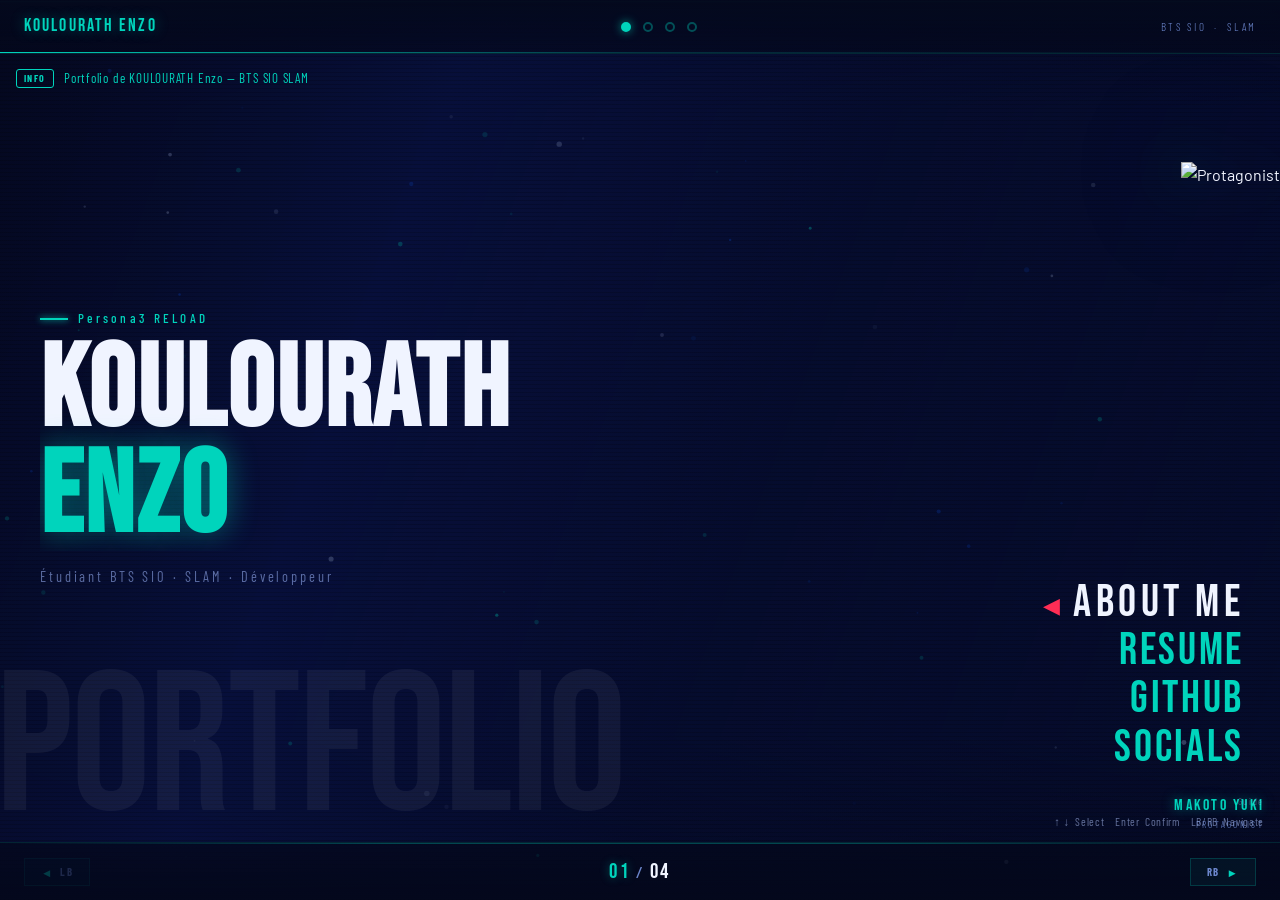
==== commit 4fd428ce: "Personnalisation du portfolio : infos réelles + 4 projets BTS SIO Co-Authored-By: Claude Opus 4.8 <n" ====
--- a/index.html
+++ b/index.html
@@ -1,328 +1,376 @@
 <!DOCTYPE html>
-<html lang="fr" data-theme="dark">
+<html lang="fr">
 <head>
     <meta charset="UTF-8">
     <meta name="viewport" content="width=device-width, initial-scale=1.0">
-    <meta name="color-scheme" content="dark">
-    <meta name="description" content="Portfolio de KOULOURATH Enzo - Étudiant en BTS SIO option SLAM, développeur passionné à la recherche d'opportunités professionnelles.">
-    <meta name="keywords" content="BTS SIO, SLAM, développeur, étudiant, stage, alternance, portfolio, développement logiciel">
-    <meta name="author" content="KOULOURATH Enzo">
-    
-    <!-- Open Graph / Facebook -->
+    <meta name="description" content="Portfolio d'Enzo Koulourath, étudiant en BTS SIO option SLAM (2024–2026) à l'ESNA de Bruz, en alternance chez Synopsis Corporation. Développement d'applications, web full-stack et sécurité.">
+    <meta name="author" content="Enzo Koulourath">
+    <meta name="keywords" content="Enzo Koulourath, BTS SIO, SLAM, développeur, portfolio, Bruz, alternance, PHP, Python, React">
+    <title>Enzo Koulourath — Portfolio BTS SIO SLAM</title>
+
+    <!-- Open Graph / réseaux sociaux -->
     <meta property="og:type" content="website">
-    <meta property="og:url" content="https://nouillesmen.github.io/nouilles_man.github.io/">
-    <meta property="og:title" content="KOULOURATH Enzo - Étudiant BTS SIO SLAM">
-    <meta property="og:description" content="Portfolio d'un étudiant passionné par le développement d'applications et de solutions logicielles.">
-    
-    <!-- Twitter -->
-    <meta property="twitter:card" content="summary_large_image">
-    <meta property="twitter:url" content="https://nouillesmen.github.io/nouilles_man.github.io/">
-    <meta property="twitter:title" content="KOULOURATH Enzo - Étudiant BTS SIO SLAM">
-    <meta property="twitter:description" content="Portfolio d'un étudiant passionné par le développement d'applications et de solutions logicielles.">
-    
-    <title>KOULOURATH Enzo - Portfolio BTS SIO SLAM</title>
+    <meta property="og:title" content="Enzo Koulourath — Portfolio BTS SIO SLAM">
+    <meta property="og:description" content="Étudiant en BTS SIO option SLAM (2024–2026) à l'ESNA de Bruz, en alternance chez Synopsis Corporation. Développement d'applications, web full-stack et sécurité.">
+    <meta property="og:locale" content="fr_FR">
+    <!-- TODO Enzo : confirmer og:url (URL GitHub Pages) + ajouter og:image (capture du portfolio) -->
+    <meta property="og:url" content="https://nouillesman.github.io/nouilles_man.github.io/">
+    <meta name="twitter:card" content="summary">
+
+    <link rel="preconnect" href="https://fonts.googleapis.com">
+    <link rel="preconnect" href="https://fonts.gstatic.com" crossorigin>
+    <link href="https://fonts.googleapis.com/css2?family=Bebas+Neue&family=Barlow+Condensed:ital,wght@0,300;0,400;0,500;0,600;0,700;1,400;1,600&family=Barlow:ital,wght@0,400;0,500;0,600;1,400&display=swap" rel="stylesheet">
     <link rel="stylesheet" href="styles.css">
-    <link rel="icon" type="image/svg+xml" href="data:image/svg+xml,%3Csvg xmlns='http://www.w3.org/2000/svg' viewBox='0 0 100 100'%3E%3Ctext y='.9em' font-size='90'%3E💻%3C/text%3E%3C/svg%3E">
+    <link rel="icon" type="image/svg+xml" href="data:image/svg+xml,%3Csvg xmlns='http://www.w3.org/2000/svg' viewBox='0 0 100 100'%3E%3Ctext y='.9em' font-size='90'%3E🌙%3C/text%3E%3C/svg%3E">
 </head>
 <body>
-    <header class="header">
-        <div class="container header__content">
-            <div class="logo">KOULOURATH Enzo</div>
-            <nav class="nav">
-                <a href="#apropos">À propos</a>
-                <a href="#formation">Formation</a>
-                <a href="#competences">Compétences</a>
-                <a href="#projets">Projets</a>
-                <a href="#contact">Contact</a>
-                <button id="dark-mode-toggle" class="theme-toggle" aria-label="Changer de thème">
-                    <svg class="sun-icon" width="20" height="20" viewBox="0 0 24 24" fill="none" stroke="currentColor" stroke-width="2">
-                        <circle cx="12" cy="12" r="5"></circle>
-                        <line x1="12" y1="1" x2="12" y2="3"></line>
-                        <line x1="12" y1="21" x2="12" y2="23"></line>
-                        <line x1="4.22" y1="4.22" x2="5.64" y2="5.64"></line>
-                        <line x1="18.36" y1="18.36" x2="19.78" y2="19.78"></line>
-                        <line x1="1" y1="12" x2="3" y2="12"></line>
-                        <line x1="21" y1="12" x2="23" y2="12"></line>
-                        <line x1="4.22" y1="19.78" x2="5.64" y2="18.36"></line>
-                        <line x1="18.36" y1="5.64" x2="19.78" y2="4.22"></line>
-                    </svg>
-                    <svg class="moon-icon" width="20" height="20" viewBox="0 0 24 24" fill="none" stroke="currentColor" stroke-width="2">
-                        <path d="M21 12.79A9 9 0 1 1 11.21 3 7 7 0 0 0 21 12.79z"></path>
-                    </svg>
-                </button>
-            </nav>
-        </div>
-    </header>
-
-    <main>
-        <section class="hero">
-            <div class="container hero__content">
-                <p class="hero__eyebrow animate">Étudiant en BTS SIO option SLAM</p>
-                <h1 class="hero__title animate">Développeur passionné par la création de solutions logicielles innovantes</h1>
-                <p class="hero__text animate">
-                    Actuellement en formation BTS Services Informatiques aux Organisations, spécialité Solutions Logicielles et Applications Métiers,
-                    je développe mes compétences en programmation, bases de données et conception d'applications.
-                </p>
-                <div class="hero__actions animate">
-                    <a class="btn" href="#projets">Voir mes projets</a>
-                    <a class="btn btn--ghost" href="#contact">Me contacter</a>
-                </div>
-                <div class="social-links animate">
-                    <a href="https://github.com/NouillesMan" target="_blank" rel="noopener noreferrer" aria-label="GitHub">
-                        <svg width="24" height="24" viewBox="0 0 24 24" fill="currentColor">
-                            <path d="M12 0c-6.626 0-12 5.373-12 12 0 5.302 3.438 9.8 8.207 11.387.599.111.793-.261.793-.577v-2.234c-3.338.726-4.033-1.416-4.033-1.416-.546-1.387-1.333-1.756-1.333-1.756-1.089-.745.083-.729.083-.729 1.205.084 1.839 1.237 1.839 1.237 1.07 1.834 2.807 1.304 3.492.997.107-.775.418-1.305.762-1.604-2.665-.305-5.467-1.334-5.467-5.931 0-1.311.469-2.381 1.236-3.221-.124-.303-.535-1.524.117-3.176 0 0 1.008-.322 3.301 1.23.957-.266 1.983-.399 3.003-.404 1.02.005 2.047.138 3.006.404 2.291-1.552 3.297-1.23 3.297-1.23.653 1.653.242 2.874.118 3.176.77.84 1.235 1.911 1.235 3.221 0 4.609-2.807 5.624-5.479 5.921.43.372.823 1.102.823 2.222v3.293c0 .319.192.694.801.576 4.765-1.589 8.199-6.086 8.199-11.386 0-6.627-5.373-12-12-12z"/>
-                        </svg>
-                    </a>
-                    <a href="https://linkedin.com/in/votre-profil" target="_blank" rel="noopener noreferrer" aria-label="LinkedIn">
-                        <svg width="24" height="24" viewBox="0 0 24 24" fill="currentColor">
-                            <path d="M19 0h-14c-2.761 0-5 2.239-5 5v14c0 2.761 2.239 5 5 5h14c2.762 0 5-2.239 5-5v-14c0-2.761-2.238-5-5-5zm-11 19h-3v-11h3v11zm-1.5-12.268c-.966 0-1.75-.79-1.75-1.764s.784-1.764 1.75-1.764 1.75.79 1.75 1.764-.783 1.764-1.75 1.764zm13.5 12.268h-3v-5.604c0-3.368-4-3.113-4 0v5.604h-3v-11h3v1.765c1.396-2.586 7-2.777 7 2.476v6.759z"/>
-                        </svg>
-                    </a>
-                    <a href="mailto:contact@example.com" aria-label="Email">
-                        <svg width="24" height="24" viewBox="0 0 24 24" fill="none" stroke="currentColor" stroke-width="2">
-                            <path d="M4 4h16c1.1 0 2 .9 2 2v12c0 1.1-.9 2-2 2H4c-1.1 0-2-.9-2-2V6c0-1.1.9-2 2-2z"></path>
-                            <polyline points="22,6 12,13 2,6"></polyline>
-                        </svg>
-                    </a>
-                </div>
-            </div>
-        </section>
-
-        <section id="apropos" class="section">
-            <div class="container section__content">
-                <h2 class="animate">À propos</h2>
-                <div class="about-content animate animate--left">
-                    <p>
-                        Passionné par l'informatique et le développement depuis plusieurs années, j'ai choisi de me spécialiser dans le développement 
-                        d'applications en intégrant le BTS SIO option SLAM. Cette formation me permet d'acquérir des compétences solides en 
-                        programmation orientée objet, conception de bases de données et développement d'applications web et mobiles.
-                    </p>
-                    <p>
-                        Mon objectif est de devenir un développeur polyvalent, capable de concevoir et réaliser des solutions logicielles 
-                        adaptées aux besoins des utilisateurs. Je suis particulièrement intéressé par le développement web moderne, 
-                        les architectures logicielles et l'optimisation des performances.
-                    </p>
-                    <p>
-                        Actuellement à la recherche d'opportunités professionnelles (stage, alternance), je suis motivé pour mettre en pratique 
-                        mes connaissances et continuer à apprendre au sein d'une équipe dynamique.
-                    </p>
-                </div>
-            </div>
-        </section>
-
-        <section id="formation" class="section section--education">
-            <div class="container section__content">
-                <h2 class="animate">Formation</h2>
-                <div class="education-timeline">
-                    <div class="education-item animate animate--right">
-                        <div class="education-year">2024 - 2026</div>
-                        <div class="education-content">
-                            <h3>BTS SIO - Services Informatiques aux Organisations</h3>
-                            <p class="education-specialty">Option SLAM (Solutions Logicielles et Applications Métiers)</p>
-                            <p class="education-school">Nom de votre établissement</p>
-                            <div class="education-skills">
-                                <span class="education-tag">Programmation Orientée Objet</span>
-                                <span class="education-tag">Bases de données</span>
-                                <span class="education-tag">Développement Web</span>
-                                <span class="education-tag">Gestion de projet</span>
-                                <span class="education-tag">Cybersécurité</span>
-                            </div>
-                        </div>
-                    </div>
-                    <div class="education-item animate animate--right">
-                        <div class="education-year">Année</div>
-                        <div class="education-content">
-                            <h3>Baccalauréat</h3>
-                            <p class="education-specialty">Spécialité (ex: NSI, STI2D, etc.)</p>
-                            <p class="education-school">Nom de votre lycée</p>
-                        </div>
-                    </div>
-                </div>
-
-                <div class="certifications">
-                    <h3 class="animate">Certifications</h3>
-                    <div class="certification-list">
-                        <div class="certification-item animate animate--left">
-                            <svg width="20" height="20" viewBox="0 0 24 24" fill="none" stroke="currentColor" stroke-width="2">
-                                <path d="M22 11.08V12a10 10 0 1 1-5.93-9.14"></path>
-                                <polyline points="22 4 12 14.01 9 11.01"></polyline>
-                            </svg>
-                            <span>Certification PIX (niveau à préciser)</span>
-                        </div>
-                        <div class="certification-item animate animate--left">
-                            <svg width="20" height="20" viewBox="0 0 24 24" fill="none" stroke="currentColor" stroke-width="2">
-                                <path d="M22 11.08V12a10 10 0 1 1-5.93-9.14"></path>
-                                <polyline points="22 4 12 14.01 9 11.01"></polyline>
-                            </svg>
-                            <span>Autres certifications (optionnel)</span>
-                        </div>
-                    </div>
-                </div>
-            </div>
-        </section>
-
-        <section id="competences" class="section section--skills">
-            <div class="container section__content">
-                <h2 class="animate">Compétences techniques</h2>
-                <div class="skills-grid">
-                    <div class="skill-category animate animate--left">
-                        <h3>Langages de programmation</h3>
-                        <div class="skill-tags">
-                            <span class="skill-tag">Python</span>
-                            <span class="skill-tag">Java</span>
-                            <span class="skill-tag">PHP</span>
-                            <span class="skill-tag">JavaScript</span>
-                            <span class="skill-tag">C#</span>
-                            <span class="skill-tag">SQL</span>
-                        </div>
-                    </div>
-                    <div class="skill-category animate animate--left">
-                        <h3>Développement Web</h3>
-                        <div class="skill-tags">
-                            <span class="skill-tag">HTML5</span>
-                            <span class="skill-tag">CSS3</span>
-                            <span class="skill-tag">JavaScript</span>
-                            <span class="skill-tag">React</span>
-                            <span class="skill-tag">Vue.js</span>
-                            <span class="skill-tag">Bootstrap</span>
-                        </div>
-                    </div>
-                    <div class="skill-category animate animate--left">
-                        <h3>Bases de données</h3>
-                        <div class="skill-tags">
-                            <span class="skill-tag">MySQL</span>
-                            <span class="skill-tag">PostgreSQL</span>
-                            <span class="skill-tag">MongoDB</span>
-                            <span class="skill-tag">SQLite</span>
-                            <span class="skill-tag">Merise</span>
-                            <span class="skill-tag">UML</span>
-                        </div>
-                    </div>
-                    <div class="skill-category animate animate--left">
-                        <h3>Frameworks & Outils</h3>
-                        <div class="skill-tags">
-                            <span class="skill-tag">Git / GitHub</span>
-                            <span class="skill-tag">Node.js</span>
-                            <span class="skill-tag">Django</span>
-                            <span class="skill-tag">Symfony</span>
-                            <span class="skill-tag">VS Code</span>
-                            <span class="skill-tag">Docker</span>
-                        </div>
-                    </div>
-                    <div class="skill-category animate animate--left">
-                        <h3>Méthodologies</h3>
-                        <div class="skill-tags">
-                            <span class="skill-tag">Agile / Scrum</span>
-                            <span class="skill-tag">POO</span>
-                            <span class="skill-tag">MVC</span>
-                            <span class="skill-tag">REST API</span>
-                            <span class="skill-tag">Tests unitaires</span>
-                            <span class="skill-tag">Veille technologique</span>
-                        </div>
-                    </div>
-                </div>
-            </div>
-        </section>
-
-        <section id="projets" class="section">
-            <div class="container section__content">
-                <h2 class="animate">Projets & Réalisations</h2>
-                <p class="section-intro animate">Découvrez mes projets personnels et scolaires (PPE - Projets Personnalisés Encadrés)</p>
-
-                <div class="project-list">
-                    <article class="project animate">
-                        <div class="project__badge">PPE</div>
-                        <div class="project__header">
-                            <h3>P5 — Système de Gestion Logistique</h3>
-                            <div class="project__links">
-                                <a href="https://github.com/BTS-ESNA-2024-2026/P5-stock" target="_blank" rel="noopener noreferrer" class="project__link" title="Voir sur GitHub">
-                                    <svg width="18" height="18" viewBox="0 0 24 24" fill="currentColor">
-                                        <path d="M12 0c-6.626 0-12 5.373-12 12 0 5.302 3.438 9.8 8.207 11.387.599.111.793-.261.793-.577v-2.234c-3.338.726-4.033-1.416-4.033-1.416-.546-1.387-1.333-1.756-1.333-1.756-1.089-.745.083-.729.083-.729 1.205.084 1.839 1.237 1.839 1.237 1.07 1.834 2.807 1.304 3.492.997.107-.775.418-1.305.762-1.604-2.665-.305-5.467-1.334-5.467-5.931 0-1.311.469-2.381 1.236-3.221-.124-.303-.535-1.524.117-3.176 0 0 1.008-.322 3.301 1.23.957-.266 1.983-.399 3.003-.404 1.02.005 2.047.138 3.006.404 2.291-1.552 3.297-1.23 3.297-1.23.653 1.653.242 2.874.118 3.176.77.84 1.235 1.911 1.235 3.221 0 4.609-2.807 5.624-5.479 5.921.43.372.823 1.102.823 2.222v3.293c0 .319.192.694.801.576 4.765-1.589 8.199-6.086 8.199-11.386 0-6.627-5.373-12-12-12z"/>
-                                    </svg>
-                                </a>
-                            </div>
-                        </div>
-                        <p>
-                            Application web de gestion logistique développée en équipe dans le cadre du BTS SIO.
-                            Permet la gestion d'assets matériels, le suivi des missions et la génération de rapports.
-                            Authentification sécurisée par token JWT avec clés RSA, accès rôle-based (RBAC).
-                            Déploiement conteneurisé via Docker avec base de données MySQL.
-                        </p>
-                        <div class="project__tags">
-                            <span class="project__tag">Python</span>
-                            <span class="project__tag">Flask</span>
-                            <span class="project__tag">MySQL</span>
-                            <span class="project__tag">Docker</span>
-                            <span class="project__tag">JWT / RSA</span>
-                            <span class="project__tag">REST API</span>
-                        </div>
-                    </article>
-
-                    <article class="project animate">
-                        <div class="project__badge">Entreprise</div>
-                        <div class="project__header">
-                            <h3>Inventaire PC — Application d'entreprise</h3>
-                            <div class="project__links">
-                                <a href="https://github.com/NouillesMan/projet_entreprise" target="_blank" rel="noopener noreferrer" class="project__link" title="Voir sur GitHub">
-                                    <svg width="18" height="18" viewBox="0 0 24 24" fill="currentColor">
-                                        <path d="M12 0c-6.626 0-12 5.373-12 12 0 5.302 3.438 9.8 8.207 11.387.599.111.793-.261.793-.577v-2.234c-3.338.726-4.033-1.416-4.033-1.416-.546-1.387-1.333-1.756-1.333-1.756-1.089-.745.083-.729.083-.729 1.205.084 1.839 1.237 1.839 1.237 1.07 1.834 2.807 1.304 3.492.997.107-.775.418-1.305.762-1.604-2.665-.305-5.467-1.334-5.467-5.931 0-1.311.469-2.381 1.236-3.221-.124-.303-.535-1.524.117-3.176 0 0 1.008-.322 3.301 1.23.957-.266 1.983-.399 3.003-.404 1.02.005 2.047.138 3.006.404 2.291-1.552 3.297-1.23 3.297-1.23.653 1.653.242 2.874.118 3.176.77.84 1.235 1.911 1.235 3.221 0 4.609-2.807 5.624-5.479 5.921.43.372.823 1.102.823 2.222v3.293c0 .319.192.694.801.576 4.765-1.589 8.199-6.086 8.199-11.386 0-6.627-5.373-12-12-12z"/>
-                                    </svg>
-                                </a>
-                            </div>
-                        </div>
-                        <p>
-                            Application PHP de gestion d'inventaire informatique (CRUD complet). Interface dark theme responsive,
-                            recherche et filtres avancés, panneau d'administration avec gestion des utilisateurs et permissions.
-                            Scripts PowerShell/Bash de collecte automatique via clé USB, import CSV en masse.
-                            Déploiement Docker avec MariaDB, protection CSRF et requêtes préparées PDO.
-                        </p>
-                        <div class="project__tags">
-                            <span class="project__tag">PHP 8.2</span>
-                            <span class="project__tag">MariaDB</span>
-                            <span class="project__tag">Docker</span>
-                            <span class="project__tag">Bootstrap 5</span>
-                            <span class="project__tag">PDO</span>
-                            <span class="project__tag">PowerShell</span>
-                        </div>
-                    </article>
-                </div>
-            </div>
-        </section>
-
-        <section id="contact" class="section section--accent">
-            <div class="container section__content">
-                <h2 class="animate">Contact</h2>
-                <p class="animate">
-                    <strong>Actuellement à la recherche d'opportunités professionnelles</strong> (stage, alternance). 
-                    N'hésitez pas à me contacter pour échanger sur vos projets ou pour toute opportunité !
-                </p>
-                <p class="animate">
-                    Vous pouvez me joindre par email à <a href="mailto:contact@example.com">contact@example.com</a> 
-                    ou remplir le formulaire ci-dessous.
-                </p>
-                <form id="contact-form" class="form animate animate--left">
-                    <label class="form__field">
-                        <span>Nom</span>
-                        <input type="text" name="name" placeholder="Votre nom" required>
-                    </label>
-                    <label class="form__field">
-                        <span>Email</span>
-                        <input type="email" name="email" placeholder="vous@example.com" required>
-                    </label>
-                    <label class="form__field form__field--full">
-                        <span>Message</span>
-                        <textarea name="message" rows="4" placeholder="Parlez-moi de votre projet ou opportunité..." required></textarea>
-                    </label>
-                    <button class="btn btn--full" type="submit">Envoyer</button>
-                </form>
-            </div>
-        </section>
-    </main>
-
-    <footer class="footer">
-        © <span id="current-year"></span> KOULOURATH Enzo - Étudiant BTS SIO SLAM. Tous droits réservés.
-    </footer>
-
-    <script src="script.js"></script>
+
+<!-- ══ BACKGROUND ══════════════════════════════════════════ -->
+<div class="bg-layer" aria-hidden="true">
+    <div class="bg-keyart"></div>
+    <canvas id="bg-particles" class="bg-particles"></canvas>
+    <div class="bg-overlay"></div>
+    <div class="bg-scanlines"></div>
+    <div class="bg-sweep-line"></div>
+</div>
+
+<!-- ══ FLASH ═══════════════════════════════════════════════ -->
+<div id="flash-overlay" class="flash-overlay" aria-hidden="true"></div>
+
+<!-- ══ TOPBAR ══════════════════════════════════════════════ -->
+<header class="topbar">
+    <div class="topbar__left">
+        <img class="topbar__logo" src="assets/logo-p3r.png" alt="Persona 3 Reload"
+             onerror="this.style.display='none'">
+        <span class="topbar__name">KOULOURATH ENZO</span>
+    </div>
+    <div class="topbar__dots" role="tablist">
+        <button class="topbar__dot active" data-goto="0" aria-label="Home"></button>
+        <button class="topbar__dot"        data-goto="1" aria-label="About"></button>
+        <button class="topbar__dot"        data-goto="2" aria-label="Resume"></button>
+        <button class="topbar__dot"        data-goto="3" aria-label="Socials"></button>
+    </div>
+    <div class="topbar__right">BTS SIO &nbsp;·&nbsp; SLAM</div>
+</header>
+
+<!-- ══ CHARACTER ════════════════════════════════════════════ -->
+<aside class="char-display" aria-hidden="true">
+    <img class="char-img" id="char-0" src="assets/char-home.png"   alt="Protagonist">
+    <img class="char-img" id="char-1" src="assets/char-about.png"  alt="Akihiko">
+    <img class="char-img" id="char-2" src="assets/char-resume.png" alt="Aigis">
+    <img class="char-img" id="char-3" src="assets/char-socials.png" alt="Mitsuru">
+    <div class="char-nametag">
+        <span class="char-nametag__name" id="char-name">MAKOTO YUKI</span>
+        <span class="char-nametag__sub"  id="char-sub">PROTAGONIST</span>
+    </div>
+</aside>
+
+<!-- ══ PAGES ════════════════════════════════════════════════ -->
+<main class="pages-container">
+
+    <!-- ╔══════════════════════════════════════════════╗
+         ║  PAGE 0 — HOME  (title screen style)        ║
+         ╚══════════════════════════════════════════════╝ -->
+    <section class="page page--active" id="page-0" data-page="0" aria-label="Home">
+
+        <!-- [Hint] top-left -->
+        <div class="hint-bar">
+            <span class="hint-tag">INFO</span>
+            <span class="hint-text">Portfolio de KOULOURATH Enzo — BTS SIO SLAM</span>
+        </div>
+
+        <!-- Big left title (like PRESS ANY BUTTON) -->
+        <div class="home-title-block">
+            <p class="home-eyebrow">Persona3 RELOAD</p>
+            <h1 class="home-bigtext">
+                KOULOURATH<br>
+                <span class="home-bigtext__accent">ENZO</span>
+            </h1>
+            <p class="home-role">Étudiant BTS SIO · SLAM · Développeur</p>
+        </div>
+
+        <!-- Bottom-right menu (like NEW GAME / LOAD GAME / CONFIG) -->
+        <nav class="title-menu" aria-label="Navigation principale">
+            <ul class="title-menu__list">
+                <li class="tmitem" tabindex="0" data-action="page" data-value="1">ABOUT ME</li>
+                <li class="tmitem" tabindex="0" data-action="page" data-value="2">RESUME</li>
+                <li class="tmitem" tabindex="0" data-action="external"
+                    data-value="https://github.com/NouillesMan">GITHUB</li>
+                <li class="tmitem" tabindex="0" data-action="page" data-value="3">SOCIALS</li>
+            </ul>
+        </nav>
+
+        <!-- Bottom-right prompts (A Confirm B Back style) -->
+        <div class="page-prompts">
+            <span class="prompts__guide">Guide</span>
+            <span>↑ ↓ &nbsp;Select &nbsp;&nbsp; Enter &nbsp;Confirm &nbsp;&nbsp; LB/RB &nbsp;Navigate</span>
+        </div>
+
+        <!-- Watermark -->
+        <div class="page-wm" aria-hidden="true">PORTFOLIO</div>
+    </section>
+
+
+    <!-- ╔══════════════════════════════════════════════╗
+         ║  PAGE 1 — ABOUT  (CONFIG style)             ║
+         ╚══════════════════════════════════════════════╝ -->
+    <section class="page" id="page-1" data-page="1" aria-label="About Me">
+
+        <!-- [Hint] -->
+        <div class="hint-bar">
+            <span class="hint-tag">INFO</span>
+            <span class="hint-text" id="about-hint">À propos de KOULOURATH Enzo</span>
+        </div>
+
+        <!-- Diagonal panel (parallelogram, like CONFIG screen) -->
+        <div class="cfg-panel" aria-hidden="true"></div>
+
+        <div class="cfg-content">
+
+            <!-- Tab list — active = white box + pink border, others = teal text -->
+            <div class="cfg-tabs" role="tablist">
+                <div class="cfg-tab cfg-tab--active" role="tab" tabindex="0"
+                     data-tab="0" aria-selected="true" aria-controls="cfg-pane-0">
+                    <span class="cfg-tab__icon" aria-hidden="true">◆</span>
+                    ABOUT ME
+                </div>
+                <div class="cfg-tab" role="tab" tabindex="0"
+                     data-tab="1" aria-selected="false" aria-controls="cfg-pane-1">
+                    FUN FACT ABOUT ME
+                </div>
+                <div class="cfg-tab" role="tab" tabindex="0"
+                     data-tab="2" aria-selected="false" aria-controls="cfg-pane-2">
+                    WIRED FACT ABOUT ME
+                </div>
+            </div>
+
+            <!-- Content panes -->
+            <div class="cfg-pane-wrap">
+                <div class="cfg-pane cfg-pane--active" id="cfg-pane-0"
+                     role="tabpanel" aria-labelledby="tab-0">
+                    <p>Étudiant en BTS SIO option SLAM (2024–2026) à l'ESNA de Bruz, je me forme
+                    au développement de solutions logicielles et d'applications métiers.</p>
+                    <p>Je réalise mon alternance chez Synopsis Corporation (Villebon-sur-Yvette), où
+                    je conçois des outils internes. Compétences en POO, conception de bases de données,
+                    développement web full-stack et sécurité applicative.</p>
+                    <p>Objectif : devenir un développeur polyvalent maîtrisant les architectures
+                    logicielles modernes et les standards du web. Anglais : niveau intermédiaire.</p>
+                </div>
+                <div class="cfg-pane" id="cfg-pane-1"
+                     role="tabpanel" aria-labelledby="tab-1" hidden>
+                    <!-- TODO Enzo : remplacer par de vrais "fun facts" personnels (loisirs, centres d'intérêt…) -->
+                    <ul class="cfg-list">
+                        <li><em>À compléter par Enzo : ajoute ici tes vrais fun facts.</em></li>
+                    </ul>
+                </div>
+                <div class="cfg-pane" id="cfg-pane-2"
+                     role="tabpanel" aria-labelledby="tab-2" hidden>
+                    <!-- TODO Enzo : remplacer par de vrais "wired facts" personnels -->
+                    <ul class="cfg-list">
+                        <li><em>À compléter par Enzo : ajoute ici tes vrais wired facts.</em></li>
+                    </ul>
+                </div>
+            </div>
+
+            <!-- Stats strip (like ON / OFF toggles in CONFIG) -->
+            <div class="cfg-stats">
+                <div class="cstat">
+                    <span class="cstat__val">4</span>
+                    <span class="cstat__lbl">PROJETS</span>
+                </div>
+                <div class="cstat">
+                    <span class="cstat__val">2+</span>
+                    <span class="cstat__lbl">ANS FORM.</span>
+                </div>
+                <div class="cstat">
+                    <span class="cstat__val">10+</span>
+                    <span class="cstat__lbl">TECH</span>
+                </div>
+                <div class="cstat">
+                    <span class="cstat__val">∞</span>
+                    <span class="cstat__lbl">MOTIVATION</span>
+                </div>
+            </div>
+
+        </div>
+
+        <div class="page-prompts">
+            <span class="prompts__guide">Which do you want to view?</span>
+            <span>↑ ↓ &nbsp;Select &nbsp;&nbsp; Enter &nbsp;Confirm &nbsp;&nbsp; LB/RB &nbsp;Navigate</span>
+        </div>
+
+        <div class="page-wm" aria-hidden="true">ABOUT</div>
+    </section>
+
+
+    <!-- ╔══════════════════════════════════════════════╗
+         ║  PAGE 2 — RESUME  (Load game style)         ║
+         ╚══════════════════════════════════════════════╝ -->
+    <section class="page" id="page-2" data-page="2" aria-label="Resume">
+
+        <div class="hint-bar">
+            <span class="hint-tag">DATA</span>
+            <span class="hint-text" id="resume-hint">Sélectionner une section du CV</span>
+        </div>
+
+        <!-- Save-slot style list -->
+        <div class="save-list">
+
+            <div class="save-slot save-slot--active" tabindex="0"
+                 role="button" data-detail="education" aria-label="Education">
+                <span class="slot-num">1</span>
+                <div class="slot-info">
+                    <div class="slot-top">
+                        <span class="slot-cat">EDUCATION</span>
+                        <span class="slot-period">2024 → 2026</span>
+                        <span class="slot-loc">BTS SIO — SLAM</span>
+                        <span class="slot-playtime">PLAY TIME &nbsp;<strong>2 ANS</strong></span>
+                    </div>
+                    <div class="slot-bottom">
+                        <span class="slot-lv">Lv. 2</span>
+                        <span class="slot-char">KOULOURATH Enzo</span>
+                    </div>
+                </div>
+                <div class="slot-rank rank-s" aria-label="Rang S">S</div>
+            </div>
+
+            <div class="save-slot" tabindex="0"
+                 role="button" data-detail="skills" aria-label="Skills">
+                <span class="slot-num">2</span>
+                <div class="slot-info">
+                    <div class="slot-top">
+                        <span class="slot-cat">SKILLS</span>
+                        <span class="slot-period">Python · PHP · JS</span>
+                        <span class="slot-loc">Compétences techniques</span>
+                        <span class="slot-playtime">TECH &nbsp;<strong>10+</strong></span>
+                    </div>
+                    <div class="slot-bottom">
+                        <span class="slot-lv">Lv. 8</span>
+                        <span class="slot-char">Full Stack · DevOps</span>
+                    </div>
+                </div>
+                <div class="slot-rank rank-a" aria-label="Rang A">A</div>
+            </div>
+
+            <div class="save-slot" tabindex="0"
+                 role="button" data-detail="projects" aria-label="Projects">
+                <span class="slot-num">3</span>
+                <div class="slot-info">
+                    <div class="slot-top">
+                        <span class="slot-cat">PROJECTS</span>
+                        <span class="slot-period">2024 → 2026</span>
+                        <span class="slot-loc">4 projets · Pro / PPE / Perso</span>
+                        <span class="slot-playtime">COUNT &nbsp;<strong>4</strong></span>
+                    </div>
+                    <div class="slot-bottom">
+                        <span class="slot-lv">Lv. 6</span>
+                        <span class="slot-char">PHP · Python · React · Next.js</span>
+                    </div>
+                </div>
+                <div class="slot-rank rank-b" aria-label="Rang B">B</div>
+            </div>
+
+            <div class="save-slot" tabindex="0"
+                 role="button" data-detail="experience" aria-label="Experience">
+                <span class="slot-num">4</span>
+                <div class="slot-info">
+                    <div class="slot-top">
+                        <span class="slot-cat">EXPERIENCE</span>
+                        <span class="slot-period">2024 → 2026</span>
+                        <span class="slot-loc">Alternance · Synopsis Corporation</span>
+                        <span class="slot-playtime">STATUS &nbsp;<strong>En poste</strong></span>
+                    </div>
+                    <div class="slot-bottom">
+                        <span class="slot-lv">Lv. 5</span>
+                        <span class="slot-char">Villebon-sur-Yvette (91)</span>
+                    </div>
+                </div>
+                <div class="slot-rank rank-c" aria-label="Rang C">C</div>
+            </div>
+
+        </div>
+
+        <!-- Detail drawer — slides in from bottom when slot selected -->
+        <div class="slot-detail" id="slot-detail" aria-live="polite">
+            <!-- Populated by JS -->
+        </div>
+
+        <div class="page-prompts">
+            <span class="prompts__guide">Load data?</span>
+            <span>Enter &nbsp;Confirm &nbsp;&nbsp; LB/RB &nbsp;Navigate</span>
+        </div>
+
+        <!-- LOAD-style diagonal watermark (right, like screenshot 5) -->
+        <div class="page-wm page-wm--load" aria-hidden="true">RESUME</div>
+    </section>
+
+
+    <!-- ╔══════════════════════════════════════════════╗
+         ║  PAGE 3 — SOCIALS  (System menu style)      ║
+         ╚══════════════════════════════════════════════╝ -->
+    <section class="page" id="page-3" data-page="3" aria-label="Socials">
+
+        <div class="hint-bar">
+            <span class="hint-tag">LINK</span>
+            <span class="hint-text">Retrouvez-moi sur ces plateformes</span>
+        </div>
+
+        <!-- Right-side system menu (like TUTORIAL / CONFIG / SAVE DATA) -->
+        <div class="sys-menu" role="list">
+
+            <a class="sys-item sys-item--active" role="listitem"
+               href="https://github.com/NouillesMan" target="_blank" rel="noopener noreferrer">
+                <span class="si-label">GITHUB</span>
+                <span class="si-sub">@NouillesMan</span>
+            </a>
+
+            <a class="sys-item" role="listitem"
+               href="https://www.linkedin.com/in/enzokoulourath-3944b7227" target="_blank" rel="noopener noreferrer">
+                <span class="si-label">LINKEDIN</span>
+                <span class="si-sub">Enzo Koulourath</span>
+            </a>
+
+            <a class="sys-item" role="listitem"
+               href="mailto:enzokoulourath@gmail.com">
+                <span class="si-label">EMAIL</span>
+                <span class="si-sub">enzokoulourath@gmail.com</span>
+            </a>
+
+            <a class="sys-item" role="listitem"
+               href="https://github.com/NouillesMan/projet_entreprise"
+               target="_blank" rel="noopener noreferrer">
+                <span class="si-label">PROJET ENTREPRISE</span>
+                <span class="si-sub">NouillesMan/projet_entreprise</span>
+            </a>
+
+        </div>
+
+        <div class="page-prompts">
+            <span class="prompts__guide">View Links</span>
+            <span>Enter &nbsp;Open &nbsp;&nbsp; LB/RB &nbsp;Navigate</span>
+        </div>
+
+        <!-- SYSTEM-style watermark (bottom, very large + dark, like screenshot 6) -->
+        <div class="page-wm page-wm--system" aria-hidden="true">SYSTEM</div>
+    </section>
+
+</main>
+
+<!-- ══ BOTTOM NAV ════════════════════════════════════════ -->
+<nav class="bottom-nav" aria-label="Navigation LB / RB">
+    <button class="nav-btn nav-lb" id="btn-lb" aria-label="Page précédente" disabled>
+        <span class="nav-btn__arrow">◄</span>
+        <span class="nav-btn__lbl">LB</span>
+    </button>
+    <div class="nav-indicator" aria-live="polite">
+        <span id="page-current">01</span><span class="nav-sep"> / </span><span>04</span>
+    </div>
+    <button class="nav-btn nav-rb" id="btn-rb" aria-label="Page suivante">
+        <span class="nav-btn__lbl">RB</span>
+        <span class="nav-btn__arrow">►</span>
+    </button>
+</nav>
+
+<script src="script.js"></script>
 </body>
 </html>
--- a/styles.css
+++ b/styles.css
@@ -1,889 +1,912 @@
-@import url('https://fonts.googleapis.com/css2?family=Bebas+Neue&family=Inter:wght@400;500;600;700&display=swap');
+/* ============================================================
+   P3 RELOAD PORTFOLIO — styles.css
+   Fidèle aux screenshots du jeu
+   ============================================================ */
+
+@import url('https://fonts.googleapis.com/css2?family=Bebas+Neue&family=Barlow+Condensed:ital,wght@0,300;0,400;0,500;0,600;0,700;1,400;1,600&family=Barlow:ital,wght@0,400;0,500;0,600;1,400&display=swap');
 
 /* ============================================================
    VARIABLES
    ============================================================ */
 :root {
-    color-scheme: dark;
-    --bg:        #0c0c0c;
-    --bg2:       #111111;
-    --surface:   #161616;
-    --surface2:  #1e1e1e;
-    --text:      #f0f0f0;
-    --muted:     #888888;
-    --accent:    #e61919;
-    --accent-dim: rgba(230, 25, 25, 0.12);
-    --accent-glow: rgba(230, 25, 25, 0.35);
-    --gold:      #f5c400;
-    --border:    rgba(255,255,255,0.06);
-    --border-hover: #e61919;
-    --radius:    3px;
-    --radius-pill: 2px;
-    --color-error:   #ff4444;
-    --color-success: #22c55e;
-
-    /* compat aliases used by script.js */
-    --background: var(--bg);
-
-    font-family: "Inter", system-ui, -apple-system, sans-serif;
-}
-
-/* light theme stays dark — P5 is always dark */
-[data-theme="light"] {
-    --bg:      #0f0f0f;
-    --bg2:     #131313;
-    --surface: #1a1a1a;
+    --bg:        #060d30;
+    --bg2:       #0a1540;
+    --panel:     rgba(18, 28, 80, 0.82);
+    --teal:      #00d4bc;
+    --teal2:     #00ffe7;
+    --pink:      #ff2d55;   /* selected item accent = hot pink */
+    --white:     #f0f4ff;
+    --muted:     #6b86cc;
+    --rank-s:    #ff6030;
+    --rank-a:    #ffd020;
+    --rank-b:    #48cc60;
+    --rank-c:    #40a8f8;
+
+    --font-T: 'Bebas Neue', 'Arial Narrow', sans-serif;
+    --font-U: 'Barlow Condensed', 'Arial Narrow', sans-serif;
+    --font-B: 'Barlow', system-ui, sans-serif;
+
+    --topbar-h:   54px;
+    --botnav-h:   58px;
+}
+
+/* ============================================================
+   KEYFRAMES
+   ============================================================ */
+
+@keyframes scanline-sweep {
+    0%   { transform: translateY(-4px); opacity: 0; }
+    5%   { opacity: 1; }
+    90%  { opacity: 0.75; }
+    100% { transform: translateY(100vh); opacity: 0; }
+}
+
+@keyframes glitch-em {
+    0%, 84%, 100% {
+        text-shadow: 0 0 28px rgba(0,212,188,0.5);
+        transform: none; opacity: 1;
+    }
+    85% { text-shadow: -3px 0 var(--pink), 3px 0 var(--teal2); transform: skewX(-7deg) translateX(-2px); opacity: .9; }
+    86% { text-shadow:  3px 0 var(--pink),-3px 0 var(--teal2); transform: skewX( 5deg) translateX( 2px); }
+    87% { text-shadow: -2px 0 var(--teal2),2px 0 var(--pink);  transform: skewX(-3deg) scaleX(1.04); }
+    88% { text-shadow: 0 0 28px rgba(0,212,188,0.5); transform: none; }
+    89% { text-shadow: -1px 0 var(--pink),1px 0 var(--teal2); transform: skewX(-1deg); }
+    90% { text-shadow: 0 0 28px rgba(0,212,188,0.5); transform: none; }
+}
+
+@keyframes char-enter {
+    from { opacity: 0; transform: translateY(30px) scale(0.97); }
+    60%  { opacity: 1; }
+    to   { opacity: 1; transform: translateY(0) scale(1); }
+}
+
+@keyframes flicker-in {
+    0%  { opacity:0 } 15%{ opacity:.85 } 20%{ opacity:.1 }
+    32%{ opacity:.9 } 38%{ opacity:.3 } 55%{ opacity:1 } 100%{ opacity:1 }
+}
+
+@keyframes stagger-x {
+    from { opacity:0; transform: translateX(-18px); }
+    to   { opacity:1; transform: translateX(0); }
+}
+
+@keyframes stagger-y {
+    from { opacity:0; transform: translateY(14px); }
+    to   { opacity:1; transform: translateY(0); }
+}
+
+@keyframes title-clip {
+    from { opacity:0; clip-path: inset(0 100% 0 0); }
+    to   { opacity:1; clip-path: inset(0 0% 0 0); }
+}
+
+@keyframes line-shimmer {
+    0%,100%{ opacity:1; box-shadow:0 0 14px rgba(204,17,34,.7),0 0 35px rgba(204,17,34,.3); }
+    50%    { opacity:.55; box-shadow:0 0 5px rgba(204,17,34,.3); }
+}
+
+@keyframes slot-open {
+    from { opacity:0; transform: translateY(20px); max-height:0; }
+    to   { opacity:1; transform: translateY(0);    max-height:600px; }
+}
+
+@keyframes sys-hover-in {
+    from { letter-spacing: 0.04em; }
+    to   { letter-spacing: 0.12em; }
 }
 
 /* ============================================================
    RESET & BASE
    ============================================================ */
-*, *::before, *::after { box-sizing: border-box; }
-
-html { scroll-behavior: smooth; }
-
+*, *::before, *::after { box-sizing:border-box; margin:0; padding:0; }
+html, body { width:100%; height:100%; overflow:hidden; }
 body {
-    margin: 0;
-    background-color: var(--bg);
-    color: var(--text);
-    line-height: 1.7;
-    overflow-x: hidden;
-}
-
-/* Diagonal hatching overlay — very subtle P5 texture */
-body::after {
-    content: "";
-    position: fixed;
-    inset: 0;
+    background: var(--bg);
+    color: var(--white);
+    font-family: var(--font-B);
+    line-height: 1.6;
+}
+a { color:inherit; text-decoration:none; }
+ul { list-style:none; }
+button { font-family:inherit; cursor:pointer; }
+
+/* ============================================================
+   BACKGROUND LAYER
+   ============================================================ */
+.bg-layer {
+    position:fixed; inset:0; z-index:0; pointer-events:none; overflow:hidden;
+}
+
+.bg-keyart {
+    position:absolute; inset:0;
+    background-image: url('assets/bg-keyart.jpg');
+    background-size: cover;
+    background-position: center;
+    filter: brightness(0.22) saturate(0.65);
+}
+
+.bg-particles {
+    position:absolute; inset:0; width:100%; height:100%; z-index:1;
+}
+
+/* Main blue gradient — heavier than before to match screenshots */
+.bg-overlay {
+    position:absolute; inset:0;
+    background:
+        linear-gradient(110deg,
+            rgba(4,8,30,0.97) 0%,
+            rgba(8,16,60,0.88) 30%,
+            rgba(6,12,45,0.70) 58%,
+            rgba(4,8,30,0.30) 100%
+        ),
+        linear-gradient(to bottom,
+            rgba(4,8,30,0.75) 0%, transparent 12%,
+            transparent 82%, rgba(4,8,30,0.90) 100%
+        );
+}
+
+/* CRT scanlines */
+.bg-scanlines {
+    position:absolute; inset:0;
     background: repeating-linear-gradient(
-        -45deg,
-        transparent,
-        transparent 40px,
-        rgba(255,255,255,0.008) 40px,
-        rgba(255,255,255,0.008) 41px
+        0deg,
+        transparent, transparent 3px,
+        rgba(0,0,0,0.42) 3px, rgba(0,0,0,0.42) 4px
     );
-    pointer-events: none;
-    z-index: -1;
-}
-
-a {
-    color: inherit;
-    text-decoration: none;
-    transition: color 0.15s;
-}
-a:hover { color: var(--accent); }
-
-/* ============================================================
-   LAYOUT
-   ============================================================ */
-.container {
-    width: min(960px, 90%);
-    margin: 0 auto;
-}
-
-/* ============================================================
-   HEADER
-   ============================================================ */
-.header {
-    background-color: var(--bg);
-    border-bottom: 2px solid var(--accent);
-    position: sticky;
-    top: 0;
-    z-index: 100;
-    transition: box-shadow 0.3s;
-}
-
-.header--scrolled {
-    box-shadow: 0 4px 20px rgba(230, 25, 25, 0.18);
-}
-
-.header__content {
-    display: flex;
-    align-items: center;
-    justify-content: space-between;
-    padding: 1.25rem 0;
-}
-
-.logo {
-    font-family: 'Bebas Neue', sans-serif;
-    font-size: 1.7rem;
-    letter-spacing: 0.12em;
-    color: #ffffff;
-    text-transform: uppercase;
-    position: relative;
-    line-height: 1;
-}
-
-/* ============================================================
-   NAVIGATION
-   ============================================================ */
-.nav {
-    display: flex;
-    align-items: center;
-    gap: 1.5rem;
-    font-size: 0.78rem;
-    font-weight: 700;
-    letter-spacing: 0.1em;
-    text-transform: uppercase;
-}
-
-.nav a {
-    position: relative;
-    color: var(--muted);
-    padding: 0.35rem 0.1rem;
-    transition: color 0.15s;
-    z-index: 0;
-}
-
-.nav a:hover { color: #ffffff; }
-
-/* P5 wiggle selector behind nav items */
-.nav a::before {
-    content: "";
-    position: absolute;
-    inset: -6px -10px;
-    background: var(--accent);
-    z-index: -1;
-    opacity: 0;
-    clip-path: polygon(10% 10%, 89% 6%, 94% 91%, 10% 90%);
-    pointer-events: none;
-}
-
-.nav a:hover::before {
-    opacity: 1;
-    animation: wiggle 0.4s linear infinite;
-}
-
-@keyframes wiggle {
-    0%   { clip-path: polygon(10% 10%, 89%  6%, 94% 91%, 10% 90%); }
-    50%  { clip-path: polygon( 1%  5%, 93% 20%, 88% 87%,  6% 70%); }
-    100% { clip-path: polygon(10% 10%, 89%  6%, 94% 91%, 10% 90%); }
-}
-
-/* Hide theme toggle — P5 aesthetic is always dark */
-.theme-toggle { display: none; }
-.sun-icon, .moon-icon { display: none; }
-
-/* ============================================================
-   HERO
-   ============================================================ */
-.hero {
-    padding: 7rem 0 5rem;
-    position: relative;
-    overflow: hidden;
-}
-
-/* Diagonal red gradient in bg */
-.hero::before {
-    content: "";
-    position: absolute;
-    right: -5%;
-    top: 0;
-    bottom: 0;
-    width: 60%;
-    background: linear-gradient(135deg, transparent 45%, rgba(230,25,25,0.05) 45%);
-    pointer-events: none;
-}
-
-/* Bottom accent line */
-.hero::after {
-    content: "";
-    position: absolute;
-    bottom: 0;
-    left: 0;
-    width: 60%;
-    height: 2px;
-    background: linear-gradient(to right, var(--accent), transparent);
-}
-
-.hero__content {
-    display: grid;
-    gap: 1.25rem;
-    position: relative;
-}
-
-.hero__eyebrow {
-    display: flex;
-    align-items: center;
-    gap: 0.75rem;
-    text-transform: uppercase;
-    letter-spacing: 0.2em;
-    font-size: 0.68rem;
-    font-weight: 700;
-    color: var(--accent);
-}
-
-.hero__eyebrow::before {
-    content: "";
-    display: inline-block;
-    flex-shrink: 0;
-    width: 28px;
-    height: 2px;
-    background: var(--accent);
-}
-
-.hero__title {
-    font-family: 'Bebas Neue', sans-serif;
-    font-size: clamp(3.2rem, 8vw, 5.8rem);
-    font-weight: 400;
-    margin: 0;
-    line-height: 1.0;
-    letter-spacing: 0.04em;
-    color: #ffffff;
-    text-transform: uppercase;
-}
-
-.hero__text {
-    max-width: 560px;
-    color: var(--muted);
-    font-size: 0.97rem;
-}
-
-.hero__actions {
-    display: flex;
-    align-items: center;
-    gap: 0.9rem;
-    flex-wrap: wrap;
-    margin-top: 0.5rem;
-}
-
-/* ============================================================
-   SOCIAL LINKS
-   ============================================================ */
-.social-links {
-    display: flex;
-    gap: 0.75rem;
-    margin-top: 0.5rem;
-}
-
-.social-links a {
-    display: flex;
-    align-items: center;
-    justify-content: center;
-    width: 38px;
-    height: 38px;
-    background-color: var(--surface);
-    border: 1px solid var(--border);
-    /* Parallelogram shape */
-    clip-path: polygon(8px 0%, 100% 0%, calc(100% - 8px) 100%, 0% 100%);
-    transition: background-color 0.2s, transform 0.2s;
-    color: var(--muted);
-}
-
-.social-links a:hover {
-    background-color: var(--accent);
-    color: #ffffff;
-    transform: translateY(-2px);
-}
-
-/* ============================================================
-   BUTTONS
-   ============================================================ */
-.btn {
-    display: inline-flex;
-    align-items: center;
-    justify-content: center;
-    padding: 0.7rem 2rem;
-    font-size: 0.8rem;
-    font-weight: 700;
-    letter-spacing: 0.14em;
-    text-transform: uppercase;
-    cursor: pointer;
-    border: none;
-    background-color: var(--accent);
-    color: #ffffff;
-    clip-path: polygon(12px 0%, 100% 0%, calc(100% - 12px) 100%, 0% 100%);
-    transition: background-color 0.2s, transform 0.2s;
-}
-
-.btn:hover {
-    background-color: #cc0000;
-    transform: translateY(-2px);
-    color: #ffffff;
-}
-
-.btn--ghost {
-    background-color: transparent;
-    clip-path: none;
-    border: 1px solid rgba(230,25,25,0.5);
-    color: var(--text);
-    padding: 0.65rem 2rem;
-}
-
-.btn--ghost:hover {
-    background-color: var(--accent-dim);
-    border-color: var(--accent);
-    color: #ffffff;
-}
-
-.btn--full {
-    width: 100%;
-    clip-path: none;
-    border-radius: var(--radius);
-}
-
-.btn--full:hover { background-color: #cc0000; }
-
-/* ============================================================
-   SECTIONS — COMMON
-   ============================================================ */
-.section { padding: 5rem 0; }
-
-.section__content {
-    display: grid;
-    gap: 2rem;
-}
-
-/* P5-style title: Bebas Neue + red vertical bar */
-.section h2 {
-    margin: 0;
-    font-family: 'Bebas Neue', sans-serif;
-    font-size: clamp(2.4rem, 5vw, 3.4rem);
-    font-weight: 400;
-    letter-spacing: 0.06em;
-    color: #ffffff;
-    text-transform: uppercase;
-    position: relative;
-    display: inline-block;
-    padding-left: 1.2rem;
-}
-
-.section h2::before {
-    content: "";
-    position: absolute;
-    left: 0;
-    top: 10%;
-    height: 80%;
-    width: 4px;
-    background: var(--accent);
-    transform: skewY(-8deg);
-}
-
-.section-intro {
-    color: var(--muted);
-    font-size: 0.97rem;
-    margin-top: -0.5rem;
-}
-
-.about-content {
-    max-width: 700px;
-    display: grid;
-    gap: 1rem;
-}
-
-.about-content p {
-    color: var(--muted);
-    border-left: 2px solid var(--surface2);
-    padding-left: 1.25rem;
-    margin: 0;
-}
-
-/* ============================================================
-   EDUCATION
-   ============================================================ */
-.section--education {
-    background-color: var(--surface);
-    border-top: 1px solid var(--border);
-    border-bottom: 1px solid var(--border);
-    position: relative;
-    overflow: hidden;
-}
-
-.section--education::before {
-    content: "";
-    position: absolute;
-    top: 0;
-    right: 0;
-    bottom: 0;
-    width: 300px;
-    background: linear-gradient(135deg, transparent 60%, rgba(230,25,25,0.04) 60%);
-    pointer-events: none;
-}
-
-.education-timeline {
-    display: grid;
-    gap: 2rem;
-}
-
-.education-item {
-    display: grid;
-    grid-template-columns: 130px 1fr;
-    gap: 2rem;
-    padding-bottom: 2rem;
-    border-bottom: 1px solid var(--border);
-    position: relative;
-}
-
-.education-item:last-child {
-    border-bottom: none;
-    padding-bottom: 0;
-}
-
-.education-year {
-    font-family: 'Bebas Neue', sans-serif;
-    font-size: 1.4rem;
-    letter-spacing: 0.06em;
-    color: var(--accent);
-    line-height: 1.2;
-}
-
-.education-content h3 {
-    margin: 0 0 0.5rem;
-    font-size: 1.05rem;
-    font-weight: 700;
-    color: #ffffff;
-}
-
-.education-specialty {
-    color: var(--accent);
-    font-weight: 600;
-    font-size: 0.85rem;
-    margin: 0.25rem 0;
-    text-transform: uppercase;
-    letter-spacing: 0.06em;
-}
-
-.education-school {
-    color: var(--muted);
-    font-size: 0.9rem;
-    margin: 0.25rem 0;
-}
-
-.education-skills {
-    display: flex;
-    flex-wrap: wrap;
-    gap: 0.5rem;
-    margin-top: 1rem;
-}
-
-.education-tag {
-    padding: 0.3rem 0.9rem;
-    background-color: var(--bg);
-    border: 1px solid var(--border);
-    clip-path: polygon(6px 0%, 100% 0%, calc(100% - 6px) 100%, 0% 100%);
-    font-size: 0.75rem;
-    font-weight: 600;
-    color: var(--muted);
-    text-transform: uppercase;
-    letter-spacing: 0.06em;
-}
-
-/* ============================================================
-   CERTIFICATIONS
-   ============================================================ */
-.certifications {
-    margin-top: 2rem;
-    padding-top: 2rem;
-    border-top: 1px solid var(--border);
-}
-
-.certifications h3 {
-    margin: 0 0 1rem;
-    font-family: 'Bebas Neue', sans-serif;
-    font-size: 1.5rem;
-    letter-spacing: 0.06em;
-    color: #ffffff;
-    text-transform: uppercase;
-}
-
-.certification-list { display: grid; gap: 0.75rem; }
-
-.certification-item {
-    display: flex;
-    align-items: center;
-    gap: 0.75rem;
-    color: var(--muted);
-    font-size: 0.9rem;
-}
-
-.certification-item svg {
-    color: var(--accent);
-    flex-shrink: 0;
-}
-
-/* ============================================================
-   SKILLS
-   ============================================================ */
-.section--skills { background-color: var(--bg); }
-
-.skills-grid {
-    display: grid;
-    gap: 2rem;
-    grid-template-columns: repeat(auto-fit, minmax(230px, 1fr));
-}
-
-.skill-category h3 {
-    margin: 0 0 1rem;
-    font-family: 'Bebas Neue', sans-serif;
-    font-size: 1.35rem;
-    letter-spacing: 0.06em;
-    color: var(--gold);
-    text-transform: uppercase;
-    position: relative;
-    padding-left: 1.1rem;
-}
-
-.skill-category h3::before {
-    content: "▶";
-    position: absolute;
-    left: 0;
-    font-size: 0.6rem;
-    color: var(--accent);
-    top: 50%;
-    transform: translateY(-50%);
-}
-
-.skill-tags {
-    display: flex;
-    flex-wrap: wrap;
-    gap: 0.5rem;
-}
-
-.skill-tag {
-    padding: 0.35rem 0.9rem;
-    background-color: var(--surface);
-    border: 1px solid rgba(230, 25, 25, 0.25);
-    clip-path: polygon(6px 0%, 100% 0%, calc(100% - 6px) 100%, 0% 100%);
-    font-size: 0.78rem;
-    font-weight: 600;
-    letter-spacing: 0.04em;
-    transition: background-color 0.15s, border-color 0.15s, transform 0.15s;
-}
-
-.skill-tag:hover {
-    background-color: var(--accent);
-    border-color: var(--accent);
-    color: #ffffff;
-    transform: translateY(-2px);
-}
-
-/* ============================================================
-   PROJECTS
-   ============================================================ */
-.project-list { display: grid; gap: 1.5rem; }
-
-.project {
-    background-color: var(--surface);
-    padding: 1.75rem 1.75rem 1.75rem 2rem;
-    border: 1px solid var(--border);
-    border-left: 3px solid var(--accent);
-    display: grid;
-    gap: 0.75rem;
-    position: relative;
-    transition: transform 0.2s, box-shadow 0.2s, border-color 0.2s;
-}
-
-/* Notched top-right corner via CSS triangle overlay */
-.project::after {
-    content: "";
-    position: absolute;
-    top: 0;
-    right: 0;
-    border-style: solid;
-    border-width: 0 22px 22px 0;
-    border-color: transparent var(--bg) transparent transparent;
-    pointer-events: none;
-}
-
-.project:hover {
-    transform: translateX(5px);
-    box-shadow: -5px 0 24px var(--accent-glow);
-    border-color: var(--accent);
-}
-
-.project__badge {
-    position: absolute;
-    top: 0;
-    right: 22px;          /* clear of the notch */
-    padding: 0.25rem 1rem 0.25rem 1.25rem;
-    background-color: var(--accent);
-    color: #ffffff;
-    font-size: 0.68rem;
-    font-weight: 700;
-    text-transform: uppercase;
-    letter-spacing: 0.1em;
-    clip-path: polygon(12px 0%, 100% 0%, 100% 100%, 0% 100%);
-}
-
-.project__header {
-    display: flex;
-    justify-content: space-between;
-    align-items: start;
-    gap: 1rem;
-    margin-top: 1.5rem;   /* room for absolute badge */
-}
-
-.project h3 {
-    margin: 0;
-    font-size: 1.05rem;
-    font-weight: 700;
-    color: #ffffff;
-    letter-spacing: 0.02em;
-}
-
-.project__links {
-    display: flex;
-    gap: 0.5rem;
-    flex-shrink: 0;
-}
-
-.project__link {
-    display: flex;
-    align-items: center;
-    justify-content: center;
-    width: 30px;
-    height: 30px;
-    background-color: var(--bg);
-    border: 1px solid var(--border);
-    clip-path: polygon(6px 0%, 100% 0%, calc(100% - 6px) 100%, 0% 100%);
-    transition: background-color 0.15s, color 0.15s;
-    color: var(--muted);
-}
-
-.project__link:hover {
-    background-color: var(--accent);
-    color: #ffffff;
-}
-
-.project p {
-    margin: 0;
-    color: var(--muted);
-    font-size: 0.9rem;
-    line-height: 1.65;
-}
-
-.project__tags {
-    display: flex;
-    flex-wrap: wrap;
-    gap: 0.4rem;
-    margin-top: 0.25rem;
-}
-
-.project__tag {
-    padding: 0.25rem 0.75rem;
-    background-color: var(--bg);
-    border: 1px solid rgba(230, 25, 25, 0.3);
-    clip-path: polygon(4px 0%, 100% 0%, calc(100% - 4px) 100%, 0% 100%);
-    font-size: 0.73rem;
-    font-weight: 700;
-    color: var(--accent);
-    letter-spacing: 0.06em;
-    text-transform: uppercase;
-}
-
-/* ============================================================
-   CONTACT SECTION
-   ============================================================ */
-.section--accent {
-    background-color: var(--surface);
-    border-top: 1px solid rgba(230, 25, 25, 0.2);
-    border-bottom: 1px solid rgba(230, 25, 25, 0.2);
-    position: relative;
-    overflow: hidden;
-}
-
-.section--accent::before {
-    content: "";
-    position: absolute;
-    inset: 0;
-    background: radial-gradient(ellipse at 80% 50%, rgba(230,25,25,0.06) 0%, transparent 60%);
-    pointer-events: none;
-}
-
-.section--accent p { color: var(--muted); }
-.section--accent a { color: var(--accent); }
-.section--accent a:hover { color: #ff4444; }
-
-/* ============================================================
-   FORM
-   ============================================================ */
-.form {
-    background-color: var(--bg);
-    padding: 2rem;
-    border: 1px solid var(--border);
-    border-left: 3px solid var(--accent);
-    display: grid;
-    gap: 1rem;
-    grid-template-columns: repeat(auto-fit, minmax(220px, 1fr));
-    position: relative;
-}
-
-.form__field {
-    display: grid;
-    gap: 0.5rem;
-    font-size: 0.75rem;
-    font-weight: 700;
-    color: var(--muted);
-    text-transform: uppercase;
-    letter-spacing: 0.08em;
-}
-
-.form__field--full { grid-column: 1 / -1; }
-
-.form input,
-.form textarea {
-    width: 100%;
-    padding: 0.75rem 1rem;
-    background-color: var(--surface);
-    border: 1px solid var(--border);
-    border-radius: 2px;
-    font-size: 0.95rem;
-    color: var(--text);
-    font-family: inherit;
-    transition: border-color 0.2s, background-color 0.2s;
-}
-
-.form input:focus,
-.form textarea:focus {
-    outline: none;
-    border-color: var(--accent);
-    background-color: var(--surface2);
-}
-
-.form textarea {
-    resize: vertical;
-    min-height: 140px;
-}
-
-.form__error {
-    color: var(--color-error);
-    font-size: 0.8rem;
-    text-transform: none;
-    letter-spacing: 0;
-    margin-top: 0.2rem;
-}
-
-.form__success {
-    grid-column: 1 / -1;
-    padding: 1rem;
-    background-color: var(--color-success);
-    color: #ffffff;
-    border-radius: 2px;
-    text-align: center;
-    animation: slideIn 0.3s ease;
-}
-
-/* ============================================================
-   FOOTER
-   ============================================================ */
-.footer {
-    padding: 2.5rem 0;
-    text-align: center;
-    font-size: 0.72rem;
-    font-weight: 700;
-    letter-spacing: 0.14em;
-    text-transform: uppercase;
-    color: var(--muted);
-    border-top: 2px solid var(--accent);
-    background-color: var(--bg);
-}
-
-/* ============================================================
-   SCROLL ANIMATIONS
-   ============================================================ */
-.animate {
-    opacity: 0;
-    --tx: 0px;
-    --ty: 20px;
-    transform: translate(var(--tx), var(--ty));
-    transition: opacity 0.5s ease, transform 0.5s ease;
-}
-
-.animate--left  { --tx: -32px; --ty: 0px; }
-.animate--right { --tx:  32px; --ty: 0px; }
-
-.animate-in {
-    opacity: 1;
-    --tx: 0px;
-    --ty: 0px;
-}
-
-/* Stagger delays */
-.hero__content > .animate:nth-child(2) { transition-delay: 0.06s; }
-.hero__content > .animate:nth-child(3) { transition-delay: 0.12s; }
-.hero__content > .animate:nth-child(4) { transition-delay: 0.18s; }
-.hero__content > .animate:nth-child(5) { transition-delay: 0.24s; }
-
-.education-timeline .education-item:nth-child(2) { transition-delay: 0.12s; }
-.certification-list .certification-item:nth-child(2) { transition-delay: 0.1s; }
-
-.skills-grid .skill-category:nth-child(2) { transition-delay: 0.07s; }
-.skills-grid .skill-category:nth-child(3) { transition-delay: 0.14s; }
-.skills-grid .skill-category:nth-child(4) { transition-delay: 0.21s; }
-.skills-grid .skill-category:nth-child(5) { transition-delay: 0.28s; }
-
-.project-list .project:nth-child(2) { transition-delay: 0.10s; }
-.project-list .project:nth-child(3) { transition-delay: 0.20s; }
-
-.section--accent .section__content > .animate:nth-child(3) { transition-delay: 0.07s; }
-.section--accent .section__content > .animate:nth-child(4) { transition-delay: 0.14s; }
-
-@media (prefers-reduced-motion: reduce) {
-    .animate {
-        --tx: 0px;
-        --ty: 0px;
-        transition: opacity 0.2s;
-    }
-}
-
-@keyframes slideIn {
-    from { opacity: 0; transform: translateY(-8px); }
-    to   { opacity: 1; transform: translateY(0); }
-}
-
-/* ============================================================
-   RESPONSIVE
-   ============================================================ */
-@media (max-width: 768px) {
-    .education-item {
-        grid-template-columns: 1fr;
-        gap: 0.4rem;
-    }
-}
-
-@media (max-width: 640px) {
-    .header__content {
-        padding: 1rem 0;
-    }
-
-    .nav {
-        gap: 0.75rem;
-        flex-wrap: wrap;
-        font-size: 0.7rem;
-    }
-
-    .hero {
-        padding: 5rem 0 3.5rem;
-    }
-
-    .skills-grid {
-        grid-template-columns: 1fr;
-    }
-
-    .form {
-        padding: 1.5rem;
-        grid-template-columns: 1fr;
-    }
-
-    /* Remove fancy clips on mobile for performance */
-    .project {
-        clip-path: none;
-    }
-    .project__badge {
-        position: static;
-        width: fit-content;
-        clip-path: none;
-        margin-bottom: 0.75rem;
-    }
-    .project__header {
-        margin-top: 0;
-    }
-    .project::after {
-        display: none;
-    }
-
-    .social-links a {
-        clip-path: none;
-        border-radius: 3px;
-    }
-}
+    opacity:.4;
+}
+
+/* Sweep scan line */
+.bg-sweep-line {
+    position:absolute; left:0; right:0; top:0; height:3px;
+    background: linear-gradient(to bottom, transparent, rgba(0,255,231,.55), transparent);
+    box-shadow: 0 0 22px 8px rgba(0,255,231,.12);
+    z-index:3;
+    animation: scanline-sweep 9s linear infinite;
+    will-change: transform;
+}
+
+/* ============================================================
+   FLASH OVERLAY (cyan flash between pages)
+   ============================================================ */
+.flash-overlay {
+    position:fixed; inset:0; z-index:9999;
+    background: var(--teal2);
+    opacity:0; pointer-events:none;
+    transition: opacity .14s ease;
+}
+.flash-overlay.flash-in {
+    opacity:.88;
+    transition: opacity .07s ease;
+}
+
+/* ============================================================
+   TOPBAR
+   ============================================================ */
+.topbar {
+    position:fixed; top:0; left:0; right:0;
+    height: var(--topbar-h); z-index:200;
+    display:flex; align-items:center; justify-content:space-between;
+    padding: 0 24px;
+    background: linear-gradient(to bottom, rgba(4,8,28,.98), rgba(4,8,28,.65));
+    border-bottom: 1px solid rgba(0,212,188,.15);
+}
+
+.topbar::after {
+    content:''; position:absolute; bottom:0; left:0; right:0; height:1px;
+    background: linear-gradient(to right, var(--teal), rgba(0,212,188,.2) 50%, transparent);
+}
+
+.topbar__left { display:flex; align-items:center; gap:12px; }
+
+.topbar__logo {
+    height:24px; width:auto; object-fit:contain;
+    filter: drop-shadow(0 0 6px rgba(0,212,188,.6));
+}
+
+.topbar__name {
+    font-family: var(--font-T);
+    font-size:1.1rem; letter-spacing:.12em;
+    color: var(--teal);
+    text-shadow: 0 0 14px rgba(0,212,188,.4);
+    animation: flicker-in 1.2s .3s both;
+}
+
+.topbar__dots {
+    display:flex; gap:12px; align-items:center;
+}
+
+.topbar__dot {
+    width:10px; height:10px; border-radius:50%;
+    border:2px solid rgba(0,212,188,.35);
+    background:transparent; padding:0;
+    transition:all .2s; cursor:pointer;
+}
+.topbar__dot:hover { border-color:var(--teal); background:rgba(0,212,188,.25); transform:scale(1.2); }
+.topbar__dot.active { background:var(--teal); border-color:var(--teal); box-shadow:0 0 10px rgba(0,212,188,.7); }
+
+.topbar__right {
+    font-family: var(--font-U);
+    font-size:.7rem; letter-spacing:.2em;
+    color: var(--muted); font-weight:300;
+}
+
+/* ============================================================
+   CHARACTER DISPLAY
+   ============================================================ */
+.char-display {
+    position:fixed;
+    right:0; top:var(--topbar-h); bottom:var(--botnav-h);
+    width:42%; max-width:520px;
+    z-index:5; pointer-events:none; overflow:hidden;
+}
+
+.char-img {
+    position:absolute; bottom:0; right:0;
+    height:100%; max-height:680px;
+    width:auto; object-fit:contain; object-position:bottom right;
+    opacity:0;
+    transition: opacity .4s ease;
+    filter:
+        drop-shadow(-6px 0 24px rgba(0,212,188,.18))
+        drop-shadow(0 0 55px rgba(10,32,110,.6));
+}
+.char-img.char-visible {
+    opacity:1;
+    animation: char-enter .65s cubic-bezier(.2,0,.3,1) both;
+}
+
+.char-nametag {
+    position:absolute; bottom:10px; right:16px; text-align:right; z-index:1;
+}
+.char-nametag__name {
+    display:block; font-family:var(--font-T);
+    font-size:1rem; letter-spacing:.14em;
+    color:var(--teal); text-shadow:0 0 12px rgba(0,212,188,.5); line-height:1.1;
+}
+.char-nametag__sub {
+    display:block; font-family:var(--font-U);
+    font-size:.6rem; letter-spacing:.24em;
+    color:var(--muted); font-weight:300; margin-top:2px;
+}
+
+/* ============================================================
+   PAGES CONTAINER
+   ============================================================ */
+.pages-container {
+    position:fixed; inset:0;
+    top: var(--topbar-h); bottom:var(--botnav-h);
+    z-index:20; overflow:hidden;
+}
+
+.page {
+    position:absolute; inset:0;
+    opacity:0; transform:translateX(40px);
+    transition: opacity .28s cubic-bezier(.4,0,.2,1), transform .28s cubic-bezier(.4,0,.2,1);
+    pointer-events:none;
+    overflow:hidden;
+}
+.page--active {
+    opacity:1; transform:translateX(0);
+    pointer-events:all;
+}
+.page--exit {
+    opacity:0; transform:translateX(-40px);
+}
+
+/* ──────────────────────────────────────────
+   SHARED ELEMENTS (used in all pages)
+─────────────────────────────────────────── */
+
+/* [TAG] Hint text — top left (like [Info] in screenshots) */
+.hint-bar {
+    position:absolute; top:14px; left:16px;
+    display:flex; align-items:center; gap:10px;
+    color: var(--teal);
+    font-family: var(--font-U);
+    font-size:.82rem; letter-spacing:.06em;
+    z-index:30;
+}
+
+.hint-tag {
+    border:1.5px solid var(--teal);
+    border-radius:3px;
+    padding:1px 7px;
+    font-size:.62rem; font-weight:700;
+    letter-spacing:.15em;
+}
+
+.hint-text { color:var(--teal); }
+
+/* Page watermark — large text bottom (like CONFIG / LOAD / SYSTEM) */
+.page-wm {
+    position:absolute; bottom:-8px; left:-4px;
+    font-family: var(--font-T);
+    font-size: min(20vw, 200px);
+    color: rgba(255,255,255,.055);
+    letter-spacing:-.01em; line-height:1;
+    pointer-events:none; user-select:none;
+    white-space:nowrap; overflow:hidden;
+}
+
+/* Right-side diagonal watermark (like LOAD in screenshot 5) */
+.page-wm--load {
+    left:auto; right:-8px; bottom:10px;
+    color: rgba(80,130,255,.08);
+    transform: rotate(-3deg);
+    transform-origin: bottom right;
+}
+
+/* SYSTEM-style watermark — huge + dark (like screenshot 6) */
+.page-wm--system {
+    font-size: min(30vw, 300px);
+    bottom:-30px; left:-8px;
+    color: rgba(0,0,0,.4);
+    letter-spacing:-.02em;
+}
+
+/* Bottom-right button prompts (A Confirm B Back style) */
+.page-prompts {
+    position:absolute; bottom:12px; right:16px;
+    text-align:right; z-index:30;
+    font-family: var(--font-U);
+    font-size:.72rem; letter-spacing:.06em;
+    color: rgba(180,200,255,.55);
+    line-height:1.6;
+}
+.prompts__guide {
+    display:block;
+    font-size:.58rem; letter-spacing:.18em;
+    color:rgba(180,200,255,.35); margin-bottom:2px;
+}
+
+/* ============================================================
+   PAGE 0 — HOME  (title screen style)
+   ============================================================ */
+#page-0 { background:transparent; }
+
+/* Big left title — like "PRESS ANY BUTTON" */
+.home-title-block {
+    position:absolute;
+    left:40px; top:50%; transform:translateY(-50%);
+}
+
+.home-eyebrow {
+    font-family: var(--font-U);
+    font-size:.82rem; letter-spacing:.25em; font-weight:500;
+    color: var(--teal); margin-bottom:10px;
+    display:flex; align-items:center; gap:10px;
+}
+.home-eyebrow::before {
+    content:''; display:inline-block;
+    width:28px; height:2px;
+    background:var(--teal); box-shadow:0 0 6px var(--teal);
+}
+
+.home-bigtext {
+    font-family: var(--font-T);
+    font-size: clamp(3.5rem, 9vw, 7.5rem);
+    line-height:.92; letter-spacing:.02em;
+    color: var(--white);
+}
+
+.home-bigtext__accent {
+    display:block; color:var(--teal);
+    text-shadow:0 0 30px rgba(0,212,188,.45);
+    animation: glitch-em 10s 3s infinite;
+}
+
+.home-role {
+    font-family: var(--font-U);
+    font-size:.9rem; letter-spacing:.2em;
+    color: rgba(160,185,255,.55); margin-top:14px;
+}
+
+/* Bottom-right menu — stacked like NEW GAME / LOAD GAME / CONFIG */
+.title-menu {
+    position:absolute; bottom:70px; right:36px;
+}
+
+.title-menu__list { list-style:none; }
+
+.tmitem {
+    display:block;
+    font-family: var(--font-T);
+    font-size: clamp(1.8rem, 3.5vw, 2.8rem);
+    line-height:1.08;
+    letter-spacing:.06em;
+    color: var(--teal);
+    text-align:right; cursor:pointer;
+    transition: color .1s, letter-spacing .15s;
+    outline:none;
+}
+
+.tmitem:hover,
+.tmitem.tm-active {
+    color: var(--white);
+    letter-spacing:.1em;
+}
+
+/* Active cursor indicator */
+.tmitem.tm-active::before {
+    content:'◀ ';
+    font-size:.5em;
+    color: var(--pink);
+    vertical-align:.1em;
+}
+
+/* ============================================================
+   PAGE 1 — ABOUT  (CONFIG / settings menu style)
+   ============================================================ */
+
+/* Diagonal panel background — parallelogram like screenshot 2 */
+.cfg-panel {
+    position:absolute;
+    top: 0; left: 0; bottom: 0; right: 0;
+    background: rgba(18, 28, 88, 0.80);
+    clip-path: polygon(0 0, 68% 0, 54% 100%, 0 100%);
+    backdrop-filter: blur(10px);
+    z-index:1; pointer-events:none;
+}
+
+/* Content sits on top of the panel, within its visible area */
+.cfg-content {
+    position:absolute;
+    top:52px; left:0; bottom:0;
+    width:62%; /* stay inside the diagonal cut */
+    padding:16px 28px 16px 24px;
+    z-index:10;
+    display:flex; flex-direction:column;
+    overflow-y:auto;
+    scrollbar-width:thin;
+    scrollbar-color: rgba(0,212,188,.3) transparent;
+}
+
+/* Tab list — mirrors the settings category list in screenshot 2 */
+.cfg-tabs {
+    display:flex; flex-direction:column;
+    gap:2px; margin-bottom:0;
+}
+
+/* ACTIVE tab = white rectangle + pink left border (like selected setting) */
+.cfg-tab--active {
+    background: white;
+    color: #0a1020;
+    font-family: var(--font-U);
+    font-size:1.05rem; font-weight:700; letter-spacing:.08em;
+    padding:11px 18px;
+    border-left:5px solid var(--pink);
+    display:flex; align-items:center; gap:10px;
+    cursor:default;
+}
+.cfg-tab__icon { font-size:.7rem; color:var(--pink); }
+
+/* INACTIVE tabs = teal text, no background */
+.cfg-tab:not(.cfg-tab--active) {
+    font-family: var(--font-U);
+    font-size:1rem; font-weight:500; letter-spacing:.1em;
+    color: var(--teal);
+    padding:9px 18px 9px 23px;
+    cursor:pointer;
+    transition:color .15s;
+    outline:none;
+}
+.cfg-tab:not(.cfg-tab--active):hover { color:white; }
+
+/* Separator between tabs and content */
+.cfg-pane-wrap {
+    flex:1; overflow-y:auto;
+    margin-top:16px;
+    padding-top:14px;
+    border-top:1px solid rgba(0,212,188,.18);
+    scrollbar-width:thin;
+    scrollbar-color:rgba(0,212,188,.25) transparent;
+}
+
+/* Content pane */
+.cfg-pane { display:none; }
+.cfg-pane--active { display:block; }
+
+.cfg-pane p {
+    font-family: var(--font-B);
+    font-size:.88rem; line-height:1.75;
+    color: rgba(220,230,255,.85);
+}
+.cfg-pane p + p { margin-top:10px; }
+
+/* Fact list inside pane */
+.cfg-list {
+    list-style:none;
+}
+.cfg-list li {
+    font-family:var(--font-B);
+    font-size:.88rem; line-height:1.65;
+    color:rgba(220,230,255,.85);
+    padding:7px 0;
+    border-bottom:1px solid rgba(0,212,188,.07);
+    display:flex; align-items:flex-start; gap:10px;
+}
+.cfg-list li::before { content:'▸'; color:var(--teal); flex-shrink:0; margin-top:3px; }
+.cfg-list em { font-style:normal; color:var(--teal); }
+
+/* Stats strip — like the ON/OFF toggle rows */
+.cfg-stats {
+    display:flex;
+    border-top:2px solid rgba(255,255,255,.15);
+    background:rgba(10,18,58,.85);
+    flex-shrink:0; margin-top:auto;
+    padding:0 24px;
+    margin-left:-24px; margin-right:0;
+}
+.cstat {
+    flex:1; padding:10px 8px; text-align:center;
+    border-right:1px solid rgba(255,255,255,.08);
+}
+.cstat:last-child { border-right:none; }
+.cstat__val {
+    display:block; font-family:var(--font-T);
+    font-size:2rem; color:var(--teal); line-height:1;
+    text-shadow:0 0 14px rgba(0,212,188,.4);
+}
+.cstat__lbl {
+    display:block; font-family:var(--font-U);
+    font-size:.58rem; letter-spacing:.14em;
+    color:var(--muted); font-weight:600; margin-top:3px;
+}
+
+/* ============================================================
+   PAGE 2 — RESUME  (Load game style — screenshot 5)
+   ============================================================ */
+.save-list {
+    position:absolute;
+    top:50px; left:0; right:0; bottom:0;
+    overflow-y:auto;
+    scrollbar-width:thin;
+    scrollbar-color:rgba(0,212,188,.25) transparent;
+    /* Slot list takes ~65% width to leave room for watermark */
+    padding-right:32%;
+}
+
+/* Individual save slot */
+.save-slot {
+    display:flex; align-items:center; gap:0;
+    padding:0; margin-bottom:3px;
+    border-left:4px solid transparent;
+    cursor:pointer; outline:none;
+    transition:all .12s;
+    /* Dark blue — like inactive slots in screenshot 5 */
+    background: rgba(10,18,65,.78);
+    border-bottom:1px solid rgba(20,40,120,.5);
+    min-height:72px;
+}
+.save-slot:hover:not(.save-slot--active) {
+    background: rgba(18,28,88,.88);
+    border-left-color:var(--teal);
+}
+
+/* ACTIVE slot = WHITE background, like the first slot in screenshot 5 */
+.save-slot--active {
+    background: white;
+    color: #080e28;
+    border-left-color: var(--pink);
+}
+
+/* Slot number (big, left) */
+.slot-num {
+    font-family: var(--font-T);
+    font-size:2.8rem; line-height:1;
+    min-width:62px; text-align:center;
+    padding:0 8px;
+    flex-shrink:0;
+    color:rgba(100,155,255,.35);
+}
+.save-slot--active .slot-num { color:rgba(0,30,100,.5); }
+
+/* Slot divider (thin line like in screenshot 5 between num and info) */
+.slot-num::after {
+    content:''; display:none;
+}
+
+/* Info block */
+.slot-info { flex:1; padding:10px 12px 10px 8px; border-left:1px solid rgba(255,255,255,.07); }
+.save-slot--active .slot-info { border-left-color:rgba(0,30,100,.15); }
+
+.slot-top {
+    display:flex; align-items:baseline; gap:10px;
+    flex-wrap:wrap; margin-bottom:4px;
+}
+
+/* Category badge — like "TUE After School" in screenshot 5 */
+.slot-cat {
+    font-family:var(--font-U); font-size:.62rem; font-weight:700;
+    letter-spacing:.16em;
+    background: rgba(0,212,188,.18);
+    color:var(--teal);
+    padding:1px 8px; border-radius:2px;
+    white-space:nowrap;
+}
+.save-slot--active .slot-cat {
+    background:rgba(0,100,200,.12); color:#0055bb;
+}
+
+.slot-period {
+    font-family:var(--font-U); font-size:.7rem;
+    color:rgba(100,155,255,.55);
+    letter-spacing:.06em;
+}
+.save-slot--active .slot-period { color:rgba(0,50,150,.55); }
+
+/* Location name — like "School Entranceway" */
+.slot-loc {
+    font-family:var(--font-U); font-size:.82rem; font-weight:700;
+    letter-spacing:.03em; flex:1;
+}
+.save-slot--active .slot-loc { color:#080e28; }
+
+/* Play time — far right of top row */
+.slot-playtime {
+    font-family:var(--font-U); font-size:.62rem; letter-spacing:.1em;
+    color:rgba(100,155,255,.5); white-space:nowrap;
+}
+.save-slot--active .slot-playtime { color:rgba(0,50,150,.6); }
+.slot-playtime strong { font-weight:700; }
+
+/* Bottom row — Lv. + char name */
+.slot-bottom {
+    display:flex; align-items:center; gap:10px;
+}
+.slot-lv {
+    font-family:var(--font-U); font-size:.68rem; font-weight:700;
+    letter-spacing:.08em; color:var(--muted);
+    background:rgba(0,212,188,.1); padding:1px 6px; border-radius:2px;
+    white-space:nowrap;
+}
+.save-slot--active .slot-lv { background:rgba(0,100,200,.12); color:#3360cc; }
+
+.slot-char {
+    font-family:var(--font-U); font-size:.78rem; font-weight:600;
+    letter-spacing:.04em; color:rgba(180,200,255,.65);
+}
+.save-slot--active .slot-char { color:rgba(0,20,80,.7); }
+
+/* Rank badge */
+.slot-rank {
+    font-family:var(--font-T); font-size:.9rem;
+    width:32px; height:32px; flex-shrink:0;
+    display:flex; align-items:center; justify-content:center;
+    border-radius:2px; margin-right:14px;
+}
+.rank-s { background:var(--rank-s); color:#fff; }
+.rank-a { background:var(--rank-a); color:#0a0a0a; }
+.rank-b { background:var(--rank-b); color:#0a0a0a; }
+.rank-c { background:var(--rank-c); color:#0a0a0a; }
+
+/* Detail drawer — slides up from bottom when slot opened */
+.slot-detail {
+    position:absolute; left:0; bottom:0; right:0;
+    background:rgba(10,18,65,.96);
+    border-top:2px solid var(--teal);
+    padding:18px 22px;
+    z-index:50;
+    display:none;
+    max-height:45%;
+    overflow-y:auto;
+    animation:slot-open .3s ease both;
+    scrollbar-width:thin;
+    scrollbar-color:rgba(0,212,188,.3) transparent;
+}
+.slot-detail.slot-detail--open { display:block; }
+
+.sd-title {
+    font-family:var(--font-T); font-size:1.5rem; letter-spacing:.06em;
+    color:var(--teal); margin-bottom:14px;
+    display:flex; align-items:center; gap:12px;
+}
+.sd-title::after { content:''; flex:1; height:1px; background:rgba(0,212,188,.2); }
+
+.sd-items { display:flex; flex-direction:column; gap:10px; }
+
+.sd-row {
+    background:rgba(18,28,88,.7);
+    border-left:3px solid rgba(0,212,188,.3);
+    padding:10px 16px;
+    transition:border-color .15s;
+}
+.sd-row:hover { border-left-color:var(--teal); }
+
+.sd-row-header { display:flex; align-items:center; gap:10px; margin-bottom:4px; flex-wrap:wrap; }
+
+.sd-num {
+    font-family:var(--font-U); font-size:.6rem; font-weight:700;
+    letter-spacing:.12em; color:var(--teal);
+}
+.sd-name {
+    font-family:var(--font-U); font-size:.95rem; font-weight:700;
+    letter-spacing:.05em; flex:1;
+}
+
+.sd-badge {
+    font-family:var(--font-U); font-size:.58rem; font-weight:700;
+    letter-spacing:.1em; padding:2px 8px; border-radius:2px;
+}
+.badge-done { background:rgba(72,204,96,.15);  color:#48cc60; border:1px solid rgba(72,204,96,.4); }
+.badge-wip  { background:rgba(255,208,32,.12); color:#ffd020; border:1px solid rgba(255,208,32,.35); }
+.badge-wait { background:rgba(64,168,248,.12); color:#40a8f8; border:1px solid rgba(64,168,248,.35); }
+.badge-pro  { background:rgba(0,212,188,.15);  color:#00d4bc; border:1px solid rgba(0,212,188,.45); }
+.badge-ppe  { background:rgba(64,168,248,.12); color:#40a8f8; border:1px solid rgba(64,168,248,.35); }
+.badge-perso{ background:rgba(178,140,255,.14);color:#b28cff; border:1px solid rgba(178,140,255,.4); }
+
+.sd-desc {
+    font-family:var(--font-B); font-size:.82rem; line-height:1.65;
+    color:rgba(220,230,255,.68);
+}
+
+.sd-tags { display:flex; flex-wrap:wrap; gap:5px; margin-top:7px; }
+.sd-tag {
+    font-family:var(--font-U); font-size:.66rem; font-weight:600;
+    letter-spacing:.06em; padding:2px 9px;
+    background:rgba(0,212,188,.08); border:1px solid rgba(0,212,188,.25);
+    color:var(--teal);
+}
+
+.sd-links { display:flex; flex-wrap:wrap; gap:8px; margin-top:10px; }
+.sd-link {
+    font-family:var(--font-U); font-size:.66rem; font-weight:700;
+    letter-spacing:.08em; text-transform:uppercase; padding:4px 12px;
+    background:rgba(13,80,220,.14); border:1px solid rgba(64,168,248,.4);
+    color:#9cc4ff; text-decoration:none; border-radius:2px;
+    transition:background .15s ease, color .15s ease, border-color .15s ease;
+}
+.sd-link:hover, .sd-link:focus-visible {
+    background:rgba(0,212,188,.18); border-color:var(--teal); color:#fff; outline:none;
+}
+
+/* ============================================================
+   PAGE 3 — SOCIALS  (System menu style — screenshot 6)
+   ============================================================ */
+
+/* Right-side items (like TUTORIAL / CONFIG / DICTIONARY…) */
+.sys-menu {
+    position:absolute;
+    right:36px; top:50%;
+    transform:translateY(-50%);
+    text-align:right;
+    display:flex; flex-direction:column;
+    gap:2px;
+    z-index:10;
+}
+
+.sys-item {
+    display:block; text-align:right; cursor:pointer;
+    outline:none; transition:all .15s;
+}
+
+/* First item / active = HOT PINK — like TUTORIAL in screenshot 6 */
+.sys-item--active .si-label,
+.sys-item:first-child .si-label {
+    font-family: var(--font-T);
+    font-size: clamp(2rem, 4.5vw, 3.8rem);
+    color: var(--pink);
+    letter-spacing:.04em;
+    line-height:1;
+    display:block;
+    text-shadow: 0 0 20px rgba(255,45,85,.45);
+}
+
+/* Other items = white, slightly smaller */
+.sys-item:not(:first-child):not(.sys-item--active) .si-label {
+    font-family: var(--font-T);
+    font-size: clamp(1.5rem, 3vw, 2.5rem);
+    color: var(--white);
+    letter-spacing:.04em;
+    line-height:1.05;
+    display:block;
+    transition:color .15s, letter-spacing .15s;
+}
+
+.sys-item:hover .si-label {
+    color: var(--teal) !important;
+    letter-spacing:.1em !important;
+}
+
+.si-sub {
+    display:block; text-align:right;
+    font-family:var(--font-U); font-size:.65rem;
+    letter-spacing:.16em;
+    color:rgba(180,200,255,.35);
+    margin-top:-2px; margin-bottom:5px;
+}
+
+/* ============================================================
+   BOTTOM NAVIGATION
+   ============================================================ */
+.bottom-nav {
+    position:fixed; bottom:0; left:0; right:0;
+    height: var(--botnav-h); z-index:200;
+    display:flex; align-items:center; justify-content:space-between;
+    padding:0 24px;
+    background: linear-gradient(to top, rgba(4,8,28,.99), rgba(4,8,28,.72));
+    border-top:1px solid rgba(0,212,188,.14);
+}
+
+.bottom-nav::before {
+    content:''; position:absolute; top:0; left:0; right:0; height:1px;
+    background: linear-gradient(to right, transparent, rgba(0,212,188,.3) 30%, rgba(0,212,188,.3) 70%, transparent);
+}
+
+.nav-btn {
+    display:flex; align-items:center; gap:7px;
+    background:rgba(0,212,188,.05);
+    border:1px solid rgba(0,212,188,.2);
+    color:var(--teal);
+    padding:6px 16px;
+    font-family:var(--font-U); font-size:.78rem; font-weight:700;
+    letter-spacing:.08em;
+    transition:all .15s; outline:none;
+}
+.nav-btn:hover:not(:disabled) {
+    background:rgba(0,212,188,.14); border-color:var(--teal);
+    box-shadow:0 0 10px rgba(0,212,188,.22);
+}
+.nav-btn:disabled { opacity:.25; cursor:not-allowed; }
+.nav-btn__lbl { font-size:.68rem; color:var(--muted); letter-spacing:.12em; }
+.nav-btn__arrow { font-size:.72rem; }
+
+.nav-indicator {
+    font-family:var(--font-T); font-size:1.3rem; letter-spacing:.12em;
+}
+#page-current { color:var(--teal); text-shadow:0 0 10px rgba(0,212,188,.4); }
+.nav-sep { color:var(--muted); font-size:1rem; }
+
+/* ============================================================
+   STAGGER UTILITY (JS-triggered)
+   ============================================================ */
+.stagger-x {
+    animation: stagger-x .36s cubic-bezier(.2,.8,.4,1) both;
+    animation-delay: calc(var(--si,0) * 55ms);
+}
+.stagger-y {
+    animation: stagger-y .36s cubic-bezier(.2,.8,.4,1) both;
+    animation-delay: calc(var(--si,0) * 60ms);
+}
+.title-reveal {
+    animation: title-clip .45s cubic-bezier(.2,0,.3,1) both;
+}
+
+/* ============================================================
+   RESPONSIVE — ≤ 800px
+   ============================================================ */
+@media (max-width:800px) {
+    .char-display { display:none; }
+
+    /* About panel: full width */
+    .cfg-panel { clip-path:none; }
+    .cfg-content { width:100%; padding:14px 18px; }
+    .cfg-stats { margin:0; padding:0; }
+
+    /* Home: stack vertically */
+    .home-title-block { left:20px; top:55px; transform:none; }
+    .home-bigtext { font-size:clamp(2.8rem,14vw,5rem); }
+    .title-menu { bottom:80px; right:18px; }
+    .tmitem { font-size:clamp(1.4rem,6vw,2.2rem); }
+
+    /* Resume: full width */
+    .save-list { padding-right:0; }
+    .page-wm--load { display:none; }
+
+    /* Socials: center items */
+    .sys-menu { right:auto; left:50%; transform:translate(-50%,-50%); text-align:center; }
+    .sys-item--active .si-label,
+    .sys-item:first-child .si-label,
+    .sys-item:not(:first-child):not(.sys-item--active) .si-label { text-align:center; }
+    .si-sub { text-align:center; }
+
+    .page-wm--system { font-size:min(24vw,160px); }
+}
+
+@media (max-width:520px) {
+    .topbar__right { display:none; }
+    .slot-playtime { display:none; }
+    .slot-num { min-width:44px; font-size:2rem; }
+    .page-wm { font-size:min(24vw,130px); }
+}
